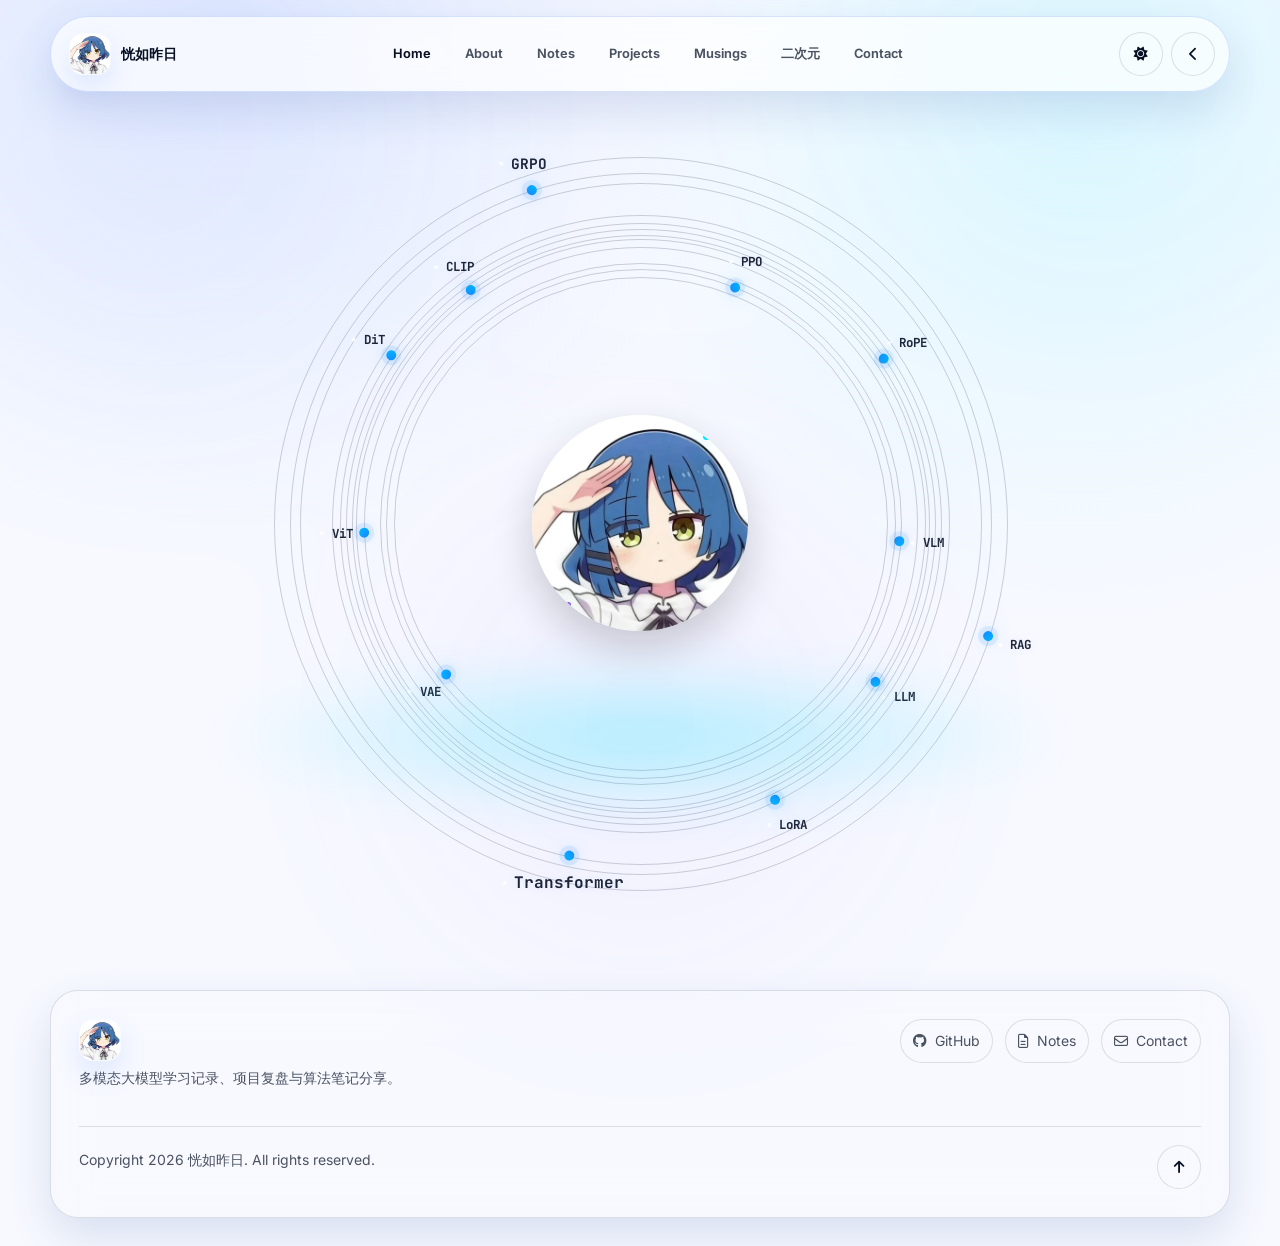
==== index.html @ 8335fc4f "index" ====
﻿<!DOCTYPE html>
<html lang="zh-CN">
<head>
  <meta charset="UTF-8" />
  <meta name="viewport" content="width=device-width, initial-scale=1.0" />
  <meta name="description" content="恍如昨日的多模态大模型学习记录主页，聚焦视觉语言模型、视频生成、扩散模型、强化学习与算法笔记分享。" />
  <meta name="keywords" content="恍如昨日, 多模态大模型, VLM, Diffusion, Qwen2-VL, GRPO, 深度学习, 学习笔记" />
  <meta name="author" content="恍如昨日" />
  <meta name="theme-color" content="#050816" />
  <meta property="og:title" content="恍如昨日 - 多模态算法学习记录" />
  <meta property="og:description" content="记录多模态大模型、图像/视频生成、模型压缩与深度学习工程实践。" />
  <meta property="og:type" content="website" />
  <meta property="og:image" content="./assets/images/og-cover.svg" />
  <meta property="og:url" content="https://chenjunwei.github.io/" />
  <meta name="twitter:card" content="summary_large_image" />
  <meta name="twitter:title" content="恍如昨日 - 多模态算法学习记录" />
  <meta name="twitter:description" content="多模态大模型学习路线、项目复盘与算法笔记。" />
  <meta name="twitter:image" content="./assets/images/og-cover.svg" />
  <title>恍如昨日 | 多模态算法学习记录</title>
  <link rel="icon" href="./assets/icons/favicon.svg" type="image/svg+xml" />
  <link rel="preconnect" href="https://fonts.googleapis.com" />
  <link rel="preconnect" href="https://fonts.gstatic.com" crossorigin />
  <link href="https://fonts.googleapis.com/css2?family=Inter:wght@400;500;600;700;800;900&family=JetBrains+Mono:wght@500;700&family=Poppins:wght@600;700;800&family=Space+Grotesk:wght@500;600;700&display=swap" rel="stylesheet" />
  <link rel="stylesheet" href="https://cdnjs.cloudflare.com/ajax/libs/font-awesome/6.5.0/css/all.min.css" />
  <link rel="stylesheet" href="./css/style.css" />
  <link rel="stylesheet" href="./css/animation.css" />
  <link rel="stylesheet" href="./css/responsive.css" />
</head>
<body>
  <div class="page-loader" aria-hidden="true">
    <div class="loader-orbit"></div>
    <p>Initializing interface</p>
  </div>

  <canvas id="particle-canvas" aria-hidden="true"></canvas>
  <div class="aurora-field" aria-hidden="true"></div>
  <div class="cursor-glow" aria-hidden="true"></div>
  <div class="scroll-progress" aria-hidden="true"></div>

  <header class="site-header is-expanded" data-page-shell>
    <a class="brand" href="./index.html" aria-label="Homepage">
      <img class="brand-avatar" src="./assets/my.jpg" alt="恍如昨日头像" loading="eager" />
      <span class="brand-text" data-profile="name">恍如昨日</span>
    </a>
    <nav class="site-nav" aria-label="Primary navigation">
      <a href="./index.html" class="active">Home</a>
      <a href="./about.html">About</a>
      <a href="./projects.html">Notes</a>
      <a href="./works.html">Projects</a>
      <a href="./blog.html">Musings</a>
      <a href="./anime.html">二次元</a>
      <a href="./contact.html">Contact</a>
    </nav>
    <div class="header-actions">
      <button class="icon-button theme-toggle" type="button" aria-label="Toggle color theme" data-theme-toggle>
        <i class="fa-solid fa-moon"></i>
      </button>
      <button class="icon-button menu-toggle" type="button" aria-label="Open navigation" data-menu-toggle>
        <i class="fa-solid fa-bars"></i>
      </button>
    </div>
  </header>

  <main class="page-transition">
    <section class="hero section-shell hero-minimal" id="home">
      <div class="hero-grid hero-grid-minimal">
        <div class="hero-visual reveal hero-visual-solar">
          <h1 class="sr-only">多模态关键词环绕头像展示</h1>
          <div class="profile-orb">
            <img src="./assets/my.jpg" alt="Abstract portrait card" loading="eager" />
          </div>
          <div class="orbit-ring" data-direction="1" style="--orbit-radius:228px;--orbit-speed:34s;--orbit-delay:0s;--orbit-direction:1;">
            <div class="orbit-satellite" style="--orbit-angle:4deg;">
              <span class="orbit-dot"></span>
            </div>
            <button class="orbit-node is-small" type="button" style="--orbit-angle:4deg;" aria-label="VLM" title="VLM"><span class="orbit-label">VLM</span></button>
          </div>
          <div class="orbit-ring" data-direction="-1" style="--orbit-radius:246px;--orbit-speed:38s;--orbit-delay:-5s;--orbit-direction:-1;">
            <div class="orbit-satellite" style="--orbit-angle:34deg;">
              <span class="orbit-dot"></span>
            </div>
            <button class="orbit-node is-small" type="button" style="--orbit-angle:34deg;" aria-label="LLM" title="LLM"><span class="orbit-label">LLM</span></button>
          </div>
          <div class="orbit-ring" data-direction="1" style="--orbit-radius:264px;--orbit-speed:42s;--orbit-delay:-8s;--orbit-direction:1;">
            <div class="orbit-satellite" style="--orbit-angle:64deg;">
              <span class="orbit-dot"></span>
            </div>
            <button class="orbit-node is-small" type="button" style="--orbit-angle:64deg;" aria-label="LoRA" title="LoRA"><span class="orbit-label">LoRA</span></button>
          </div>
          <div class="orbit-ring" data-direction="-1" style="--orbit-radius:286px;--orbit-speed:46s;--orbit-delay:-12s;--orbit-direction:-1;">
            <div class="orbit-satellite" style="--orbit-angle:102deg;">
              <span class="orbit-dot"></span>
            </div>
            <button class="orbit-node is-large" type="button" style="--orbit-angle:102deg;" aria-label="Transformer" title="Transformer"><span class="orbit-label">Transformer</span></button>
          </div>
          <div class="orbit-ring" data-direction="1" style="--orbit-radius:216px;--orbit-speed:36s;--orbit-delay:-16s;--orbit-direction:1;">
            <div class="orbit-satellite" style="--orbit-angle:142deg;">
              <span class="orbit-dot"></span>
            </div>
            <button class="orbit-node is-small" type="button" style="--orbit-angle:142deg;" aria-label="VAE" title="VAE"><span class="orbit-label">VAE</span></button>
          </div>
          <div class="orbit-ring" data-direction="-1" style="--orbit-radius:238px;--orbit-speed:40s;--orbit-delay:-4s;--orbit-direction:-1;">
            <div class="orbit-satellite" style="--orbit-angle:178deg;">
              <span class="orbit-dot"></span>
            </div>
            <button class="orbit-node is-small" type="button" style="--orbit-angle:178deg;" aria-label="ViT" title="ViT"><span class="orbit-label">ViT</span></button>
          </div>
          <div class="orbit-ring" data-direction="1" style="--orbit-radius:258px;--orbit-speed:44s;--orbit-delay:-10s;--orbit-direction:1;">
            <div class="orbit-satellite" style="--orbit-angle:214deg;">
              <span class="orbit-dot"></span>
            </div>
            <button class="orbit-node is-small" type="button" style="--orbit-angle:214deg;" aria-label="DiT" title="DiT"><span class="orbit-label">DiT</span></button>
          </div>
          <div class="orbit-ring" data-direction="-1" style="--orbit-radius:292px;--orbit-speed:50s;--orbit-delay:-14s;--orbit-direction:-1;">
            <div class="orbit-satellite" style="--orbit-angle:252deg;">
              <span class="orbit-dot"></span>
            </div>
            <button class="orbit-node is-medium" type="button" style="--orbit-angle:252deg;" aria-label="GRPO" title="GRPO"><span class="orbit-label">GRPO</span></button>
          </div>
          <div class="orbit-ring" data-direction="1" style="--orbit-radius:224px;--orbit-speed:35s;--orbit-delay:-6s;--orbit-direction:1;">
            <div class="orbit-satellite" style="--orbit-angle:292deg;">
              <span class="orbit-dot"></span>
            </div>
            <button class="orbit-node is-small" type="button" style="--orbit-angle:292deg;" aria-label="PPO" title="PPO"><span class="orbit-label">PPO</span></button>
          </div>
          <div class="orbit-ring" data-direction="-1" style="--orbit-radius:252px;--orbit-speed:41s;--orbit-delay:-2s;--orbit-direction:-1;">
            <div class="orbit-satellite" style="--orbit-angle:326deg;">
              <span class="orbit-dot"></span>
            </div>
            <button class="orbit-node is-small" type="button" style="--orbit-angle:326deg;" aria-label="RoPE" title="RoPE"><span class="orbit-label">RoPE</span></button>
          </div>
          <div class="orbit-ring" data-direction="1" style="--orbit-radius:304px;--orbit-speed:48s;--orbit-delay:-9s;--orbit-direction:1;">
            <div class="orbit-satellite" style="--orbit-angle:18deg;">
              <span class="orbit-dot"></span>
            </div>
            <button class="orbit-node is-small" type="button" style="--orbit-angle:18deg;" aria-label="RAG" title="RAG"><span class="orbit-label">RAG</span></button>
          </div>
          <div class="orbit-ring" data-direction="-1" style="--orbit-radius:244px;--orbit-speed:37s;--orbit-delay:-13s;--orbit-direction:-1;">
            <div class="orbit-satellite" style="--orbit-angle:234deg;">
              <span class="orbit-dot"></span>
            </div>
            <button class="orbit-node is-small" type="button" style="--orbit-angle:234deg;" aria-label="CLIP" title="CLIP"><span class="orbit-label">CLIP</span></button>
          </div>
        </div>
      </div>
    </section>
  </main>

  <footer class="site-footer">
    <div class="footer-grid">
      <div>
        <a class="brand" href="./index.html">
          <img class="brand-avatar" src="./assets/my.jpg" alt="恍如昨日头像" loading="eager" />
          <span class="brand-text" data-profile="name">恍如昨日</span>
        </a>
        <p data-profile="tagline">多模态大模型学习记录、项目复盘与算法笔记分享。</p>
      </div>
      <div class="footer-links">
        <a href="https://github.com/" data-href="github" target="_blank" rel="noopener"><i class="fa-brands fa-github"></i> GitHub</a>
        <a href="./projects.html"><i class="fa-regular fa-file-lines"></i> Notes</a>
        <a href="./contact.html"><i class="fa-regular fa-envelope"></i> Contact</a>
      </div>
    </div>
    <div class="footer-bottom">
      <p>Copyright <span data-current-year></span> <span data-profile="name">恍如昨日</span>. All rights reserved.</p>
      <button class="back-to-top" type="button" data-back-to-top aria-label="Back to top">
        <i class="fa-solid fa-arrow-up"></i>
      </button>
    </div>
  </footer>

  <script src="./js/particles.js"></script>
  <script src="./js/site-data.js"></script>
  <script src="./js/home-config.js"></script>
  <script src="./js/animation.js"></script>
  <script src="./js/main.js"></script>
</body>
</html>
---- css/style.css ----
:root {
  --bg: #050816;
  --bg-soft: #091024;
  --surface: rgba(255, 255, 255, 0.075);
  --surface-strong: rgba(255, 255, 255, 0.13);
  --surface-subtle: rgba(255, 255, 255, 0.045);
  --line: rgba(255, 255, 255, 0.14);
  --line-strong: rgba(255, 255, 255, 0.22);
  --text: #ffffff;
  --muted: rgba(255, 255, 255, 0.75);
  --faint: rgba(255, 255, 255, 0.54);
  --primary: #5b8cff;
  --secondary: #00e5ff;
  --accent: #8b5cf6;
  --success: #44f2a1;
  --warning: #ffd166;
  --danger: #ff5b7f;
  --shadow: 0 20px 60px rgba(0, 0, 0, 0.28);
  --shadow-soft: 0 14px 38px rgba(0, 0, 0, 0.18);
  --radius-xs: 10px;
  --radius-sm: 14px;
  --radius-md: 20px;
  --radius-lg: 28px;
  --radius-xl: 36px;
  --header-height: 76px;
  --max-width: 1180px;
  --font-body: "Inter", system-ui, -apple-system, BlinkMacSystemFont, "Segoe UI", sans-serif;
  --font-display: "Space Grotesk", "Poppins", var(--font-body);
  --font-mono: "JetBrains Mono", "SFMono-Regular", Consolas, monospace;
  color-scheme: dark;
}

[data-theme="light"] {
  --bg: #f7f9ff;
  --bg-soft: #eef3ff;
  --surface: rgba(255, 255, 255, 0.72);
  --surface-strong: rgba(255, 255, 255, 0.88);
  --surface-subtle: rgba(255, 255, 255, 0.54);
  --line: rgba(9, 16, 36, 0.12);
  --line-strong: rgba(9, 16, 36, 0.18);
  --text: #071024;
  --muted: rgba(7, 16, 36, 0.72);
  --faint: rgba(7, 16, 36, 0.52);
  --shadow: 0 24px 70px rgba(35, 70, 150, 0.18);
  --shadow-soft: 0 18px 44px rgba(35, 70, 150, 0.14);
  color-scheme: light;
}

* {
  box-sizing: border-box;
}

html {
  scroll-behavior: smooth;
}

body {
  min-height: 100vh;
  margin: 0;
  overflow-x: hidden;
  color: var(--text);
  background:
    radial-gradient(circle at 18% 0%, rgba(91, 140, 255, 0.12), transparent 34rem),
    radial-gradient(circle at 84% 12%, rgba(0, 229, 255, 0.08), transparent 30rem),
    var(--bg);
  font-family: var(--font-body);
  font-size: 14px;
  line-height: 1.6;
  text-rendering: optimizeLegibility;
}

body.menu-open,
body.is-loading {
  overflow: hidden;
}

a {
  color: inherit;
  text-decoration: none;
}

img {
  display: block;
  max-width: 100%;
}

button,
input,
textarea,
select {
  font: inherit;
}

button {
  cursor: pointer;
}

::selection {
  color: #fff;
  background: rgba(91, 140, 255, 0.55);
}

#particle-canvas {
  position: fixed;
  inset: 0;
  z-index: -3;
  width: 100%;
  height: 100%;
  pointer-events: none;
}

#particle-canvas,
.cursor-glow {
  display: none;
}

.aurora-field {
  position: fixed;
  inset: -18%;
  z-index: -2;
  pointer-events: none;
  opacity: 0.18;
  filter: blur(80px) saturate(105%);
  background:
    radial-gradient(circle at 22% 24%, rgba(91, 140, 255, 0.38), transparent 25%),
    radial-gradient(circle at 76% 18%, rgba(0, 229, 255, 0.28), transparent 24%),
    radial-gradient(circle at 50% 72%, rgba(139, 92, 246, 0.36), transparent 30%);
  animation: auroraDrift 18s ease-in-out infinite alternate;
}

.cursor-glow {
  position: fixed;
  top: 0;
  left: 0;
  z-index: 50;
  width: 240px;
  height: 240px;
  border-radius: 999px;
  pointer-events: none;
  opacity: 0;
  transform: translate3d(-50%, -50%, 0);
  background: radial-gradient(circle, rgba(91, 140, 255, 0.22), rgba(0, 229, 255, 0.08) 40%, transparent 68%);
  transition: opacity 180ms ease;
  mix-blend-mode: screen;
}

.scroll-progress {
  position: fixed;
  top: 0;
  left: 0;
  z-index: 101;
  width: 0%;
  height: 3px;
  background: linear-gradient(90deg, var(--primary), var(--secondary), var(--accent));
  box-shadow: 0 0 18px rgba(0, 229, 255, 0.7);
}

.page-loader {
  position: fixed;
  inset: 0;
  z-index: 200;
  display: grid;
  place-items: center;
  gap: 18px;
  align-content: center;
  background: rgba(5, 8, 22, 0.92);
  backdrop-filter: blur(20px);
  transition: opacity 520ms ease, visibility 520ms ease;
}

.page-loader {
  display: none;
}

.page-loader.is-hidden {
  opacity: 0;
  visibility: hidden;
}

.page-loader p {
  margin: 0;
  color: var(--muted);
  font-family: var(--font-mono);
  font-size: 0.82rem;
  letter-spacing: 0.04em;
}

.loader-orbit {
  width: 54px;
  height: 54px;
  border: 1px solid rgba(255, 255, 255, 0.16);
  border-top-color: var(--secondary);
  border-right-color: var(--primary);
  border-radius: 50%;
  animation: spin 900ms linear infinite;
  box-shadow: 0 0 36px rgba(91, 140, 255, 0.38);
}

.site-header {
  position: fixed;
  top: 16px;
  left: 16px;
  z-index: 100;
  display: flex;
  align-items: center;
  justify-content: center;
  width: 62px;
  height: var(--header-height);
  padding: 0 9px;
  border: 1px solid var(--line);
  border-radius: 999px;
  background: rgba(8, 13, 34, 0.58);
  box-shadow: var(--shadow-soft);
  backdrop-filter: blur(22px);
  transform: translateX(0);
  transition: left 240ms ease, width 240ms ease, padding 240ms ease, border-color 180ms ease, transform 240ms ease;
}

.site-header.is-expanded {
  left: 50%;
  justify-content: space-between;
  width: min(calc(100% - 32px), var(--max-width));
  padding: 0 14px 0 18px;
  border-color: rgba(91, 140, 255, 0.24);
  transform: translateX(-50%);
}

[data-theme="light"] .site-header {
  background: rgba(255, 255, 255, 0.68);
}

.brand {
  position: relative;
  display: inline-flex;
  align-items: center;
  gap: 10px;
  min-width: 0;
  border-radius: 999px;
  font-weight: 800;
  letter-spacing: 0.01em;
}

.site-header .brand {
  cursor: pointer;
}

.site-header:not(.is-expanded) .brand::after {
  position: absolute;
  top: 50%;
  left: calc(100% + 12px);
  z-index: 2;
  padding: 8px 10px;
  border: 1px solid var(--line);
  border-radius: 999px;
  color: var(--text);
  background: rgba(8, 13, 34, 0.86);
  box-shadow: var(--shadow-soft);
  content: "展开导航";
  font-size: 0.78rem;
  font-weight: 700;
  line-height: 1;
  opacity: 0;
  pointer-events: none;
  transform: translate3d(-4px, -50%, 0);
  transition: opacity 160ms ease, transform 160ms ease;
  white-space: nowrap;
}

[data-theme="light"] .site-header:not(.is-expanded) .brand::after {
  background: rgba(255, 255, 255, 0.92);
}

.site-header:not(.is-expanded) .brand:hover::after,
.site-header:not(.is-expanded) .brand:focus-visible::after {
  opacity: 1;
  transform: translate3d(0, -50%, 0);
}

.brand-mark {
  display: inline-grid;
  place-items: center;
  width: 42px;
  height: 42px;
  border-radius: 14px;
  color: #fff;
  background:
    linear-gradient(135deg, rgba(91, 140, 255, 0.95), rgba(139, 92, 246, 0.95)),
    rgba(255, 255, 255, 0.08);
  box-shadow: inset 0 1px 0 rgba(255,255,255,.35), 0 14px 30px rgba(91, 140, 255, 0.24);
  font-family: var(--font-display);
}

.brand-avatar {
  display: block;
  width: 42px;
  height: 42px;
  border: 1px solid rgba(255, 255, 255, 0.18);
  border-radius: 14px;
  object-fit: cover;
  box-shadow: 0 12px 26px rgba(91, 140, 255, 0.16);
}

.brand-text {
  max-width: 0;
  opacity: 0;
  overflow: hidden;
  white-space: nowrap;
  transition: max-width 220ms ease, opacity 180ms ease;
}

.site-header.is-expanded .brand-text {
  max-width: 160px;
  opacity: 1;
}

.site-nav {
  display: flex;
  align-items: center;
  justify-content: center;
  gap: 4px;
  padding: 6px;
  border: 1px solid rgba(255,255,255,.08);
  border-radius: 999px;
  background: rgba(255,255,255,.04);
  max-width: 0;
  opacity: 0;
  overflow: hidden;
  pointer-events: none;
  transform: translateX(-8px);
  visibility: hidden;
  transition: max-width 240ms ease, opacity 180ms ease, transform 180ms ease, visibility 180ms ease;
}

.site-header:not(.is-expanded) .site-nav {
  position: absolute;
  width: 0;
  padding: 0;
  border: 0;
}

.site-header.is-expanded .site-nav {
  position: static;
  max-width: 760px;
  opacity: 1;
  pointer-events: auto;
  transform: translateX(0);
  visibility: visible;
}

.site-nav a {
  position: relative;
  padding: 9px 15px;
  border-radius: 999px;
  color: var(--muted);
  font-size: 0.8rem;
  font-weight: 650;
  transition: color 180ms ease, background 180ms ease, transform 180ms ease;
}

.site-nav a:hover,
.site-nav a.active {
  color: var(--text);
  background: rgba(255, 255, 255, 0.1);
}

.header-actions {
  display: inline-flex;
  align-items: center;
  gap: 8px;
  max-width: 0;
  opacity: 0;
  overflow: hidden;
  pointer-events: none;
  transform: translateX(8px);
  visibility: hidden;
  transition: max-width 220ms ease, opacity 180ms ease, transform 180ms ease, visibility 180ms ease;
}

.site-header:not(.is-expanded) .header-actions {
  position: absolute;
  width: 0;
}

.site-header.is-expanded .header-actions {
  position: static;
  max-width: 104px;
  opacity: 1;
  pointer-events: auto;
  transform: translateX(0);
  visibility: visible;
}

.icon-button {
  display: inline-grid;
  place-items: center;
  width: 44px;
  height: 44px;
  border: 1px solid var(--line);
  border-radius: 999px;
  color: var(--text);
  background: rgba(255, 255, 255, 0.08);
  box-shadow: inset 0 1px 0 rgba(255,255,255,.08);
  transition: transform 180ms ease, border-color 180ms ease, background 180ms ease;
}

.icon-button:hover {
  transform: translateY(-2px);
  border-color: rgba(0, 229, 255, 0.42);
  background: rgba(255, 255, 255, 0.13);
}

.menu-toggle {
  display: inline-grid;
}

.section-shell {
  width: min(calc(100% - 40px), var(--max-width));
  margin: 0 auto;
  padding: 76px 0;
}

.hero {
  position: relative;
  display: grid;
  min-height: auto;
  align-items: center;
  padding-top: 128px;
  padding-bottom: 54px;
}

.hero-grid {
  display: grid;
  grid-template-columns: minmax(0, 1.06fr) minmax(280px, 0.72fr);
  gap: clamp(26px, 4.5vw, 56px);
  align-items: center;
}

.hero-copy {
  max-width: 760px;
}

.hero-visual {
  display: block;
}

.eyebrow {
  margin: 0 0 14px;
  color: var(--secondary);
  font-family: var(--font-mono);
  font-size: 0.68rem;
  font-weight: 700;
  letter-spacing: 0.08em;
  text-transform: uppercase;
}

h1,
h2,
h3,
p {
  margin-top: 0;
}

h1,
h2,
h3 {
  font-family: var(--font-display);
  line-height: 1.02;
  letter-spacing: 0;
}

.hero h1,
.page-hero h1 {
  max-width: 980px;
  margin-bottom: 18px;
  font-size: clamp(1.75rem, 3.4vw, 3rem);
  font-weight: 800;
}

.hero h1 {
  max-width: 760px;
  font-size: clamp(1.65rem, 2.8vw, 2.45rem);
}

.gradient-text {
  display: inline-block;
  color: transparent;
  background: linear-gradient(100deg, #fff 0%, var(--secondary) 32%, var(--primary) 62%, var(--accent) 100%);
  -webkit-background-clip: text;
  background-clip: text;
  filter: drop-shadow(0 0 22px rgba(91, 140, 255, 0.25));
}

.hero-lead,
.section-heading p,
.story-stack p,
.cta-card p {
  max-width: 720px;
  color: var(--muted);
  font-size: clamp(0.88rem, 0.95vw, 0.96rem);
}

.hero-actions,
.card-actions,
.centered-action {
  display: flex;
  flex-wrap: wrap;
  gap: 14px;
  align-items: center;
}

.button {
  position: relative;
  isolation: isolate;
  display: inline-flex;
  align-items: center;
  justify-content: center;
  gap: 10px;
  min-height: 42px;
  padding: 0 16px;
  overflow: hidden;
  border: 1px solid var(--line);
  border-radius: 999px;
  color: var(--text);
  font-weight: 750;
  background: rgba(255, 255, 255, 0.08);
  box-shadow: var(--shadow-soft);
  transform: translateZ(0);
  transition: transform 180ms ease, border-color 180ms ease, box-shadow 180ms ease;
}

.button::before {
  position: absolute;
  inset: 0;
  z-index: -1;
  content: "";
  background: radial-gradient(circle at var(--x, 50%) var(--y, 50%), rgba(255,255,255,.28), transparent 28%);
  opacity: 0;
  transition: opacity 180ms ease;
}

.button:hover {
  transform: translateY(-3px);
  border-color: rgba(0, 229, 255, 0.42);
  box-shadow: 0 22px 60px rgba(91, 140, 255, 0.24);
}

.button:hover::before {
  opacity: 1;
}

.button-primary {
  border-color: rgba(91, 140, 255, 0.5);
  background: linear-gradient(135deg, var(--primary), var(--accent));
}

.button-ghost {
  background: rgba(255, 255, 255, 0.07);
}

.hero-metrics {
  display: flex;
  flex-wrap: wrap;
  gap: 10px;
  max-width: none;
  margin-top: 22px;
}

.hero-metrics div {
  display: inline-flex;
  align-items: baseline;
  gap: 8px;
  min-height: 42px;
  padding: 8px 13px;
  border: 1px solid var(--line);
  border-radius: 999px;
  background: var(--surface);
  box-shadow: inset 0 1px 0 rgba(255,255,255,.08);
  backdrop-filter: blur(18px);
}

.hero-metrics strong {
  display: inline-block;
  font-family: var(--font-display);
  font-size: 0.9rem;
  line-height: 1;
}

.hero-metrics span {
  display: inline-block;
  margin-top: 0;
  color: var(--faint);
  font-size: 0.74rem;
}

.hero-visual {
  position: relative;
  min-height: 360px;
  border: 1px solid var(--line);
  border-radius: var(--radius-lg);
  background:
    linear-gradient(145deg, rgba(255,255,255,.14), rgba(255,255,255,.04)),
    radial-gradient(circle at 30% 20%, rgba(0,229,255,.18), transparent 40%),
    radial-gradient(circle at 70% 80%, rgba(139,92,246,.18), transparent 40%);
  box-shadow: var(--shadow);
  backdrop-filter: blur(24px);
  transform-style: preserve-3d;
}

.sr-only {
  position: absolute;
  width: 1px;
  height: 1px;
  padding: 0;
  margin: -1px;
  overflow: hidden;
  clip: rect(0, 0, 0, 0);
  white-space: nowrap;
  border: 0;
}

.hero-minimal {
  display: grid;
  min-height: calc(100vh - 164px);
  padding-top: 118px;
  padding-bottom: 42px;
  margin-top: 36px;
  margin-bottom: 56px;
  align-items: center;
}

.hero-minimal .hero-visual,
.hero-minimal .hero-visual.reveal,
.hero-minimal .hero-visual.hero-visual-solar {
  border: 0 !important;
  outline: 0 !important;
  background: none !important;
  box-shadow: none !important;
  backdrop-filter: none !important;
}

.hero-grid-minimal {
  display: block;
}

.hero-visual-solar {
  width: min(100%, 1120px);
  min-height: clamp(700px, 82vh, 980px);
  margin: 0 auto;
  border: 0 !important;
  border-radius: 0 !important;
  background: none !important;
  box-shadow: none !important;
  backdrop-filter: none !important;
}

.hero-visual-solar::before {
  position: absolute;
  inset: 7% 7%;
  border: 0;
  border-radius: 50%;
  content: "";
  pointer-events: none;
}

.hero-visual-solar .profile-orb {
  width: 216px;
  box-shadow:
    inset 0 1px 0 rgba(255,255,255,.16),
    0 18px 42px rgba(0, 0, 0, 0.18),
    0 0 0 18px rgba(255, 255, 255, 0.03);
}

.orbit-ring {
  position: absolute;
  top: 50%;
  left: 50%;
  width: 0;
  height: 0;
  transform: translate(-50%, -50%);
  pointer-events: none;
}

.orbit-ring::before {
  position: absolute;
  top: calc(var(--orbit-radius) * -1);
  left: calc(var(--orbit-radius) * -1);
  width: calc(var(--orbit-radius) * 2);
  height: calc(var(--orbit-radius) * 2);
  border: 1px solid rgba(255, 255, 255, 0.08);
  border-radius: 50%;
  content: "";
}

.orbit-ring {
  animation: none;
}

.orbit-satellite {
  position: absolute;
  top: 50%;
  left: 50%;
  width: 0;
  height: 0;
  animation: satelliteOrbit var(--orbit-speed, 40s) linear infinite;
  animation-delay: var(--orbit-delay, 0s);
  transform: translate(-50%, -50%) rotate(var(--orbit-angle));
}

.orbit-ring[data-direction="-1"] .orbit-satellite {
  animation-direction: reverse;
}

.orbit-dot {
  position: absolute;
  top: 0;
  left: 0;
  width: 10px;
  height: 10px;
  margin: -5px 0 0 -5px;
  border-radius: 50%;
  background: linear-gradient(135deg, var(--secondary), #8ff6ff);
  box-shadow:
    0 0 0 5px rgba(0, 229, 255, 0.08),
    0 0 18px rgba(0, 229, 255, 0.82);
  transform: translateX(var(--orbit-radius));
}

.orbit-node {
  appearance: none;
  position: absolute;
  top: 50%;
  left: 50%;
  display: inline-flex;
  align-items: center;
  gap: 8px;
  min-height: 28px;
  padding: 0 2px;
  border: 0;
  border-radius: 0;
  color: var(--text);
  background: transparent;
  box-shadow: none;
  backdrop-filter: none;
  font-family: var(--font-mono);
  font-size: 0.78rem;
  font-weight: 700;
  line-height: 1;
  white-space: nowrap;
  cursor: pointer;
  pointer-events: auto;
  text-shadow: 0 0 14px rgba(91, 140, 255, 0.24);
  transition: transform 180ms ease, color 180ms ease, text-shadow 180ms ease, opacity 180ms ease;
  transform:
    rotate(var(--orbit-angle))
    translateX(calc(var(--orbit-radius) + 28px))
    rotate(calc(var(--orbit-angle) * -1))
    translate(-50%, -50%);
}

.orbit-label {
  display: inline-block;
  max-width: none;
  text-align: center;
  line-height: 1;
  white-space: nowrap;
}

.orbit-node::before {
  width: 4px;
  height: 4px;
  border-radius: 50%;
  content: "";
  background: rgba(255, 255, 255, 0.78);
  box-shadow: 0 0 12px rgba(255, 255, 255, 0.42);
}

.orbit-node.is-medium {
  font-size: 0.9rem;
}

.orbit-node.is-large {
  font-size: 1rem;
}

.orbit-node:hover,
.orbit-node:focus-visible {
  color: #fff;
  text-shadow:
    0 0 16px rgba(0, 229, 255, 0.5),
    0 0 26px rgba(91, 140, 255, 0.26);
  transform: translateX(calc(var(--orbit-radius) + 56px)) translate(-50%, -50%) scale(1.08);
  outline: none;
}

.orbit-node:hover,
.orbit-node:focus-visible {
  transform:
    rotate(var(--orbit-angle))
    translateX(calc(var(--orbit-radius) + 28px))
    rotate(calc(var(--orbit-angle) * -1))
    translate(-50%, -50%)
    scale(1.08);
}

[data-theme="light"] .orbit-ring::before {
  border-color: rgba(7, 16, 36, 0.18);
}

[data-theme="light"] .orbit-dot {
  background: linear-gradient(135deg, #1688ff, #00b7ff);
  box-shadow:
    0 0 0 5px rgba(22, 136, 255, 0.1),
    0 0 16px rgba(22, 136, 255, 0.35);
}

[data-theme="light"] .orbit-node {
  color: rgba(7, 16, 36, 0.9);
  text-shadow: 0 0 12px rgba(22, 136, 255, 0.12);
}

[data-theme="light"] .orbit-node:hover,
[data-theme="light"] .orbit-node:focus-visible {
  color: #071024;
  text-shadow:
    0 0 14px rgba(22, 136, 255, 0.24),
    0 0 24px rgba(22, 136, 255, 0.12);
}

.profile-orb {
  position: absolute;
  top: 50%;
  left: 50%;
  display: grid;
  place-items: center;
  width: 172px;
  aspect-ratio: 1;
  border-radius: 50%;
  overflow: hidden;
  background:
    radial-gradient(circle at 34% 24%, rgba(255,255,255,.18), transparent 34%),
    rgba(255, 255, 255, 0.06);
  box-shadow:
    inset 0 1px 0 rgba(255,255,255,.16),
    0 18px 42px rgba(0, 0, 0, 0.18);
  transform: translate(-50%, -50%);
}

.profile-orb::before,
.profile-orb::after {
  position: absolute;
  z-index: 2;
  width: 7px;
  height: 7px;
  content: "";
  border-radius: 50%;
  background: var(--secondary);
  box-shadow: 0 0 18px rgba(0, 229, 255, 0.7);
}

.profile-orb::before {
  top: 18px;
  right: 38px;
}

.profile-orb::after {
  bottom: 24px;
  left: 34px;
  width: 5px;
  height: 5px;
  background: var(--accent);
}

.profile-orb img {
  width: 118%;
  max-width: none;
  filter: drop-shadow(0 18px 42px rgba(0, 229, 255, 0.12));
  animation: none;
}

.floating-panel {
  position: absolute;
  display: inline-flex;
  align-items: center;
  gap: 10px;
  padding: 9px 11px;
  border: 1px solid var(--line);
  border-radius: 999px;
  color: var(--text);
  background: rgba(5, 8, 22, 0.56);
  box-shadow: 0 10px 26px rgba(0, 0, 0, 0.18);
  backdrop-filter: blur(18px);
  font-size: 0.76rem;
}

.floating-panel::before,
.orbit-tag::before {
  width: 5px;
  height: 5px;
  content: "";
  border-radius: 50%;
  background: var(--secondary);
  box-shadow: 0 0 14px rgba(0, 229, 255, 0.65);
}

.panel-code {
  top: 54px;
  left: 34px;
}

.panel-status {
  right: 30px;
  bottom: 58px;
}

.orbit-tag {
  position: absolute;
  display: inline-flex;
  align-items: center;
  gap: 7px;
  min-height: 28px;
  padding: 0 10px;
  border: 1px solid var(--line);
  border-radius: 999px;
  color: var(--muted);
  background: rgba(5, 8, 22, 0.48);
  box-shadow: 0 10px 26px rgba(0, 0, 0, 0.16);
  backdrop-filter: blur(16px);
  font-family: var(--font-mono);
  font-size: 0.72rem;
  font-weight: 700;
}

.tag-diffusion {
  top: 32px;
  right: 42px;
}

.tag-lora {
  right: 58px;
  top: 128px;
}

.tag-rag {
  left: 46px;
  bottom: 64px;
}

.tag-clip {
  left: 82px;
  bottom: 26px;
}

.mono {
  font-family: var(--font-mono);
  font-size: 0.76rem;
}

.floating-panel small {
  color: var(--success);
  font-family: var(--font-mono);
}

.scroll-cue {
  position: absolute;
  bottom: 24px;
  left: 50%;
  display: grid;
  justify-items: center;
  gap: 8px;
  color: var(--faint);
  transform: translateX(-50%);
}

.scroll-cue span {
  width: 2px;
  height: 42px;
  border-radius: 999px;
  background: linear-gradient(var(--secondary), transparent);
}

@keyframes orbitSpin {
  from {
    transform: rotate(0deg) translateX(var(--orbit-radius));
  }
  to {
    transform: rotate(360deg) translateX(var(--orbit-radius));
  }
}

@keyframes satelliteOrbit {
  from {
    transform: translate(-50%, -50%) rotate(var(--orbit-angle));
  }
  to {
    transform: translate(-50%, -50%) rotate(calc(var(--orbit-angle) + 360deg));
  }
}


.section-heading {
  max-width: 820px;
  margin-bottom: 30px;
}

.section-heading h2,
.story-stack h2,
.cta-card h2 {
  margin-bottom: 14px;
  font-size: clamp(1.18rem, 1.75vw, 1.7rem);
}

.about-grid,
.skills-grid,
.blog-grid {
  display: grid;
  grid-template-columns: repeat(3, minmax(0, 1fr));
  gap: 18px;
}

.glass-card,
.skill-card,
.blog-card,
.timeline-card,
.cta-card,
.contact-form {
  position: relative;
  overflow: hidden;
  border: 1px solid var(--line);
  border-radius: var(--radius-lg);
  background:
    linear-gradient(145deg, rgba(255,255,255,.12), rgba(255,255,255,.045)),
    var(--surface);
  box-shadow: 0 14px 44px rgba(0, 0, 0, 0.18);
  backdrop-filter: blur(22px);
}

.glass-card,
.skill-card,
.blog-card {
  padding: 26px;
}

.glass-card::after,
.skill-card::after,
.project-card::after,
.blog-card::after {
  position: absolute;
  inset: 0;
  content: "";
  pointer-events: none;
  background: linear-gradient(120deg, transparent, rgba(255,255,255,.12), transparent);
  opacity: 0;
  transform: translateX(-80%);
  transition: opacity 220ms ease, transform 620ms ease;
}

.glass-card::after,
.skill-card::after,
.project-card::after,
.blog-card::after {
  display: none;
}

.glass-card:hover::after,
.skill-card:hover::after,
.project-card:hover::after,
.blog-card:hover::after {
  opacity: 1;
  transform: translateX(80%);
}

.card-icon,
.skill-card i {
  display: inline-grid;
  place-items: center;
  width: 48px;
  height: 48px;
  margin-bottom: 18px;
  border-radius: 16px;
  color: #fff;
  background: linear-gradient(135deg, rgba(91,140,255,.95), rgba(0,229,255,.7));
  box-shadow: 0 16px 44px rgba(91, 140, 255, 0.24);
}

.glass-card h3,
.skill-card h3,
.project-card h3,
.project-card h2,
.blog-card h3,
.blog-card h2 {
  margin-bottom: 10px;
  font-size: 0.98rem;
}

.glass-card p,
.skill-card p,
.project-card p,
.blog-card p,
.timeline-card p {
  color: var(--muted);
}

.skills-grid {
  grid-template-columns: repeat(4, minmax(0, 1fr));
}

.skill-card {
  min-height: 270px;
  transform-style: preserve-3d;
  transition: transform 220ms ease, border-color 220ms ease, background 220ms ease;
}

.skill-card:hover {
  border-color: rgba(0,229,255,.32);
}

.skill-tags,
.tech-stack {
  display: flex;
  flex-wrap: wrap;
  gap: 8px;
  margin-top: 18px;
}

.skill-tags span,
.tech-stack span,
.project-meta span {
  display: inline-flex;
  align-items: center;
  min-height: 28px;
  padding: 0 10px;
  border: 1px solid rgba(255,255,255,.12);
  border-radius: 999px;
  color: var(--muted);
  background: rgba(255,255,255,.06);
  font-size: 0.72rem;
  font-weight: 700;
}

.project-grid {
  display: grid;
  grid-template-columns: repeat(3, minmax(0, 1fr));
  gap: 20px;
}

.project-grid-wide {
  grid-template-columns: repeat(2, minmax(0, 1fr));
}

.notes-compact-grid {
  grid-template-columns: repeat(2, minmax(0, 1fr));
  gap: 14px;
}

.notes-compact-grid .project-card {
  display: grid;
  grid-template-columns: 112px minmax(0, 1fr);
  min-height: 0;
}

.notes-compact-grid .project-card img {
  width: 112px;
  height: 100%;
  min-height: 168px;
  aspect-ratio: auto;
  object-fit: cover;
}

.notes-compact-grid .project-content {
  padding: 16px;
}

.notes-compact-grid .project-meta {
  margin-bottom: 10px;
}

.notes-compact-grid .project-card h2 {
  margin-bottom: 8px;
  font-size: 0.98rem;
  line-height: 1.25;
}

.notes-compact-grid .project-card p {
  margin-bottom: 0;
  font-size: 0.84rem;
  line-height: 1.55;
}

.notes-compact-grid .tech-stack {
  margin-top: 12px;
}

.notes-compact-grid .card-actions {
  margin-top: 14px;
}

.project-card {
  position: relative;
  overflow: hidden;
  border: 1px solid var(--line);
  border-radius: var(--radius-lg);
  background: var(--surface);
  box-shadow: var(--shadow-soft);
  backdrop-filter: blur(22px);
  transform-style: preserve-3d;
  transition: opacity 240ms ease, transform 240ms ease, border-color 240ms ease;
}

.project-card.is-hidden {
  display: none;
}

.project-card:hover {
  border-color: rgba(91, 140, 255, 0.35);
}

.note-card-link {
  color: inherit;
  text-decoration: none;
  cursor: pointer;
}

.note-card-link:focus-visible {
  border-color: rgba(0, 229, 255, 0.72);
  outline: 2px solid rgba(0, 229, 255, 0.38);
  outline-offset: 4px;
}

.project-card img {
  width: 100%;
  aspect-ratio: 16 / 10;
  object-fit: cover;
  background: rgba(255,255,255,.04);
}

.project-content {
  padding: 24px;
}

.project-meta {
  display: flex;
  justify-content: space-between;
  gap: 10px;
  margin-bottom: 16px;
}

.card-actions {
  margin-top: 20px;
}

.card-actions a {
  display: inline-flex;
  align-items: center;
  gap: 8px;
  color: var(--text);
  font-weight: 750;
}

.centered-action {
  justify-content: center;
  margin-top: 34px;
}

.timeline {
  position: relative;
  display: grid;
  gap: 26px;
}

.timeline::before {
  position: absolute;
  top: 0;
  bottom: 0;
  left: 50%;
  width: 1px;
  content: "";
  background: linear-gradient(transparent, rgba(0,229,255,.52), transparent);
}

.timeline-item {
  position: relative;
  display: grid;
  grid-template-columns: 1fr 1fr;
  gap: 48px;
  align-items: center;
}

.timeline-item:nth-child(even) .timeline-card {
  grid-column: 2;
}

.timeline-dot {
  position: absolute;
  left: 50%;
  z-index: 2;
  width: 16px;
  height: 16px;
  border: 3px solid rgba(255,255,255,.8);
  border-radius: 50%;
  background: var(--secondary);
  box-shadow: 0 0 30px rgba(0,229,255,.8);
  transform: translateX(-50%);
}

.timeline-card {
  padding: 26px;
}

.timeline-card time,
.blog-card span {
  color: var(--secondary);
  font-family: var(--font-mono);
  font-size: 0.72rem;
  font-weight: 800;
  letter-spacing: 0.06em;
  text-transform: uppercase;
}

.blog-card {
  display: block;
  min-height: 230px;
  color: inherit;
  transition: transform 200ms ease, border-color 200ms ease;
}

.blog-card:hover {
  transform: translateY(-6px);
  border-color: rgba(0,229,255,.34);
}

.blog-grid-wide {
  grid-template-columns: repeat(2, minmax(0, 1fr));
}

.blog-card time {
  display: block;
  margin-top: 24px;
  color: var(--faint);
}

.sticky-notes-section {
  padding-top: 24px;
}

.sticky-notes-grid {
  display: grid;
  grid-template-columns: repeat(3, minmax(0, 1fr));
  gap: 16px;
}

.sticky-note-card {
  position: relative;
  overflow: hidden;
  border: 1px solid var(--line);
  border-radius: var(--radius-md);
  background:
    linear-gradient(145deg, rgba(255,255,255,.11), rgba(255,255,255,.045)),
    var(--surface);
  box-shadow: 0 14px 34px rgba(0, 0, 0, 0.16);
  backdrop-filter: blur(18px);
  transition: transform 180ms ease, border-color 180ms ease;
}

.sticky-note-card:hover {
  border-color: rgba(0, 229, 255, 0.28);
  transform: translateY(-4px);
}

.sticky-note-card.is-hidden {
  display: none;
}

.sticky-note-card img {
  width: 100%;
  aspect-ratio: 16 / 8;
  object-fit: cover;
  opacity: 0.88;
}

.sticky-note-body {
  padding: 16px;
}

.sticky-note-body time {
  color: var(--secondary);
  font-family: var(--font-mono);
  font-size: 0.68rem;
  font-weight: 800;
}

.sticky-note-body h2 {
  margin: 8px 0;
  font-size: 1rem;
  line-height: 1.28;
}

.sticky-note-body p {
  margin-bottom: 0;
  color: var(--muted);
  font-size: 0.84rem;
}

.acgn-section {
  padding-top: 24px;
}

.acgn-grid {
  display: grid;
  grid-template-columns: repeat(3, minmax(0, 1fr));
  gap: 16px;
}

.acgn-card {
  display: block;
  overflow: hidden;
  border: 1px solid var(--line);
  border-radius: var(--radius-md);
  color: inherit;
  background: var(--surface);
  box-shadow: 0 14px 34px rgba(0, 0, 0, 0.16);
  backdrop-filter: blur(18px);
  transition: transform 180ms ease, border-color 180ms ease;
}

.acgn-card:hover {
  border-color: rgba(255, 122, 182, 0.34);
  transform: translateY(-4px);
}

.acgn-card img {
  width: 100%;
  aspect-ratio: 16 / 10;
  object-fit: cover;
}

.acgn-card-body {
  padding: 16px;
}

.acgn-card-body > span {
  color: var(--secondary);
  font-family: var(--font-mono);
  font-size: 0.68rem;
  font-weight: 800;
  text-transform: uppercase;
}

.acgn-card-body h2 {
  margin: 8px 0;
  font-size: 1rem;
}

.acgn-card-body p {
  color: var(--muted);
  font-size: 0.84rem;
}

.acgn-card-body em {
  font-style: normal;
}

.acgn-detail-section {
  padding-top: 130px;
}

.acgn-detail-card {
  display: grid;
  grid-template-columns: minmax(260px, 0.8fr) minmax(0, 1.2fr);
  gap: 26px;
  padding: clamp(18px, 3vw, 30px);
}

.acgn-detail-card > img {
  width: 100%;
  border-radius: var(--radius-md);
  object-fit: cover;
}

.acgn-detail-card h1 {
  margin-bottom: 12px;
  font-size: clamp(1.45rem, 2.2vw, 2.1rem);
}

.acgn-detail-card p {
  color: var(--muted);
}

.acgn-detail-card hr {
  height: 1px;
  margin: 20px 0;
  border: 0;
  background: var(--line);
}

.acgn-share-section {
  margin-top: 24px;
}

.acgn-share-grid {
  display: grid;
  grid-template-columns: repeat(2, minmax(0, 1fr));
  gap: 14px;
}

.acgn-share-card {
  display: grid;
  grid-template-columns: 118px minmax(0, 1fr);
  gap: 14px;
  overflow: hidden;
  padding: 12px;
  border: 1px solid var(--line);
  border-radius: var(--radius-md);
  background: var(--surface);
  box-shadow: 0 12px 28px rgba(0, 0, 0, 0.14);
  backdrop-filter: blur(16px);
}

.acgn-share-card img {
  width: 118px;
  height: 96px;
  border-radius: var(--radius-sm);
  object-fit: cover;
}

.acgn-share-card h3 {
  margin-bottom: 6px;
  font-size: 0.96rem;
}

.acgn-share-card p {
  margin-bottom: 0;
  color: var(--muted);
  font-size: 0.84rem;
}

.contact-cta {
  padding-bottom: 130px;
}

.cta-card {
  padding: clamp(34px, 6vw, 72px);
  text-align: center;
}

.cta-card p {
  margin-right: auto;
  margin-left: auto;
}

.cta-card .button {
  margin-top: 18px;
}

.site-footer {
  width: min(calc(100% - 40px), var(--max-width));
  margin: 0 auto 28px;
  padding: 28px;
  border: 1px solid var(--line);
  border-radius: var(--radius-lg);
  background: rgba(255,255,255,.055);
  box-shadow: var(--shadow-soft);
  backdrop-filter: blur(22px);
}

.footer-grid {
  display: flex;
  justify-content: space-between;
  gap: 28px;
}

.footer-grid p,
.footer-bottom p {
  color: var(--muted);
}

.footer-links {
  display: flex;
  flex-wrap: wrap;
  gap: 12px;
  align-content: flex-start;
  justify-content: flex-end;
}

.footer-links a {
  display: inline-flex;
  align-items: center;
  gap: 8px;
  padding: 10px 12px;
  border: 1px solid var(--line);
  border-radius: 999px;
  color: var(--muted);
  background: rgba(255,255,255,.04);
}

.footer-bottom {
  display: flex;
  align-items: center;
  justify-content: space-between;
  gap: 18px;
  margin-top: 22px;
  padding-top: 18px;
  border-top: 1px solid var(--line);
}

.back-to-top {
  display: inline-grid;
  place-items: center;
  width: 44px;
  height: 44px;
  border: 1px solid var(--line);
  border-radius: 999px;
  color: var(--text);
  background: rgba(255,255,255,.08);
}

.inner-page {
  padding-top: 98px;
}

.page-hero {
  padding-bottom: 52px;
}

.split-section {
  display: grid;
  grid-template-columns: 0.8fr 1.2fr;
  gap: 36px;
  align-items: center;
}

.profile-card-large {
  text-align: center;
}

.profile-card-large img {
  width: min(330px, 82%);
  margin: 0 auto 24px;
}

.muted {
  color: var(--muted);
}

.resume-list {
  display: grid;
  gap: 8px;
  margin-bottom: 22px;
}

.resume-list p {
  margin: 0;
  color: var(--muted);
}

.resume-list strong {
  color: var(--text);
}

.resume-list a {
  color: var(--secondary);
}

.centered-tags {
  justify-content: center;
}

.filter-bar {
  display: flex;
  flex-wrap: wrap;
  gap: 10px;
}

.filter-button {
  min-height: 42px;
  padding: 0 16px;
  border: 1px solid var(--line);
  border-radius: 999px;
  color: var(--muted);
  background: rgba(255,255,255,.065);
  transition: color 180ms ease, background 180ms ease, border-color 180ms ease;
}

.filter-button:hover,
.filter-button.active {
  color: var(--text);
  border-color: rgba(0,229,255,.35);
  background: rgba(91,140,255,.18);
}

.contact-layout {
  display: grid;
  grid-template-columns: minmax(0, 1fr) 380px;
  gap: 24px;
}

.contact-form {
  display: grid;
  gap: 12px;
  padding: 28px;
}

.contact-form label {
  color: var(--muted);
  font-weight: 750;
}

.contact-form input,
.contact-form textarea,
.contact-form select {
  width: 100%;
  border: 1px solid var(--line);
  border-radius: var(--radius-sm);
  color: var(--text);
  background: rgba(255,255,255,.07);
  outline: none;
  transition: border-color 160ms ease, box-shadow 160ms ease, background 160ms ease;
}

.contact-form input,
.contact-form select {
  height: 50px;
  padding: 0 14px;
}

.contact-form textarea {
  resize: vertical;
  min-height: 150px;
  padding: 14px;
}

.contact-form input:focus,
.contact-form textarea:focus,
.contact-form select:focus {
  border-color: rgba(0,229,255,.45);
  box-shadow: 0 0 0 4px rgba(0,229,255,.12);
}

.contact-panel {
  display: grid;
  gap: 18px;
}

.contact-panel a {
  color: var(--secondary);
  overflow-wrap: anywhere;
}

.not-found {
  display: grid;
  min-height: 100vh;
  place-items: center;
  text-align: center;
}

.note-shell {
  padding-top: 30px;
}

.markdown-reader {
  max-width: 920px;
  margin: 0 auto;
  padding: clamp(26px, 5vw, 54px);
}

.markdown-reader h2,
.markdown-reader h3,
.markdown-reader h4,
.markdown-reader h5,
.markdown-reader h6 {
  margin-top: 1.8em;
  margin-bottom: 0.72em;
  line-height: 1.18;
}

.markdown-reader h2 {
  font-size: clamp(1.16rem, 1.8vw, 1.65rem);
}

.markdown-reader h3 {
  font-size: clamp(1rem, 1.35vw, 1.25rem);
}

.markdown-reader p,
.markdown-reader li,
.markdown-reader blockquote {
  color: var(--muted);
  font-size: 0.88rem;
}

.markdown-reader p {
  margin-bottom: 1em;
}

.markdown-reader ul,
.markdown-reader ol {
  display: grid;
  gap: 0.55em;
  padding-left: 1.35em;
  margin: 0 0 1.2em;
}

.markdown-reader .task-list-item {
  list-style: none;
}

.markdown-reader .task-list-item input {
  width: 1em;
  height: 1em;
  margin: 0 0.45em 0 -1.2em;
  accent-color: var(--secondary);
  vertical-align: -0.12em;
}

.markdown-reader blockquote {
  margin: 1.4em 0;
  padding: 16px 18px;
  border-left: 3px solid var(--secondary);
  border-radius: var(--radius-sm);
  background: rgba(0, 229, 255, 0.07);
}

.markdown-reader a {
  color: var(--secondary);
  border-bottom: 1px solid rgba(0, 229, 255, 0.34);
}

.markdown-reader img {
  display: block;
  max-width: 100%;
  height: auto;
  margin: 1.4em auto;
  border: 1px solid var(--line);
  border-radius: var(--radius-md);
  box-shadow: var(--shadow-soft);
}

.markdown-reader code {
  padding: 0.15em 0.42em;
  border: 1px solid rgba(255, 255, 255, 0.12);
  border-radius: 8px;
  color: #dff8ff;
  background: rgba(255, 255, 255, 0.08);
  font-family: var(--font-mono);
  font-size: 0.9em;
}

.markdown-reader pre {
  overflow-x: auto;
  margin: 1.4em 0;
  padding: 18px;
  border: 1px solid var(--line);
  border-radius: var(--radius-md);
  background: rgba(0, 0, 0, 0.28);
}

.markdown-reader pre code {
  display: block;
  padding: 0;
  border: 0;
  background: transparent;
  white-space: pre;
}

.markdown-reader hr {
  height: 1px;
  margin: 2em 0;
  border: 0;
  background: linear-gradient(90deg, transparent, var(--line-strong), transparent);
}

.markdown-table-wrap {
  overflow-x: auto;
  margin: 1.45em 0;
  border: 1px solid var(--line);
  border-radius: var(--radius-md);
}

.markdown-reader table {
  width: 100%;
  min-width: 640px;
  border-collapse: collapse;
  font-size: 0.84rem;
}

.markdown-reader th,
.markdown-reader td {
  padding: 12px 14px;
  border-bottom: 1px solid var(--line);
  color: var(--muted);
  vertical-align: top;
}

.markdown-reader th {
  color: var(--text);
  background: rgba(255, 255, 255, 0.07);
  font-weight: 800;
}

.markdown-reader tr:last-child td {
  border-bottom: 0;
}
---- css/animation.css ----
@keyframes auroraDrift {
  0% {
    transform: translate3d(-2%, -1%, 0) rotate(0deg) scale(1);
  }
  50% {
    transform: translate3d(2%, 1.5%, 0) rotate(3deg) scale(1.04);
  }
  100% {
    transform: translate3d(1%, -2%, 0) rotate(-2deg) scale(1.02);
  }
}

@keyframes spin {
  to {
    transform: rotate(360deg);
  }
}

@keyframes floatSoft {
  0%,
  100% {
    transform: translate3d(0, 0, 0) scale(1);
  }
  50% {
    transform: translate3d(0, -16px, 0) scale(1.015);
  }
}

@keyframes cuePulse {
  0%,
  100% {
    opacity: 0.35;
    transform: scaleY(0.72);
    transform-origin: top;
  }
  50% {
    opacity: 1;
    transform: scaleY(1);
    transform-origin: top;
  }
}

@keyframes pageIn {
  from {
    opacity: 0;
    transform: translate3d(0, 14px, 0);
  }
  to {
    opacity: 1;
    transform: translate3d(0, 0, 0);
  }
}

@keyframes shimmerMove {
  0% {
    background-position: 0% 50%;
  }
  50% {
    background-position: 100% 50%;
  }
  100% {
    background-position: 0% 50%;
  }
}

@keyframes tagBreathe {
  0%,
  100% {
    border-color: rgba(255, 255, 255, 0.12);
    box-shadow: none;
  }
  50% {
    border-color: rgba(0, 229, 255, 0.36);
    box-shadow: 0 0 18px rgba(0, 229, 255, 0.11);
  }
}

@keyframes typingCaret {
  0%,
  45% {
    border-color: rgba(255, 255, 255, 0.85);
  }
  46%,
  100% {
    border-color: transparent;
  }
}

.page-transition {
  animation: none;
}

.reveal {
  opacity: 0;
  transform: translate3d(0, 34px, 0) scale(0.985);
  transition:
    opacity 720ms cubic-bezier(.2, .75, .2, 1),
    transform 720ms cubic-bezier(.2, .75, .2, 1);
  will-change: opacity, transform;
}

.reveal.is-visible {
  opacity: 1;
  transform: translate3d(0, 0, 0) scale(1);
}

.reveal:nth-child(2) {
  transition-delay: 70ms;
}

.reveal:nth-child(3) {
  transition-delay: 130ms;
}

.reveal:nth-child(4) {
  transition-delay: 190ms;
}

.scroll-cue span {
  animation: cuePulse 1.7s ease-in-out infinite;
}

.gradient-text {
  background-size: 220% 220%;
  animation: shimmerMove 8s ease infinite;
}

.typing-text {
  padding-right: 0.08em;
  border-right: 0.06em solid rgba(255, 255, 255, 0.85);
  animation: shimmerMove 8s ease infinite, typingCaret 1s steps(1) infinite;
}

.skill-tags span,
.tech-stack span {
  animation: none;
}

.skill-tags span:nth-child(2),
.tech-stack span:nth-child(2) {
  animation-delay: 400ms;
}

.skill-tags span:nth-child(3),
.tech-stack span:nth-child(3) {
  animation-delay: 800ms;
}

.skill-card,
.project-card,
.glass-card,
.button,
.blog-card {
  will-change: transform;
}

.hero-copy {
  transform: translateZ(0);
}

.hero-visual::before {
  position: absolute;
  inset: 18px;
  content: "";
  border: 1px solid rgba(255, 255, 255, 0.08);
  border-radius: 26px;
  pointer-events: none;
  transform: translateZ(32px);
}

.hero-visual::after {
  position: absolute;
  inset: auto 12% 10% 12%;
  height: 22%;
  content: "";
  border-radius: 999px;
  background: radial-gradient(ellipse, rgba(0, 229, 255, 0.28), transparent 70%);
  filter: blur(24px);
  pointer-events: none;
}

.floating-panel {
  animation: floatSoft 6s ease-in-out infinite;
}

.panel-status {
  animation-delay: 1.5s;
}

.button .ripple {
  position: absolute;
  width: 18px;
  height: 18px;
  border-radius: 999px;
  background: rgba(255, 255, 255, 0.42);
  transform: translate(-50%, -50%) scale(0);
  animation: ripple 620ms ease-out forwards;
  pointer-events: none;
}

@keyframes ripple {
  to {
    opacity: 0;
    transform: translate(-50%, -50%) scale(18);
  }
}

@media (prefers-reduced-motion: reduce) {
  *,
  *::before,
  *::after {
    scroll-behavior: auto !important;
    animation-duration: 0.001ms !important;
    animation-iteration-count: 1 !important;
    transition-duration: 0.001ms !important;
  }

  .reveal {
    opacity: 1;
    transform: none;
  }

  .cursor-glow,
  .aurora-field,
  #particle-canvas {
    display: none;
  }
}
---- css/responsive.css ----
@media (min-width: 1440px) {
  :root {
    --max-width: 1260px;
  }

  .hero-grid {
    grid-template-columns: minmax(0, 1.08fr) minmax(300px, 0.72fr);
  }
}

@media (max-width: 1080px) {
  .hero-grid,
  .split-section,
  .contact-layout {
    grid-template-columns: 1fr;
  }

  .hero-visual {
    min-height: 340px;
  }

  .hero-visual-solar {
    min-height: 700px;
  }

  .skills-grid {
    grid-template-columns: repeat(2, minmax(0, 1fr));
  }

  .project-grid,
  .project-grid-wide,
  .notes-compact-grid,
  .blog-grid,
  .blog-grid-wide,
  .sticky-notes-grid,
  .acgn-grid {
    grid-template-columns: repeat(2, minmax(0, 1fr));
  }

  .contact-panel {
    grid-template-columns: repeat(3, minmax(0, 1fr));
  }
}

@media (max-width: 860px) {
  :root {
    --header-height: 66px;
  }

  .site-header {
    top: 10px;
    left: 11px;
    width: 62px;
    padding: 0 9px;
    transform: translateX(0);
  }

  .site-header.is-expanded {
    left: 50%;
    width: min(calc(100% - 22px), var(--max-width));
    padding: 0 12px;
    transform: translateX(-50%);
  }

  .brand-text {
    display: none;
  }

  .menu-toggle {
    display: inline-grid;
  }

  .site-nav {
    position: fixed;
    top: calc(var(--header-height) + 18px);
    right: 12px;
    left: 12px;
    display: grid;
    gap: 8px;
    padding: 14px;
    border-radius: 24px;
    background: rgba(8, 13, 34, 0.88);
    box-shadow: var(--shadow);
    max-width: none;
    overflow: visible;
    pointer-events: none;
    opacity: 0;
    visibility: hidden;
    transform: translate3d(0, -10px, 0);
    transition: opacity 180ms ease, visibility 180ms ease, transform 180ms ease;
  }

  [data-theme="light"] .site-nav {
    background: rgba(255, 255, 255, 0.9);
  }

  .site-header.is-expanded .site-nav,
  .site-nav.is-open {
    opacity: 1;
    pointer-events: auto;
    visibility: visible;
    transform: translate3d(0, 0, 0);
  }

  .site-nav a {
    width: 100%;
    padding: 12px 14px;
  }

  .section-shell {
    width: min(calc(100% - 28px), var(--max-width));
    padding: 64px 0;
  }

  .hero {
    padding-top: 120px;
  }

  .hero-minimal {
    min-height: calc(100vh - 148px);
    margin-top: 20px;
    margin-bottom: 36px;
  }

  .hero-visual-solar {
    min-height: 620px;
  }

  .orbit-ring {
    transform: translate(-50%, -50%) scale(0.78);
  }

  .hero h1,
  .page-hero h1 {
    font-size: clamp(1.55rem, 6.8vw, 2.25rem);
  }

  .hero-metrics {
    flex-wrap: wrap;
  }

  .about-grid,
  .skills-grid,
  .project-grid,
  .project-grid-wide,
  .notes-compact-grid,
  .blog-grid,
  .blog-grid-wide,
  .sticky-notes-grid,
  .acgn-grid,
  .contact-panel {
    grid-template-columns: 1fr;
  }

  .acgn-detail-card {
    grid-template-columns: 1fr;
  }

  .acgn-share-grid {
    grid-template-columns: 1fr;
  }

  .notes-compact-grid .project-card {
    grid-template-columns: 96px minmax(0, 1fr);
  }

  .notes-compact-grid .project-card img {
    width: 96px;
    min-height: 150px;
  }

  .timeline::before {
    left: 10px;
  }

  .timeline-item,
  .timeline-item:nth-child(even) .timeline-card {
    grid-template-columns: 1fr;
    grid-column: auto;
  }

  .timeline-item {
    padding-left: 34px;
  }

  .timeline-dot {
    left: 10px;
  }

  .footer-grid,
  .footer-bottom {
    display: grid;
  }

  .footer-links {
    justify-content: flex-start;
  }
}

@media (max-width: 560px) {
  .site-header {
    padding-left: 12px;
    padding-right: 10px;
  }

  .brand-mark {
    width: 40px;
    height: 40px;
    border-radius: 13px;
  }

  .brand-avatar {
    width: 40px;
    height: 40px;
    border-radius: 13px;
  }

  .icon-button {
    width: 42px;
    height: 42px;
  }

  .section-shell {
    width: min(calc(100% - 22px), var(--max-width));
  }

  .hero h1,
  .page-hero h1 {
    font-size: clamp(1.45rem, 7.5vw, 2rem);
  }

  .hero-actions,
  .card-actions,
  .filter-bar {
    align-items: stretch;
  }

  .button,
  .filter-button {
    width: 100%;
  }

  .hero-visual {
    min-height: 300px;
    border-radius: 24px;
  }

  .hero-visual-solar {
    min-height: 520px;
  }

  .hero-minimal {
    margin-top: 12px;
    margin-bottom: 24px;
  }

  .orbit-ring {
    transform: translate(-50%, -50%) scale(0.6);
  }

  .profile-orb {
    top: 50%;
    right: auto;
    bottom: auto;
    left: 50%;
    border-radius: 50%;
    transform: translate(-50%, -50%);
  }

  .floating-panel {
    position: absolute;
    margin: 0;
  }

  .profile-orb {
    width: 152px;
  }

  .orbit-node {
    gap: 6px;
    font-size: 0.64rem;
  }

  .orbit-node.is-medium {
    font-size: 0.72rem;
  }

  .orbit-node.is-large {
    font-size: 0.78rem;
  }

  .glass-card,
  .skill-card,
  .blog-card,
  .project-content,
  .timeline-card,
  .contact-form {
    padding: 20px;
  }

  .notes-compact-grid .project-card {
    grid-template-columns: 1fr;
  }

  .notes-compact-grid .project-card img {
    width: 100%;
    height: auto;
    min-height: 0;
    aspect-ratio: 16 / 7;
  }

  .notes-compact-grid .project-content {
    padding: 16px;
  }

  .acgn-share-card {
    grid-template-columns: 1fr;
  }

  .acgn-share-card img {
    width: 100%;
    height: auto;
    aspect-ratio: 16 / 7;
  }

  .cta-card {
    padding: 26px 20px;
  }
}
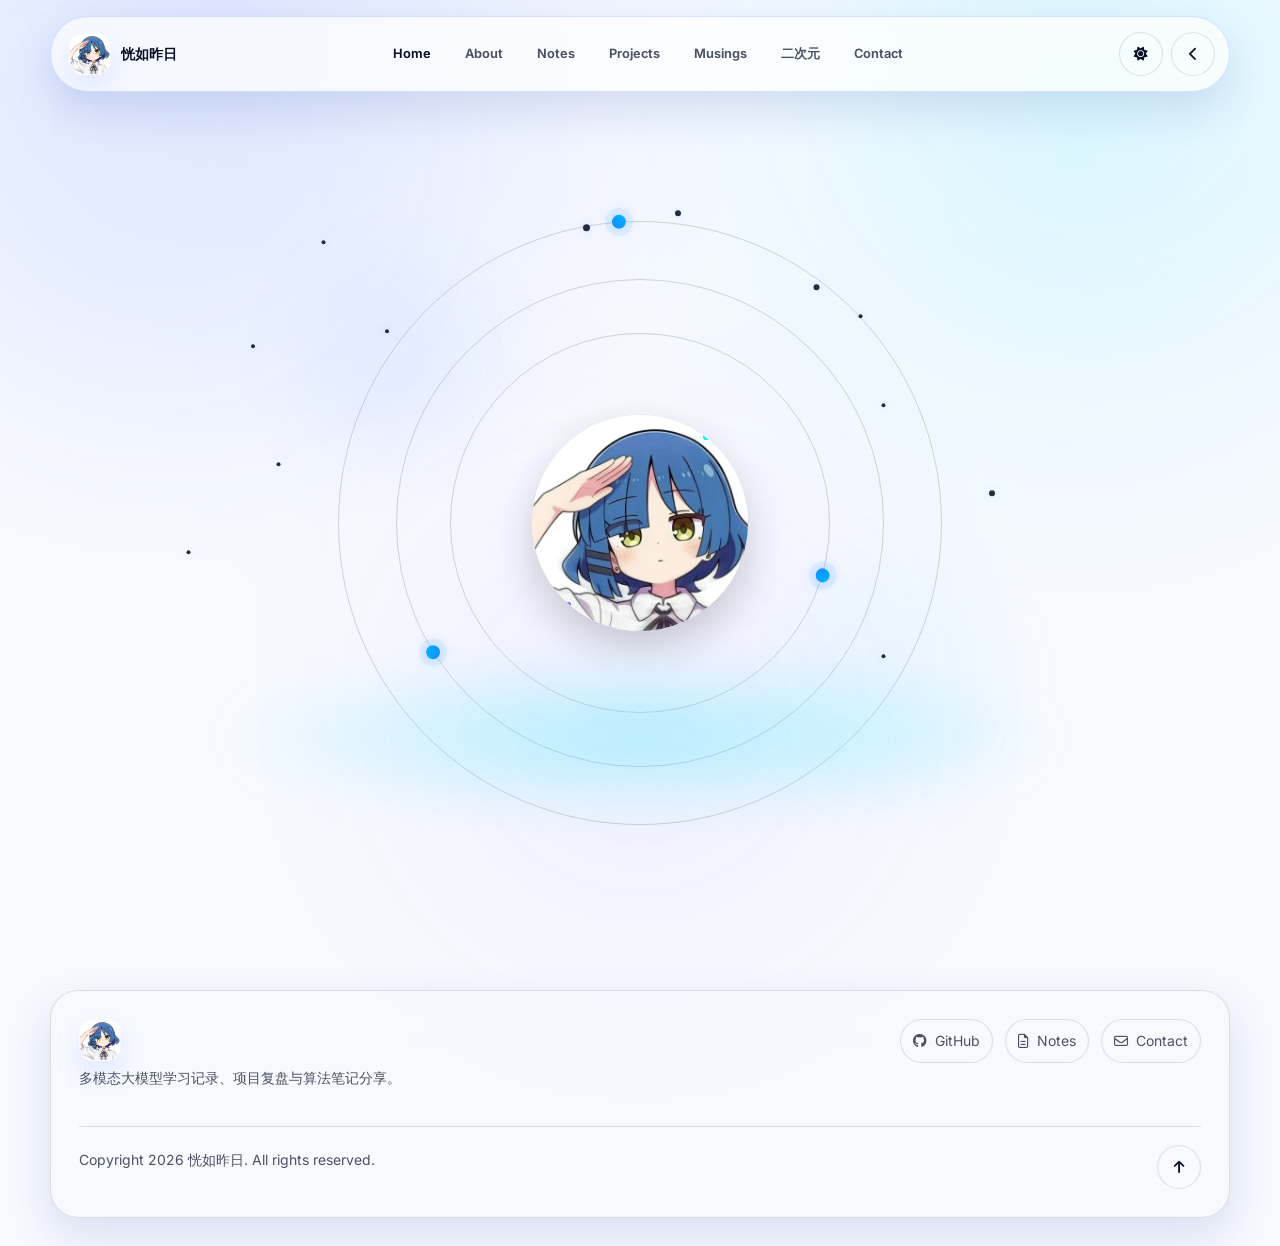
==== commit f64370bb: "index" ====
--- a/index.html
+++ b/index.html
@@ -64,84 +64,7 @@
   <main class="page-transition">
     <section class="hero section-shell hero-minimal" id="home">
       <div class="hero-grid hero-grid-minimal">
-        <div class="hero-visual reveal hero-visual-solar">
-          <h1 class="sr-only">多模态关键词环绕头像展示</h1>
-          <div class="profile-orb">
-            <img src="./assets/my.jpg" alt="Abstract portrait card" loading="eager" />
-          </div>
-          <div class="orbit-ring" data-direction="1" style="--orbit-radius:228px;--orbit-speed:34s;--orbit-delay:0s;--orbit-direction:1;">
-            <div class="orbit-satellite" style="--orbit-angle:4deg;">
-              <span class="orbit-dot"></span>
-            </div>
-            <button class="orbit-node is-small" type="button" style="--orbit-angle:4deg;" aria-label="VLM" title="VLM"><span class="orbit-label">VLM</span></button>
-          </div>
-          <div class="orbit-ring" data-direction="-1" style="--orbit-radius:246px;--orbit-speed:38s;--orbit-delay:-5s;--orbit-direction:-1;">
-            <div class="orbit-satellite" style="--orbit-angle:34deg;">
-              <span class="orbit-dot"></span>
-            </div>
-            <button class="orbit-node is-small" type="button" style="--orbit-angle:34deg;" aria-label="LLM" title="LLM"><span class="orbit-label">LLM</span></button>
-          </div>
-          <div class="orbit-ring" data-direction="1" style="--orbit-radius:264px;--orbit-speed:42s;--orbit-delay:-8s;--orbit-direction:1;">
-            <div class="orbit-satellite" style="--orbit-angle:64deg;">
-              <span class="orbit-dot"></span>
-            </div>
-            <button class="orbit-node is-small" type="button" style="--orbit-angle:64deg;" aria-label="LoRA" title="LoRA"><span class="orbit-label">LoRA</span></button>
-          </div>
-          <div class="orbit-ring" data-direction="-1" style="--orbit-radius:286px;--orbit-speed:46s;--orbit-delay:-12s;--orbit-direction:-1;">
-            <div class="orbit-satellite" style="--orbit-angle:102deg;">
-              <span class="orbit-dot"></span>
-            </div>
-            <button class="orbit-node is-large" type="button" style="--orbit-angle:102deg;" aria-label="Transformer" title="Transformer"><span class="orbit-label">Transformer</span></button>
-          </div>
-          <div class="orbit-ring" data-direction="1" style="--orbit-radius:216px;--orbit-speed:36s;--orbit-delay:-16s;--orbit-direction:1;">
-            <div class="orbit-satellite" style="--orbit-angle:142deg;">
-              <span class="orbit-dot"></span>
-            </div>
-            <button class="orbit-node is-small" type="button" style="--orbit-angle:142deg;" aria-label="VAE" title="VAE"><span class="orbit-label">VAE</span></button>
-          </div>
-          <div class="orbit-ring" data-direction="-1" style="--orbit-radius:238px;--orbit-speed:40s;--orbit-delay:-4s;--orbit-direction:-1;">
-            <div class="orbit-satellite" style="--orbit-angle:178deg;">
-              <span class="orbit-dot"></span>
-            </div>
-            <button class="orbit-node is-small" type="button" style="--orbit-angle:178deg;" aria-label="ViT" title="ViT"><span class="orbit-label">ViT</span></button>
-          </div>
-          <div class="orbit-ring" data-direction="1" style="--orbit-radius:258px;--orbit-speed:44s;--orbit-delay:-10s;--orbit-direction:1;">
-            <div class="orbit-satellite" style="--orbit-angle:214deg;">
-              <span class="orbit-dot"></span>
-            </div>
-            <button class="orbit-node is-small" type="button" style="--orbit-angle:214deg;" aria-label="DiT" title="DiT"><span class="orbit-label">DiT</span></button>
-          </div>
-          <div class="orbit-ring" data-direction="-1" style="--orbit-radius:292px;--orbit-speed:50s;--orbit-delay:-14s;--orbit-direction:-1;">
-            <div class="orbit-satellite" style="--orbit-angle:252deg;">
-              <span class="orbit-dot"></span>
-            </div>
-            <button class="orbit-node is-medium" type="button" style="--orbit-angle:252deg;" aria-label="GRPO" title="GRPO"><span class="orbit-label">GRPO</span></button>
-          </div>
-          <div class="orbit-ring" data-direction="1" style="--orbit-radius:224px;--orbit-speed:35s;--orbit-delay:-6s;--orbit-direction:1;">
-            <div class="orbit-satellite" style="--orbit-angle:292deg;">
-              <span class="orbit-dot"></span>
-            </div>
-            <button class="orbit-node is-small" type="button" style="--orbit-angle:292deg;" aria-label="PPO" title="PPO"><span class="orbit-label">PPO</span></button>
-          </div>
-          <div class="orbit-ring" data-direction="-1" style="--orbit-radius:252px;--orbit-speed:41s;--orbit-delay:-2s;--orbit-direction:-1;">
-            <div class="orbit-satellite" style="--orbit-angle:326deg;">
-              <span class="orbit-dot"></span>
-            </div>
-            <button class="orbit-node is-small" type="button" style="--orbit-angle:326deg;" aria-label="RoPE" title="RoPE"><span class="orbit-label">RoPE</span></button>
-          </div>
-          <div class="orbit-ring" data-direction="1" style="--orbit-radius:304px;--orbit-speed:48s;--orbit-delay:-9s;--orbit-direction:1;">
-            <div class="orbit-satellite" style="--orbit-angle:18deg;">
-              <span class="orbit-dot"></span>
-            </div>
-            <button class="orbit-node is-small" type="button" style="--orbit-angle:18deg;" aria-label="RAG" title="RAG"><span class="orbit-label">RAG</span></button>
-          </div>
-          <div class="orbit-ring" data-direction="-1" style="--orbit-radius:244px;--orbit-speed:37s;--orbit-delay:-13s;--orbit-direction:-1;">
-            <div class="orbit-satellite" style="--orbit-angle:234deg;">
-              <span class="orbit-dot"></span>
-            </div>
-            <button class="orbit-node is-small" type="button" style="--orbit-angle:234deg;" aria-label="CLIP" title="CLIP"><span class="orbit-label">CLIP</span></button>
-          </div>
-        </div>
+        <div class="hero-visual reveal hero-visual-solar"></div>
       </div>
     </section>
   </main>
--- a/css/style.css
+++ b/css/style.css
@@ -597,10 +597,10 @@
   min-height: 360px;
   border: 1px solid var(--line);
   border-radius: var(--radius-lg);
-  background:
+  /* background:
     linear-gradient(145deg, rgba(255,255,255,.14), rgba(255,255,255,.04)),
     radial-gradient(circle at 30% 20%, rgba(0,229,255,.18), transparent 40%),
-    radial-gradient(circle at 70% 80%, rgba(139,92,246,.18), transparent 40%);
+    radial-gradient(circle at 70% 80%, rgba(139,92,246,.18), transparent 40%); */
   box-shadow: var(--shadow);
   backdrop-filter: blur(24px);
   transform-style: preserve-3d;
@@ -660,17 +660,46 @@
   border-radius: 50%;
   content: "";
   pointer-events: none;
+  border:0;
+}
+
+.hero-cosmos {
+  position: absolute;
+  inset: 0;
+  pointer-events: none;
+}
+
+.cosmos-glow {
+  position: absolute;
+  border-radius: 50%;
+  filter: blur(46px);
+  opacity: 0.42;
+}
+
+.glow-one {
+  top: 16%;
+  left: 20%;
+  width: 180px;
+  height: 180px;
+  background: rgba(91, 140, 255, 0.18);
+}
+
+.glow-two {
+  right: 18%;
+  bottom: 14%;
+  width: 220px;
+  height: 220px;
+  background: rgba(0, 229, 255, 0.12);
 }
 
 .hero-visual-solar .profile-orb {
   width: 216px;
   box-shadow:
     inset 0 1px 0 rgba(255,255,255,.16),
-    0 18px 42px rgba(0, 0, 0, 0.18),
-    0 0 0 18px rgba(255, 255, 255, 0.03);
-}
-
-.orbit-ring {
+    0 18px 42px rgba(0, 0, 0, 0.18);
+}
+
+.orbiter-ring {
   position: absolute;
   top: 50%;
   left: 50%;
@@ -680,13 +709,177 @@
   pointer-events: none;
 }
 
-.orbit-ring::before {
+.orbiter-track {
   position: absolute;
   top: calc(var(--orbit-radius) * -1);
   left: calc(var(--orbit-radius) * -1);
   width: calc(var(--orbit-radius) * 2);
   height: calc(var(--orbit-radius) * 2);
   border: 1px solid rgba(255, 255, 255, 0.08);
+  border-radius: 50%;
+}
+
+.orbiter-satellite {
+  position: absolute;
+  top: 50%;
+  left: 50%;
+  width: 0;
+  height: 0;
+  transform: translate(-50%, -50%) rotate(var(--orbit-angle));
+  animation: orbiterSpin var(--orbit-speed, 30s) linear infinite;
+  animation-delay: var(--orbit-delay, 0s);
+}
+
+.orbiter-dot {
+  position: absolute;
+  top: 0;
+  left: 0;
+  width: 14px;
+  height: 14px;
+  margin: -7px 0 0 -7px;
+  border: 0;
+  border-radius: 50%;
+  background: linear-gradient(135deg, var(--secondary), #b0fbff);
+  box-shadow:
+    0 0 0 7px rgba(0, 229, 255, 0.08),
+    0 0 20px rgba(0, 229, 255, 0.78);
+  cursor: pointer;
+  pointer-events: auto;
+  transform: translateX(var(--orbit-radius));
+}
+
+.orbiter-dot::after {
+  position: absolute;
+  top: 50%;
+  left: calc(100% + 12px);
+  padding: 6px 10px;
+  border: 1px solid rgba(255,255,255,.12);
+  border-radius: 999px;
+  color: var(--text);
+  background: rgba(8, 13, 34, 0.9);
+  box-shadow: 0 12px 26px rgba(0, 0, 0, 0.18);
+  content: attr(aria-label);
+  font-family: var(--font-mono);
+  font-size: 0.72rem;
+  font-weight: 700;
+  line-height: 1;
+  opacity: 0;
+  pointer-events: none;
+  transform: translateY(-50%) translateX(-6px);
+  transition: opacity 160ms ease, transform 160ms ease;
+  white-space: nowrap;
+}
+
+.orbiter-dot:hover::after,
+.orbiter-dot:focus-visible::after {
+  opacity: 1;
+  transform: translateY(-50%) translateX(0);
+}
+
+.star-chip {
+  position: absolute;
+  display: inline-flex;
+  align-items: center;
+  gap: 8px;
+  padding: 0;
+  border: 0;
+  color: var(--text);
+  background: transparent;
+  cursor: pointer;
+  transform: translate(-50%, -50%);
+  animation: starFloat var(--drift-duration, 10s) ease-in-out infinite alternate;
+}
+
+.star-core {
+  display: inline-block;
+  width: 5px;
+  height: 5px;
+  border-radius: 50%;
+  background: rgba(255,255,255,.92);
+  box-shadow:
+    0 0 8px rgba(255,255,255,.45),
+    0 0 18px rgba(91, 140, 255, 0.28);
+}
+
+.star-label {
+  padding: 6px 10px;
+  border: 1px solid rgba(255,255,255,.12);
+  border-radius: 999px;
+  background: rgba(8, 13, 34, 0.88);
+  box-shadow: 0 12px 26px rgba(0, 0, 0, 0.18);
+  font-family: var(--font-mono);
+  font-size: 0.72rem;
+  font-weight: 700;
+  line-height: 1;
+  opacity: 0;
+  transform: translateX(-4px);
+  transition: opacity 160ms ease, transform 160ms ease;
+  white-space: nowrap;
+}
+
+.star-chip:hover .star-label,
+.star-chip:focus-visible .star-label {
+  opacity: 1;
+  transform: translateX(0);
+}
+
+.star-chip.size-sm .star-core {
+  width: 4px;
+  height: 4px;
+}
+
+.star-chip.size-md .star-core {
+  width: 6px;
+  height: 6px;
+}
+
+.star-chip.size-lg .star-core {
+  width: 7px;
+  height: 7px;
+}
+
+[data-theme="light"] .orbiter-track {
+  border-color: rgba(7, 16, 36, 0.16);
+}
+
+[data-theme="light"] .orbiter-dot {
+  background: linear-gradient(135deg, #1688ff, #00b7ff);
+  box-shadow:
+    0 0 0 7px rgba(22, 136, 255, 0.08),
+    0 0 16px rgba(22, 136, 255, 0.3);
+}
+
+[data-theme="light"] .orbiter-dot::after,
+[data-theme="light"] .star-label {
+  color: #071024;
+  border-color: rgba(7, 16, 36, 0.14);
+  background: rgba(255, 255, 255, 0.92);
+}
+
+[data-theme="light"] .star-core {
+  background: rgba(7,16,36,.88);
+  box-shadow:
+    0 0 8px rgba(22,136,255,.18),
+    0 0 14px rgba(22,136,255,.1);
+}
+
+.orbit-ring {
+  position: absolute;
+  top: 50%;
+  left: 50%;
+  width: 0;
+  height: 0;
+  transform: translate(-50%, -50%);
+  pointer-events: none;
+}
+
+.orbit-ring::before {
+  position: absolute;
+  top: calc(var(--orbit-radius) * -1);
+  left: calc(var(--orbit-radius) * -1);
+  width: calc(var(--orbit-radius) * 2);
+  height: calc(var(--orbit-radius) * 2);
+  border: 0;
   border-radius: 50%;
   content: "";
 }
@@ -987,6 +1180,24 @@
   }
 }
 
+@keyframes orbiterSpin {
+  from {
+    transform: translate(-50%, -50%) rotate(var(--orbit-angle));
+  }
+  to {
+    transform: translate(-50%, -50%) rotate(calc(var(--orbit-angle) + 360deg));
+  }
+}
+
+@keyframes starFloat {
+  from {
+    transform: translate(-50%, -50%) translate(0, 0);
+  }
+  to {
+    transform: translate(-50%, -50%) translate(var(--drift-x, 0), var(--drift-y, 0));
+  }
+}
+
 @keyframes satelliteOrbit {
   from {
     transform: translate(-50%, -50%) rotate(var(--orbit-angle));
--- a/css/responsive.css
+++ b/css/responsive.css
@@ -21,6 +21,10 @@
 
   .hero-visual-solar {
     min-height: 700px;
+  }
+
+  .orbiter-ring {
+    transform: translate(-50%, -50%) scale(0.9);
   }
 
   .skills-grid {
@@ -126,7 +130,7 @@
     min-height: 620px;
   }
 
-  .orbit-ring {
+  .orbiter-ring {
     transform: translate(-50%, -50%) scale(0.78);
   }
 
@@ -254,7 +258,7 @@
     margin-bottom: 24px;
   }
 
-  .orbit-ring {
+  .orbiter-ring {
     transform: translate(-50%, -50%) scale(0.6);
   }
 
@@ -276,17 +280,19 @@
     width: 152px;
   }
 
-  .orbit-node {
+  .star-chip {
     gap: 6px;
-    font-size: 0.64rem;
-  }
-
-  .orbit-node.is-medium {
-    font-size: 0.72rem;
-  }
-
-  .orbit-node.is-large {
-    font-size: 0.78rem;
+  }
+
+  .star-label {
+    padding: 5px 8px;
+    font-size: 0.66rem;
+  }
+
+  .orbiter-dot {
+    width: 12px;
+    height: 12px;
+    margin: -6px 0 0 -6px;
   }
 
   .glass-card,
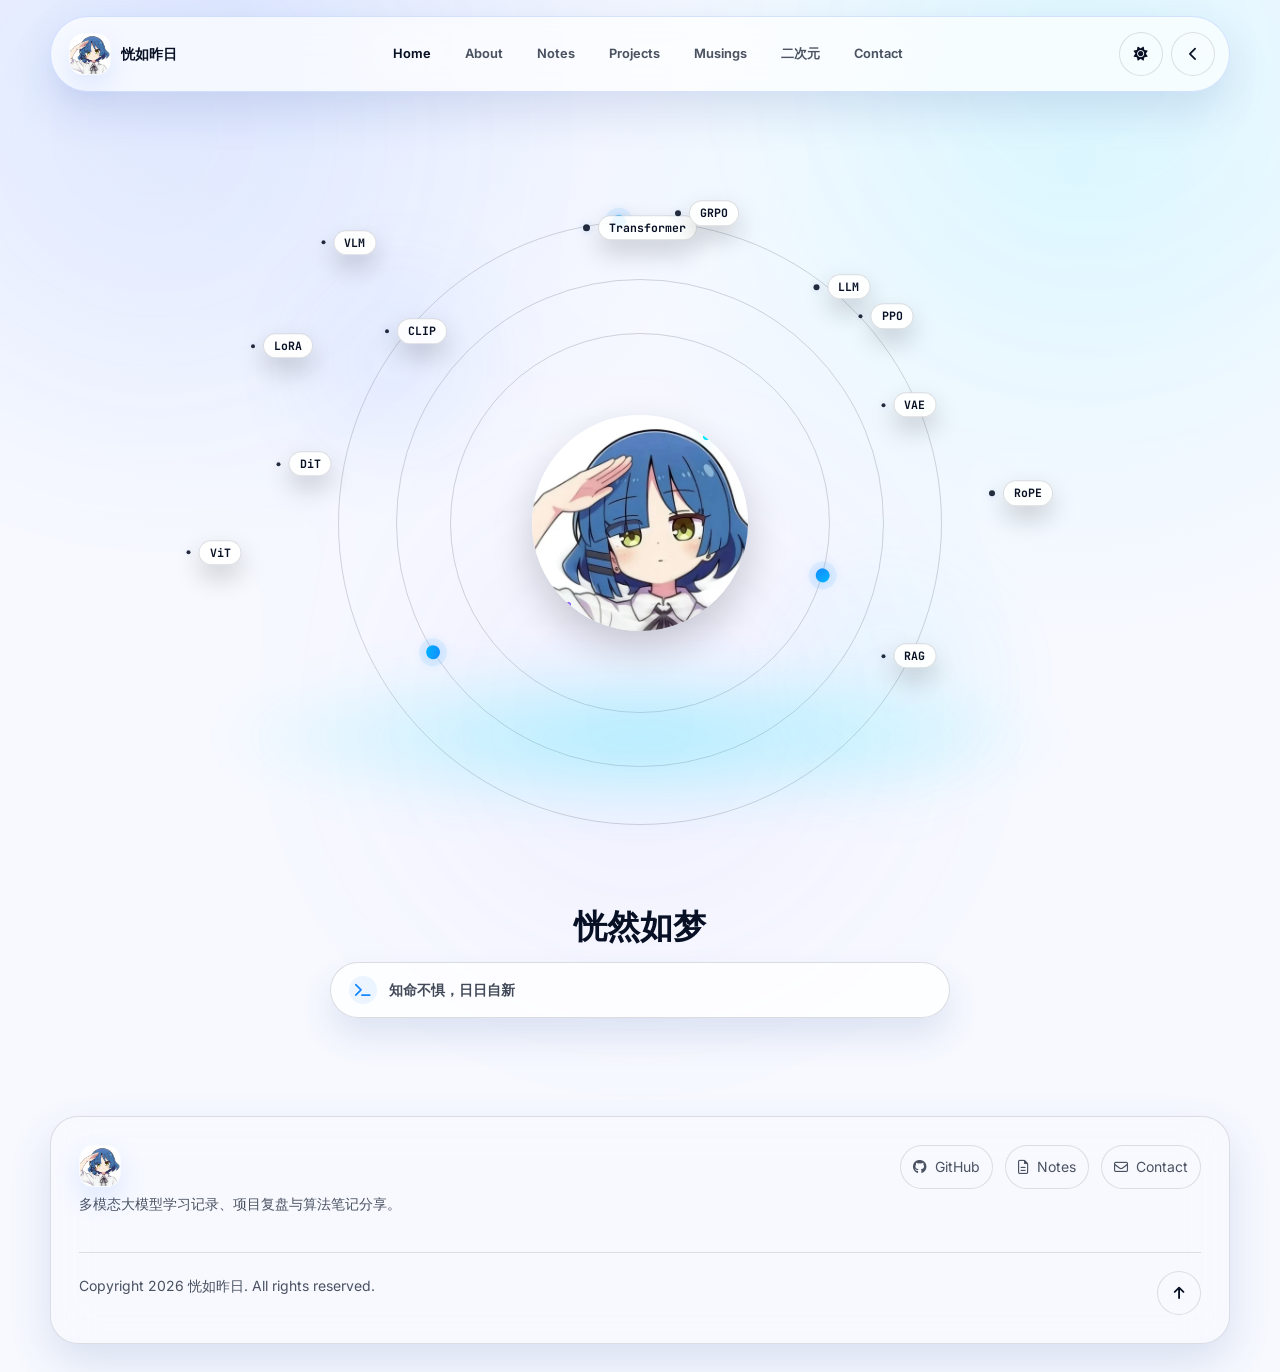
==== commit 7934da63: "index" ====
--- a/index.html
+++ b/index.html
@@ -66,6 +66,18 @@
       <div class="hero-grid hero-grid-minimal">
         <div class="hero-visual reveal hero-visual-solar"></div>
       </div>
+      <div class="hero-mantra reveal">
+        <h1>恍然如梦</h1>
+        <div class="mantra-input-shell" aria-label="格言展示">
+          <span class="mantra-prefix">
+            <i class="fa-solid fa-terminal" aria-hidden="true"></i>
+          </span>
+          <span
+            class="mantra-typing"
+            data-typing='["知命不惧，日日自新。","山高路远，看世界，也找自己。","心有所向，行则将至。"]'
+          >知命不惧，日日自新。</span>
+        </div>
+      </div>
     </section>
   </main>
 
--- a/css/style.css
+++ b/css/style.css
@@ -642,6 +642,70 @@
   display: block;
 }
 
+.hero-mantra {
+  display: grid;
+  justify-items: center;
+  gap: 18px;
+  margin-top: 18px;
+  text-align: center;
+}
+
+.hero-mantra h1 {
+  margin-bottom: 0;
+  font-size: clamp(1.65rem, 2.6vw, 2.5rem);
+  font-weight: 800;
+}
+
+.mantra-input-shell {
+  display: inline-flex;
+  align-items: center;
+  gap: 12px;
+  width: min(100%, 620px);
+  min-height: 56px;
+  padding: 0 18px;
+  border: 1px solid rgba(255,255,255,.12);
+  border-radius: 999px;
+  color: var(--text);
+  background: rgba(8, 13, 34, 0.6);
+  box-shadow: 0 18px 36px rgba(0, 0, 0, 0.18);
+  backdrop-filter: blur(18px);
+}
+
+.mantra-prefix {
+  display: inline-grid;
+  place-items: center;
+  width: 28px;
+  height: 28px;
+  border-radius: 50%;
+  color: var(--secondary);
+  background: rgba(0, 229, 255, 0.08);
+  flex: 0 0 auto;
+}
+
+.mantra-typing {
+  min-width: 0;
+  color: var(--muted);
+  font-family: var(--font-mono);
+  font-size: 0.88rem;
+  font-weight: 600;
+  text-align: left;
+}
+
+[data-theme="light"] .mantra-input-shell {
+  border-color: rgba(7, 16, 36, 0.14);
+  background: rgba(255, 255, 255, 0.78);
+  box-shadow: 0 18px 34px rgba(35, 70, 150, 0.12);
+}
+
+[data-theme="light"] .mantra-prefix {
+  color: #1688ff;
+  background: rgba(22, 136, 255, 0.08);
+}
+
+[data-theme="light"] .mantra-typing {
+  color: rgba(7, 16, 36, 0.76);
+}
+
 .hero-visual-solar {
   width: min(100%, 1120px);
   min-height: clamp(700px, 82vh, 980px);
@@ -748,32 +812,35 @@
   transform: translateX(var(--orbit-radius));
 }
 
-.orbiter-dot::after {
+.orbiter-label {
   position: absolute;
   top: 50%;
-  left: calc(100% + 12px);
+  left: calc(var(--orbit-radius) + 22px);
   padding: 6px 10px;
   border: 1px solid rgba(255,255,255,.12);
   border-radius: 999px;
   color: var(--text);
   background: rgba(8, 13, 34, 0.9);
   box-shadow: 0 12px 26px rgba(0, 0, 0, 0.18);
-  content: attr(aria-label);
   font-family: var(--font-mono);
   font-size: 0.72rem;
   font-weight: 700;
   line-height: 1;
   opacity: 0;
   pointer-events: none;
-  transform: translateY(-50%) translateX(-6px);
-  transition: opacity 160ms ease, transform 160ms ease;
+  transform: translateY(-50%) translateX(-6px) rotate(0deg);
+  transition: opacity 160ms ease, transform 160ms ease, box-shadow 180ms ease, border-color 180ms ease;
   white-space: nowrap;
-}
-
-.orbiter-dot:hover::after,
-.orbiter-dot:focus-visible::after {
+  animation: orbiterLabelCounterSpin var(--orbit-speed, 30s) linear infinite;
+  animation-delay: var(--orbit-delay, 0s);
+}
+
+.orbiter-dot:hover + .orbiter-label,
+.orbiter-dot:focus-visible + .orbiter-label {
   opacity: 1;
-  transform: translateY(-50%) translateX(0);
+  transform: translateY(-50%) translateX(0) rotate(0deg);
+  border-color: rgba(0, 229, 255, 0.34);
+  box-shadow: 0 12px 26px rgba(0, 0, 0, 0.18), 0 0 18px rgba(0, 229, 255, 0.14);
 }
 
 .star-chip {
@@ -811,16 +878,31 @@
   font-size: 0.72rem;
   font-weight: 700;
   line-height: 1;
-  opacity: 0;
-  transform: translateX(-4px);
-  transition: opacity 160ms ease, transform 160ms ease;
+  opacity: 1;
+  transform: translateX(0);
+  transition: transform 180ms ease, box-shadow 180ms ease, border-color 180ms ease, color 180ms ease, background 180ms ease;
   white-space: nowrap;
+}
+
+.star-chip:hover,
+.star-chip:focus-visible {
+  outline: none;
+}
+
+.star-chip:hover .star-core,
+.star-chip:focus-visible .star-core {
+  transform: scale(1.5);
+  box-shadow:
+    0 0 10px rgba(255,255,255,.58),
+    0 0 22px rgba(0, 229, 255, 0.26);
 }
 
 .star-chip:hover .star-label,
 .star-chip:focus-visible .star-label {
-  opacity: 1;
-  transform: translateX(0);
+  border-color: rgba(0, 229, 255, 0.3);
+  background: rgba(8, 13, 34, 0.96);
+  box-shadow: 0 14px 30px rgba(0, 0, 0, 0.22), 0 0 18px rgba(0, 229, 255, 0.1);
+  transform: translateY(-2px);
 }
 
 .star-chip.size-sm .star-core {
@@ -849,7 +931,7 @@
     0 0 16px rgba(22, 136, 255, 0.3);
 }
 
-[data-theme="light"] .orbiter-dot::after,
+[data-theme="light"] .orbiter-label,
 [data-theme="light"] .star-label {
   color: #071024;
   border-color: rgba(7, 16, 36, 0.14);
@@ -861,6 +943,15 @@
   box-shadow:
     0 0 8px rgba(22,136,255,.18),
     0 0 14px rgba(22,136,255,.1);
+}
+
+@keyframes orbiterLabelCounterSpin {
+  from {
+    transform: translateY(-50%) translateX(-6px) rotate(0deg);
+  }
+  to {
+    transform: translateY(-50%) translateX(-6px) rotate(-360deg);
+  }
 }
 
 .orbit-ring {
--- a/css/responsive.css
+++ b/css/responsive.css
@@ -258,6 +258,24 @@
     margin-bottom: 24px;
   }
 
+  .hero-mantra {
+    gap: 14px;
+    margin-top: 10px;
+  }
+
+  .hero-mantra h1 {
+    font-size: clamp(1.45rem, 7vw, 2rem);
+  }
+
+  .mantra-input-shell {
+    min-height: 50px;
+    padding: 0 14px;
+  }
+
+  .mantra-typing {
+    font-size: 0.78rem;
+  }
+
   .orbiter-ring {
     transform: translate(-50%, -50%) scale(0.6);
   }
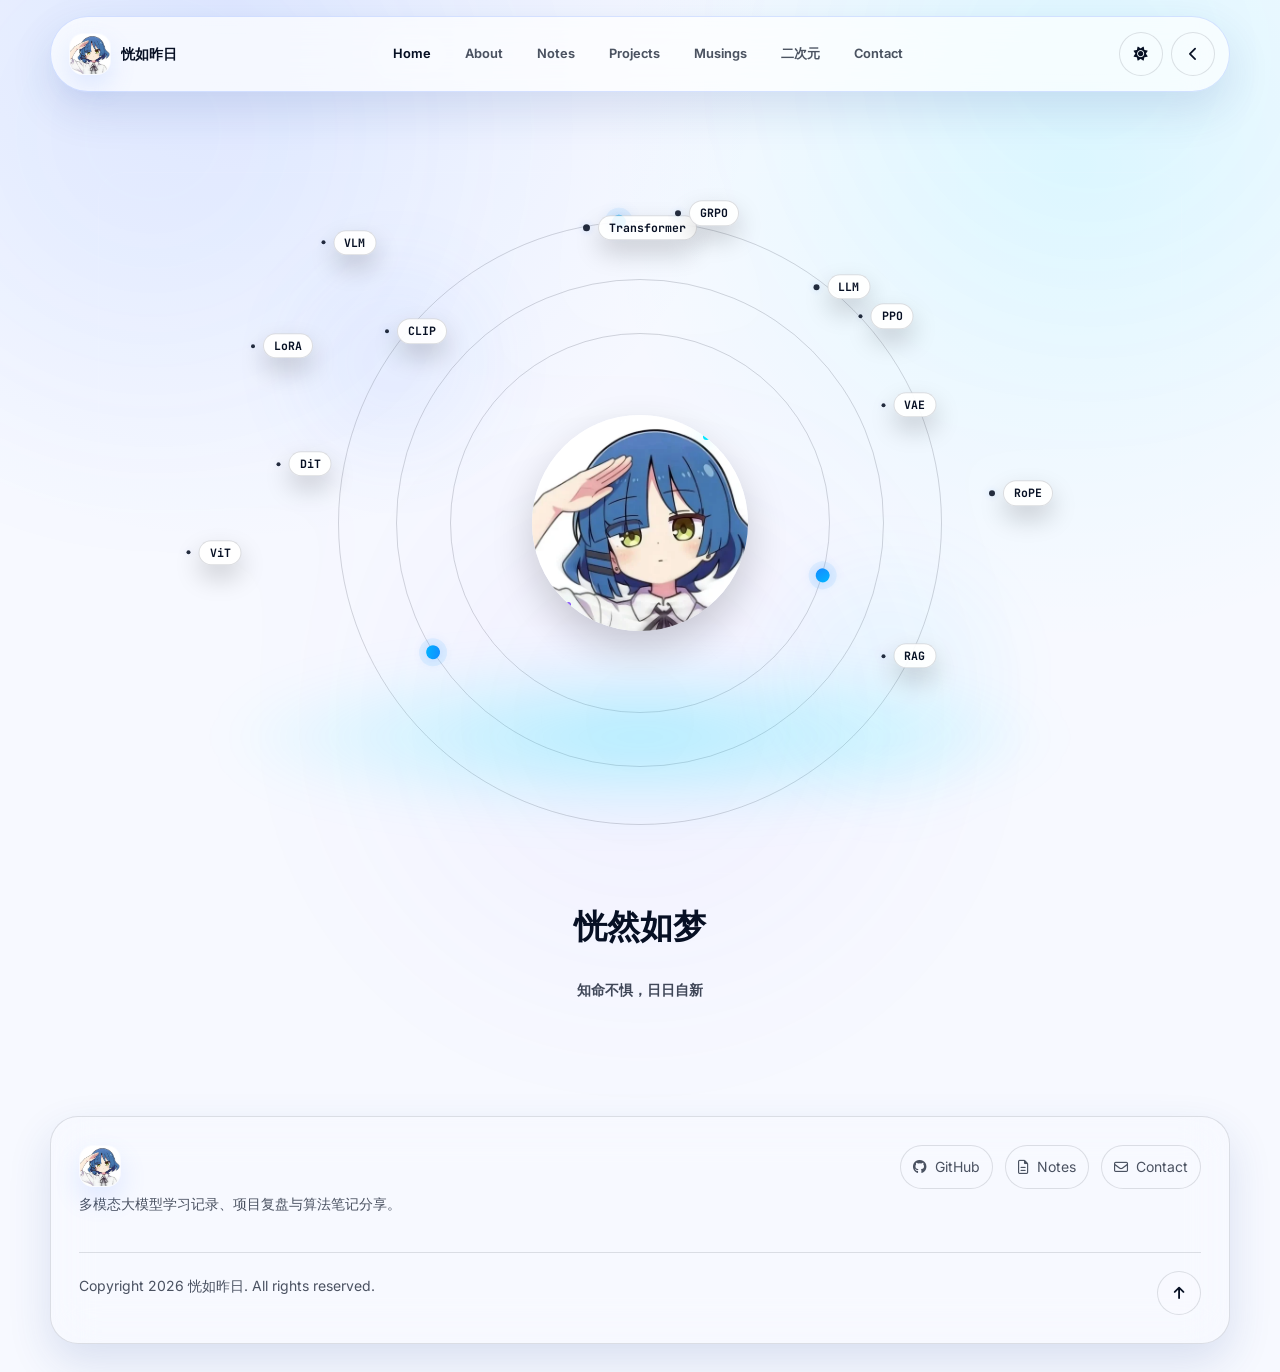
==== commit 1ede86c1: "index" ====
--- a/index.html
+++ b/index.html
@@ -69,9 +69,6 @@
       <div class="hero-mantra reveal">
         <h1>恍然如梦</h1>
         <div class="mantra-input-shell" aria-label="格言展示">
-          <span class="mantra-prefix">
-            <i class="fa-solid fa-terminal" aria-hidden="true"></i>
-          </span>
           <span
             class="mantra-typing"
             data-typing='["知命不惧，日日自新。","山高路远，看世界，也找自己。","心有所向，行则将至。"]'
--- a/css/style.css
+++ b/css/style.css
@@ -659,27 +659,16 @@
 .mantra-input-shell {
   display: inline-flex;
   align-items: center;
-  gap: 12px;
+  justify-content: center;
   width: min(100%, 620px);
   min-height: 56px;
-  padding: 0 18px;
-  border: 1px solid rgba(255,255,255,.12);
-  border-radius: 999px;
+  padding: 0;
+  border: 0;
+  border-radius: 0;
   color: var(--text);
-  background: rgba(8, 13, 34, 0.6);
-  box-shadow: 0 18px 36px rgba(0, 0, 0, 0.18);
-  backdrop-filter: blur(18px);
-}
-
-.mantra-prefix {
-  display: inline-grid;
-  place-items: center;
-  width: 28px;
-  height: 28px;
-  border-radius: 50%;
-  color: var(--secondary);
-  background: rgba(0, 229, 255, 0.08);
-  flex: 0 0 auto;
+  background: none;
+  box-shadow: none;
+  backdrop-filter: none;
 }
 
 .mantra-typing {
@@ -692,14 +681,8 @@
 }
 
 [data-theme="light"] .mantra-input-shell {
-  border-color: rgba(7, 16, 36, 0.14);
-  background: rgba(255, 255, 255, 0.78);
-  box-shadow: 0 18px 34px rgba(35, 70, 150, 0.12);
-}
-
-[data-theme="light"] .mantra-prefix {
-  color: #1688ff;
-  background: rgba(22, 136, 255, 0.08);
+  background: none;
+  box-shadow: none;
 }
 
 [data-theme="light"] .mantra-typing {
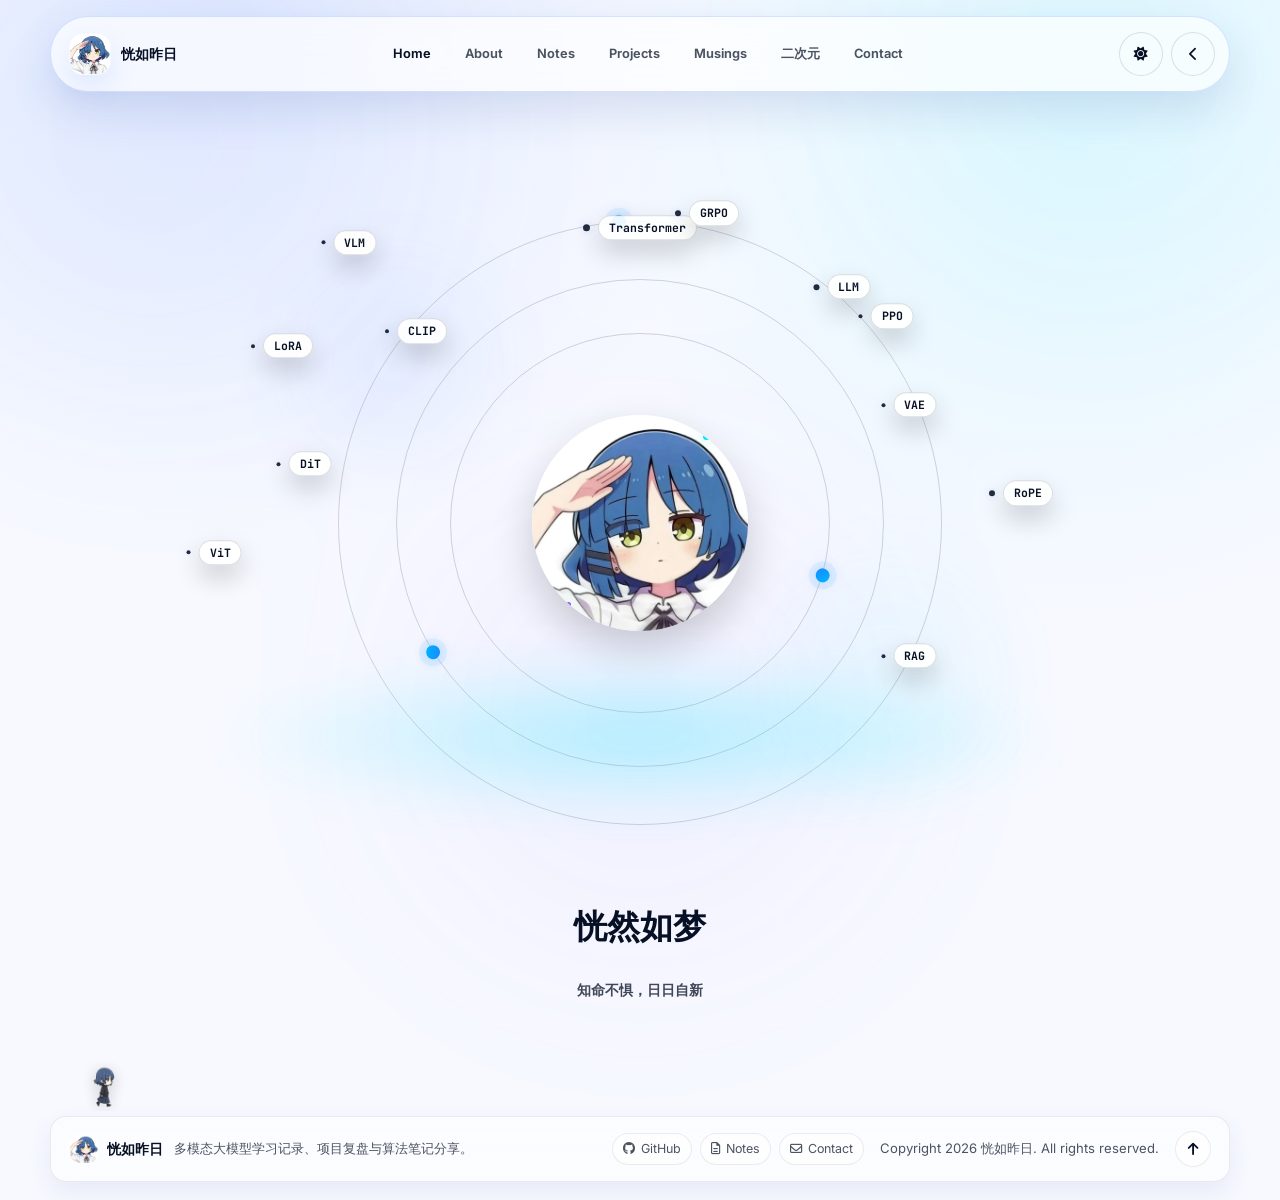
==== commit 8d4e623d: "change" ====
--- a/index.html
+++ b/index.html
@@ -11,7 +11,7 @@
   <meta property="og:description" content="记录多模态大模型、图像/视频生成、模型压缩与深度学习工程实践。" />
   <meta property="og:type" content="website" />
   <meta property="og:image" content="./assets/images/og-cover.svg" />
-  <meta property="og:url" content="https://chenjunwei.github.io/" />
+  <meta property="og:url" content="https://your-site-url.example/" />
   <meta name="twitter:card" content="summary_large_image" />
   <meta name="twitter:title" content="恍如昨日 - 多模态算法学习记录" />
   <meta name="twitter:description" content="多模态大模型学习路线、项目复盘与算法笔记。" />
--- a/css/style.css
+++ b/css/style.css
@@ -1,3 +1,4 @@
+/* Theme tokens */
 :root {
   --bg: #050816;
   --bg-soft: #091024;
@@ -46,6 +47,7 @@
   color-scheme: light;
 }
 
+/* Global reset and base surface */
 * {
   box-sizing: border-box;
 }
@@ -196,6 +198,7 @@
   box-shadow: 0 0 36px rgba(91, 140, 255, 0.38);
 }
 
+/* Header navigation */
 .site-header {
   position: fixed;
   top: 16px;
@@ -276,20 +279,6 @@
   transform: translate3d(0, -50%, 0);
 }
 
-.brand-mark {
-  display: inline-grid;
-  place-items: center;
-  width: 42px;
-  height: 42px;
-  border-radius: 14px;
-  color: #fff;
-  background:
-    linear-gradient(135deg, rgba(91, 140, 255, 0.95), rgba(139, 92, 246, 0.95)),
-    rgba(255, 255, 255, 0.08);
-  box-shadow: inset 0 1px 0 rgba(255,255,255,.35), 0 14px 30px rgba(91, 140, 255, 0.24);
-  font-family: var(--font-display);
-}
-
 .brand-avatar {
   display: block;
   width: 42px;
@@ -413,6 +402,7 @@
   display: inline-grid;
 }
 
+/* Shared layout and typography */
 .section-shell {
   width: min(calc(100% - 40px), var(--max-width));
   margin: 0 auto;
@@ -433,10 +423,6 @@
   grid-template-columns: minmax(0, 1.06fr) minmax(280px, 0.72fr);
   gap: clamp(26px, 4.5vw, 56px);
   align-items: center;
-}
-
-.hero-copy {
-  max-width: 760px;
 }
 
 .hero-visual {
@@ -481,25 +467,13 @@
   font-size: clamp(1.65rem, 2.8vw, 2.45rem);
 }
 
-.gradient-text {
-  display: inline-block;
-  color: transparent;
-  background: linear-gradient(100deg, #fff 0%, var(--secondary) 32%, var(--primary) 62%, var(--accent) 100%);
-  -webkit-background-clip: text;
-  background-clip: text;
-  filter: drop-shadow(0 0 22px rgba(91, 140, 255, 0.25));
-}
-
-.hero-lead,
 .section-heading p,
-.story-stack p,
 .cta-card p {
   max-width: 720px;
   color: var(--muted);
   font-size: clamp(0.88rem, 0.95vw, 0.96rem);
 }
 
-.hero-actions,
 .card-actions,
 .centered-action {
   display: flex;
@@ -557,41 +531,6 @@
   background: rgba(255, 255, 255, 0.07);
 }
 
-.hero-metrics {
-  display: flex;
-  flex-wrap: wrap;
-  gap: 10px;
-  max-width: none;
-  margin-top: 22px;
-}
-
-.hero-metrics div {
-  display: inline-flex;
-  align-items: baseline;
-  gap: 8px;
-  min-height: 42px;
-  padding: 8px 13px;
-  border: 1px solid var(--line);
-  border-radius: 999px;
-  background: var(--surface);
-  box-shadow: inset 0 1px 0 rgba(255,255,255,.08);
-  backdrop-filter: blur(18px);
-}
-
-.hero-metrics strong {
-  display: inline-block;
-  font-family: var(--font-display);
-  font-size: 0.9rem;
-  line-height: 1;
-}
-
-.hero-metrics span {
-  display: inline-block;
-  margin-top: 0;
-  color: var(--faint);
-  font-size: 0.74rem;
-}
-
 .hero-visual {
   position: relative;
   min-height: 360px;
@@ -606,18 +545,7 @@
   transform-style: preserve-3d;
 }
 
-.sr-only {
-  position: absolute;
-  width: 1px;
-  height: 1px;
-  padding: 0;
-  margin: -1px;
-  overflow: hidden;
-  clip: rect(0, 0, 0, 0);
-  white-space: nowrap;
-  border: 0;
-}
-
+/* Home hero */
 .hero-minimal {
   display: grid;
   min-height: calc(100vh - 164px);
@@ -648,6 +576,7 @@
   gap: 18px;
   margin-top: 18px;
   text-align: center;
+  background-color: transparent;
 }
 
 .hero-mantra h1 {
@@ -928,6 +857,7 @@
     0 0 14px rgba(22,136,255,.1);
 }
 
+/* Home orbit motion */
 @keyframes orbiterLabelCounterSpin {
   from {
     transform: translateY(-50%) translateX(-6px) rotate(0deg);
@@ -935,162 +865,6 @@
   to {
     transform: translateY(-50%) translateX(-6px) rotate(-360deg);
   }
-}
-
-.orbit-ring {
-  position: absolute;
-  top: 50%;
-  left: 50%;
-  width: 0;
-  height: 0;
-  transform: translate(-50%, -50%);
-  pointer-events: none;
-}
-
-.orbit-ring::before {
-  position: absolute;
-  top: calc(var(--orbit-radius) * -1);
-  left: calc(var(--orbit-radius) * -1);
-  width: calc(var(--orbit-radius) * 2);
-  height: calc(var(--orbit-radius) * 2);
-  border: 0;
-  border-radius: 50%;
-  content: "";
-}
-
-.orbit-ring {
-  animation: none;
-}
-
-.orbit-satellite {
-  position: absolute;
-  top: 50%;
-  left: 50%;
-  width: 0;
-  height: 0;
-  animation: satelliteOrbit var(--orbit-speed, 40s) linear infinite;
-  animation-delay: var(--orbit-delay, 0s);
-  transform: translate(-50%, -50%) rotate(var(--orbit-angle));
-}
-
-.orbit-ring[data-direction="-1"] .orbit-satellite {
-  animation-direction: reverse;
-}
-
-.orbit-dot {
-  position: absolute;
-  top: 0;
-  left: 0;
-  width: 10px;
-  height: 10px;
-  margin: -5px 0 0 -5px;
-  border-radius: 50%;
-  background: linear-gradient(135deg, var(--secondary), #8ff6ff);
-  box-shadow:
-    0 0 0 5px rgba(0, 229, 255, 0.08),
-    0 0 18px rgba(0, 229, 255, 0.82);
-  transform: translateX(var(--orbit-radius));
-}
-
-.orbit-node {
-  appearance: none;
-  position: absolute;
-  top: 50%;
-  left: 50%;
-  display: inline-flex;
-  align-items: center;
-  gap: 8px;
-  min-height: 28px;
-  padding: 0 2px;
-  border: 0;
-  border-radius: 0;
-  color: var(--text);
-  background: transparent;
-  box-shadow: none;
-  backdrop-filter: none;
-  font-family: var(--font-mono);
-  font-size: 0.78rem;
-  font-weight: 700;
-  line-height: 1;
-  white-space: nowrap;
-  cursor: pointer;
-  pointer-events: auto;
-  text-shadow: 0 0 14px rgba(91, 140, 255, 0.24);
-  transition: transform 180ms ease, color 180ms ease, text-shadow 180ms ease, opacity 180ms ease;
-  transform:
-    rotate(var(--orbit-angle))
-    translateX(calc(var(--orbit-radius) + 28px))
-    rotate(calc(var(--orbit-angle) * -1))
-    translate(-50%, -50%);
-}
-
-.orbit-label {
-  display: inline-block;
-  max-width: none;
-  text-align: center;
-  line-height: 1;
-  white-space: nowrap;
-}
-
-.orbit-node::before {
-  width: 4px;
-  height: 4px;
-  border-radius: 50%;
-  content: "";
-  background: rgba(255, 255, 255, 0.78);
-  box-shadow: 0 0 12px rgba(255, 255, 255, 0.42);
-}
-
-.orbit-node.is-medium {
-  font-size: 0.9rem;
-}
-
-.orbit-node.is-large {
-  font-size: 1rem;
-}
-
-.orbit-node:hover,
-.orbit-node:focus-visible {
-  color: #fff;
-  text-shadow:
-    0 0 16px rgba(0, 229, 255, 0.5),
-    0 0 26px rgba(91, 140, 255, 0.26);
-  transform: translateX(calc(var(--orbit-radius) + 56px)) translate(-50%, -50%) scale(1.08);
-  outline: none;
-}
-
-.orbit-node:hover,
-.orbit-node:focus-visible {
-  transform:
-    rotate(var(--orbit-angle))
-    translateX(calc(var(--orbit-radius) + 28px))
-    rotate(calc(var(--orbit-angle) * -1))
-    translate(-50%, -50%)
-    scale(1.08);
-}
-
-[data-theme="light"] .orbit-ring::before {
-  border-color: rgba(7, 16, 36, 0.18);
-}
-
-[data-theme="light"] .orbit-dot {
-  background: linear-gradient(135deg, #1688ff, #00b7ff);
-  box-shadow:
-    0 0 0 5px rgba(22, 136, 255, 0.1),
-    0 0 16px rgba(22, 136, 255, 0.35);
-}
-
-[data-theme="light"] .orbit-node {
-  color: rgba(7, 16, 36, 0.9);
-  text-shadow: 0 0 12px rgba(22, 136, 255, 0.12);
-}
-
-[data-theme="light"] .orbit-node:hover,
-[data-theme="light"] .orbit-node:focus-visible {
-  color: #071024;
-  text-shadow:
-    0 0 14px rgba(22, 136, 255, 0.24),
-    0 0 24px rgba(22, 136, 255, 0.12);
 }
 
 .profile-orb {
@@ -1144,116 +918,6 @@
   animation: none;
 }
 
-.floating-panel {
-  position: absolute;
-  display: inline-flex;
-  align-items: center;
-  gap: 10px;
-  padding: 9px 11px;
-  border: 1px solid var(--line);
-  border-radius: 999px;
-  color: var(--text);
-  background: rgba(5, 8, 22, 0.56);
-  box-shadow: 0 10px 26px rgba(0, 0, 0, 0.18);
-  backdrop-filter: blur(18px);
-  font-size: 0.76rem;
-}
-
-.floating-panel::before,
-.orbit-tag::before {
-  width: 5px;
-  height: 5px;
-  content: "";
-  border-radius: 50%;
-  background: var(--secondary);
-  box-shadow: 0 0 14px rgba(0, 229, 255, 0.65);
-}
-
-.panel-code {
-  top: 54px;
-  left: 34px;
-}
-
-.panel-status {
-  right: 30px;
-  bottom: 58px;
-}
-
-.orbit-tag {
-  position: absolute;
-  display: inline-flex;
-  align-items: center;
-  gap: 7px;
-  min-height: 28px;
-  padding: 0 10px;
-  border: 1px solid var(--line);
-  border-radius: 999px;
-  color: var(--muted);
-  background: rgba(5, 8, 22, 0.48);
-  box-shadow: 0 10px 26px rgba(0, 0, 0, 0.16);
-  backdrop-filter: blur(16px);
-  font-family: var(--font-mono);
-  font-size: 0.72rem;
-  font-weight: 700;
-}
-
-.tag-diffusion {
-  top: 32px;
-  right: 42px;
-}
-
-.tag-lora {
-  right: 58px;
-  top: 128px;
-}
-
-.tag-rag {
-  left: 46px;
-  bottom: 64px;
-}
-
-.tag-clip {
-  left: 82px;
-  bottom: 26px;
-}
-
-.mono {
-  font-family: var(--font-mono);
-  font-size: 0.76rem;
-}
-
-.floating-panel small {
-  color: var(--success);
-  font-family: var(--font-mono);
-}
-
-.scroll-cue {
-  position: absolute;
-  bottom: 24px;
-  left: 50%;
-  display: grid;
-  justify-items: center;
-  gap: 8px;
-  color: var(--faint);
-  transform: translateX(-50%);
-}
-
-.scroll-cue span {
-  width: 2px;
-  height: 42px;
-  border-radius: 999px;
-  background: linear-gradient(var(--secondary), transparent);
-}
-
-@keyframes orbitSpin {
-  from {
-    transform: rotate(0deg) translateX(var(--orbit-radius));
-  }
-  to {
-    transform: rotate(360deg) translateX(var(--orbit-radius));
-  }
-}
-
 @keyframes orbiterSpin {
   from {
     transform: translate(-50%, -50%) rotate(var(--orbit-angle));
@@ -1272,42 +936,21 @@
   }
 }
 
-@keyframes satelliteOrbit {
-  from {
-    transform: translate(-50%, -50%) rotate(var(--orbit-angle));
-  }
-  to {
-    transform: translate(-50%, -50%) rotate(calc(var(--orbit-angle) + 360deg));
-  }
-}
-
-
+/* Shared cards and collection layouts */
 .section-heading {
   max-width: 820px;
   margin-bottom: 30px;
 }
 
 .section-heading h2,
-.story-stack h2,
 .cta-card h2 {
   margin-bottom: 14px;
   font-size: clamp(1.18rem, 1.75vw, 1.7rem);
 }
 
-.about-grid,
-.skills-grid,
-.blog-grid {
-  display: grid;
-  grid-template-columns: repeat(3, minmax(0, 1fr));
-  gap: 18px;
-}
-
 .glass-card,
-.skill-card,
-.blog-card,
 .timeline-card,
-.cta-card,
-.contact-form {
+.cta-card {
   position: relative;
   overflow: hidden;
   border: 1px solid var(--line);
@@ -1319,16 +962,12 @@
   backdrop-filter: blur(22px);
 }
 
-.glass-card,
-.skill-card,
-.blog-card {
+.glass-card {
   padding: 26px;
 }
 
 .glass-card::after,
-.skill-card::after,
-.project-card::after,
-.blog-card::after {
+.project-card::after {
   position: absolute;
   inset: 0;
   content: "";
@@ -1340,63 +979,27 @@
 }
 
 .glass-card::after,
-.skill-card::after,
-.project-card::after,
-.blog-card::after {
+.project-card::after {
   display: none;
 }
 
 .glass-card:hover::after,
-.skill-card:hover::after,
-.project-card:hover::after,
-.blog-card:hover::after {
+.project-card:hover::after {
   opacity: 1;
   transform: translateX(80%);
 }
 
-.card-icon,
-.skill-card i {
-  display: inline-grid;
-  place-items: center;
-  width: 48px;
-  height: 48px;
-  margin-bottom: 18px;
-  border-radius: 16px;
-  color: #fff;
-  background: linear-gradient(135deg, rgba(91,140,255,.95), rgba(0,229,255,.7));
-  box-shadow: 0 16px 44px rgba(91, 140, 255, 0.24);
-}
-
 .glass-card h3,
-.skill-card h3,
 .project-card h3,
-.project-card h2,
-.blog-card h3,
-.blog-card h2 {
+.project-card h2 {
   margin-bottom: 10px;
   font-size: 0.98rem;
 }
 
 .glass-card p,
-.skill-card p,
 .project-card p,
-.blog-card p,
 .timeline-card p {
   color: var(--muted);
-}
-
-.skills-grid {
-  grid-template-columns: repeat(4, minmax(0, 1fr));
-}
-
-.skill-card {
-  min-height: 270px;
-  transform-style: preserve-3d;
-  transition: transform 220ms ease, border-color 220ms ease, background 220ms ease;
-}
-
-.skill-card:hover {
-  border-color: rgba(0,229,255,.32);
 }
 
 .skill-tags,
@@ -1433,46 +1036,37 @@
 }
 
 .notes-compact-grid {
-  grid-template-columns: repeat(2, minmax(0, 1fr));
-  gap: 14px;
+  grid-template-columns: repeat(4, minmax(0, 1fr));
+  gap: 16px;
 }
 
 .notes-compact-grid .project-card {
-  display: grid;
-  grid-template-columns: 112px minmax(0, 1fr);
+  display: block;
   min-height: 0;
 }
 
-.notes-compact-grid .project-card img {
-  width: 112px;
-  height: 100%;
-  min-height: 168px;
-  aspect-ratio: auto;
-  object-fit: cover;
-}
-
 .notes-compact-grid .project-content {
-  padding: 16px;
+  padding: 16px 14px 14px;
 }
 
 .notes-compact-grid .project-meta {
-  margin-bottom: 10px;
+  margin-bottom: 14px;
 }
 
 .notes-compact-grid .project-card h2 {
-  margin-bottom: 8px;
-  font-size: 0.98rem;
-  line-height: 1.25;
+  margin-bottom: 12px;
+  font-size: 1rem;
+  line-height: 1.2;
 }
 
 .notes-compact-grid .project-card p {
   margin-bottom: 0;
-  font-size: 0.84rem;
-  line-height: 1.55;
+  font-size: 0.78rem;
+  line-height: 1.6;
 }
 
 .notes-compact-grid .tech-stack {
-  margin-top: 12px;
+  margin-top: auto;
 }
 
 .notes-compact-grid .card-actions {
@@ -1511,11 +1105,562 @@
   outline-offset: 4px;
 }
 
+.note-book-card {
+  position: relative;
+  aspect-ratio: 0.78;
+  border-radius: 18px;
+  background:
+    radial-gradient(circle at 50% 22%, rgba(214, 179, 91, 0.18), transparent 26%),
+    radial-gradient(circle at 16% 18%, rgba(255,255,255,.08), transparent 18%),
+    radial-gradient(circle at 82% 14%, rgba(255,255,255,.06), transparent 14%),
+    linear-gradient(180deg, rgba(255,255,255,.1), rgba(255,255,255,.02)),
+    linear-gradient(135deg, #231321, #12162b 48%, #0d1222 100%);
+  box-shadow:
+    0 18px 34px rgba(0, 0, 0, 0.2),
+    inset 0 1px 0 rgba(255,255,255,.08);
+}
+
+.note-book-card::before {
+  position: absolute;
+  inset: 10px;
+  border: 1px solid rgba(212, 179, 92, 0.34);
+  border-radius: 12px;
+  content: "";
+  box-shadow:
+    inset 0 0 0 1px rgba(255, 240, 190, 0.08),
+    0 0 0 1px rgba(255,255,255,.02);
+}
+
+.note-book-card::after {
+  position: absolute;
+  inset: 0;
+  content: "";
+  border-radius: inherit;
+  background:
+    radial-gradient(circle at 20% 24%, rgba(255,255,255,.12) 0 1px, transparent 1.6px),
+    radial-gradient(circle at 78% 18%, rgba(255,255,255,.08) 0 1px, transparent 1.8px),
+    radial-gradient(circle at 66% 30%, rgba(255,255,255,.07) 0 1px, transparent 1.7px),
+    linear-gradient(180deg, transparent 86%, rgba(212, 179, 92, 0.08) 100%);
+  background-size: auto, auto, auto, auto;
+  pointer-events: none;
+}
+
+.note-corner {
+  position: absolute;
+  z-index: 2;
+  width: 26px;
+  height: 26px;
+  pointer-events: none;
+}
+
+.note-corner::before,
+.note-corner::after {
+  position: absolute;
+  content: "";
+  background: linear-gradient(180deg, rgba(231, 204, 138, 0.82), rgba(167, 120, 37, 0.92));
+  box-shadow: 0 0 10px rgba(212, 179, 92, 0.14);
+}
+
+.note-corner::before {
+  top: 0;
+  left: 0;
+  width: 100%;
+  height: 1.5px;
+}
+
+.note-corner::after {
+  top: 0;
+  left: 0;
+  width: 1.5px;
+  height: 100%;
+}
+
+.note-corner-top-left {
+  top: 18px;
+  left: 18px;
+}
+
+.note-corner-top-right {
+  top: 18px;
+  right: 18px;
+  transform: scaleX(-1);
+}
+
+.note-corner-bottom-left {
+  bottom: 18px;
+  left: 18px;
+  transform: scaleY(-1);
+}
+
+.note-corner-bottom-right {
+  right: 18px;
+  bottom: 18px;
+  transform: scale(-1);
+}
+
+.note-volume-badge {
+  position: absolute;
+  top: 18px;
+  right: 50%;
+  z-index: 2;
+  min-height: 24px;
+  padding: 0;
+  border: 0;
+  color: rgba(243, 228, 186, 0.9);
+  background: transparent;
+  font-family: "MedievalSharp", "Cinzel Decorative", "Papyrus", fantasy;
+  font-size: 0.66rem;
+  font-weight: 700;
+  line-height: 24px;
+  letter-spacing: 0.12em;
+  text-transform: uppercase;
+  text-shadow: 0 0 14px rgba(212, 179, 92, 0.18);
+  transform: translateX(50%);
+}
+
+.note-book-card .project-content {
+  position: relative;
+  z-index: 1;
+  display: flex;
+  flex-direction: column;
+  gap: 0;
+  height: 100%;
+  padding: 52px 16px 16px;
+}
+
+.note-book-card .project-meta {
+  justify-content: center;
+}
+
+.note-book-card .project-meta span {
+  min-height: 26px;
+  padding: 0;
+  font-size: 0.68rem;
+  color: #f0dfab;
+  border: 0;
+  border-radius: 0;
+  background: transparent;
+  font-family: "MedievalSharp", "Cinzel Decorative", "Papyrus", fantasy;
+  letter-spacing: 0.08em;
+  text-transform: uppercase;
+  text-shadow: 0 0 14px rgba(212, 179, 92, 0.14);
+}
+
+.note-cover-crest {
+  position: relative;
+  display: grid;
+  place-items: center;
+  flex: 0 0 124px;
+  min-width: 124px;
+  max-width: 124px;
+  width: 124px;
+  min-height: 72px;
+  max-height: 72px;
+  height: 72px;
+  margin: 6px auto 16px;
+}
+
+.note-cover-crest::after {
+  position: absolute;
+  inset: -5px -8px;
+  z-index: 0;
+  content: "";
+  clip-path: polygon(
+    0% 50%,
+    4% 42%,
+    10% 32%,
+    18% 23%,
+    28% 15%,
+    39% 10%,
+    50% 8%,
+    61% 10%,
+    72% 15%,
+    82% 23%,
+    90% 32%,
+    96% 42%,
+    100% 50%,
+    96% 58%,
+    90% 68%,
+    82% 77%,
+    72% 85%,
+    61% 90%,
+    50% 92%,
+    39% 90%,
+    28% 85%,
+    18% 77%,
+    10% 68%,
+    4% 58%
+  );
+  background: linear-gradient(180deg, rgba(104, 76, 31, 0.95), rgba(47, 31, 20, 0.96));
+  box-shadow:
+    inset 0 0 0 1px rgba(234, 204, 134, 0.18),
+    0 0 18px rgba(0, 0, 0, 0.16);
+  pointer-events: none;
+}
+
+.note-cover-crest::before {
+  position: absolute;
+  top: 50%;
+  left: 50%;
+  z-index: 1;
+  width: 48px;
+  height: 48px;
+  content: "";
+  border-radius: 50%;
+  border: 3px solid rgba(212, 179, 92, 0.42);
+  background:
+    radial-gradient(circle, rgba(110, 43, 74, 0.74) 0 26%, rgba(43, 70, 115, 0.96) 42%, rgba(17, 21, 38, 0.98) 72%);
+  box-shadow:
+    inset 0 0 0 3px rgba(255,255,255,.05),
+    0 0 12px rgba(212, 179, 92, 0.1);
+  transform: translate(-50%, -50%);
+}
+
+.note-cover-crest-ring,
+.note-cover-crest-core {
+  position: absolute;
+  box-sizing: border-box;
+}
+
+.note-cover-crest-ring {
+  top: 4px;
+  left: 0;
+  z-index: 2;
+  width: 124px;
+  height: 64px;
+  border: 4px solid rgba(212, 179, 92, 0.72);
+  border-radius: 50%;
+  clip-path: polygon(
+    0% 50%,
+    4% 42%,
+    10% 32%,
+    18% 23%,
+    28% 15%,
+    39% 10%,
+    50% 8%,
+    61% 10%,
+    72% 15%,
+    82% 23%,
+    90% 32%,
+    96% 42%,
+    100% 50%,
+    96% 58%,
+    90% 68%,
+    82% 77%,
+    72% 85%,
+    61% 90%,
+    50% 92%,
+    39% 90%,
+    28% 85%,
+    18% 77%,
+    10% 68%,
+    4% 58%
+  );
+  box-shadow:
+    inset 0 0 0 2px rgba(35, 20, 14, 0.48),
+    inset 0 0 0 6px rgba(255,255,255,.04),
+    0 0 18px rgba(212, 179, 92, 0.08);
+  background:
+    linear-gradient(180deg, rgba(255,255,255,.04), rgba(212, 179, 92, 0.06));
+}
+
+.note-cover-crest-ring::before,
+.note-cover-crest-ring::after {
+  position: absolute;
+  top: 50%;
+  left: 50%;
+  content: "";
+  transform: translate(-50%, -50%);
+}
+
+.note-cover-crest-ring::before {
+  width: 88px;
+  height: 2px;
+  background: linear-gradient(90deg, rgba(212, 179, 92, 0.44), rgba(212, 179, 92, 0.12), rgba(212, 179, 92, 0.44));
+  box-shadow: 0 0 8px rgba(212, 179, 92, 0.08);
+}
+
+.note-cover-crest-ring::after {
+  width: 10px;
+  height: 10px;
+  border-radius: 50%;
+  background: radial-gradient(circle, rgba(245, 232, 190, 0.98), rgba(212, 179, 92, 0.45));
+  box-shadow: 0 0 10px rgba(255, 238, 194, 0.16);
+}
+
+.note-cover-crest-core {
+  top: 50%;
+  left: 50%;
+  z-index: 3;
+  display: grid;
+  place-items: center;
+  width: 34px;
+  height: 34px;
+  overflow: hidden;
+  white-space: nowrap;
+  color: #f4ead1;
+  border-radius: 50%;
+  border: 3px solid rgba(18, 15, 18, 0.72);
+  background:
+    radial-gradient(circle, rgba(16, 12, 18, 0.98) 0 68%, rgba(48, 30, 28, 0.9) 100%);
+  font-family: "MedievalSharp", "Cinzel Decorative", "Papyrus", fantasy;
+  font-size: 0.8rem;
+  font-weight: 700;
+  letter-spacing: 0;
+  line-height: 1;
+  text-shadow: 0 0 10px rgba(212, 179, 92, 0.18);
+  box-shadow:
+    0 0 0 2px rgba(212, 179, 92, 0.12),
+    0 0 14px rgba(0, 0, 0, 0.16);
+  transform: translate(-50%, -50%);
+}
+
+.note-cover-title {
+  display: flex;
+  flex-direction: column;
+  align-items: center;
+  justify-content: center;
+  gap: 6px;
+  min-height: 8.4rem;
+  text-align: center;
+}
+
+.note-cover-en {
+  display: block;
+  color: #f4ead1;
+  font-family: "MedievalSharp", "Cinzel Decorative", "Papyrus", fantasy;
+  font-size: clamp(1rem, 1.45vw, 1.28rem);
+  font-weight: 700;
+  letter-spacing: 0.06em;
+  line-height: 1.12;
+  text-shadow: 0 0 18px rgba(212, 179, 92, 0.18);
+}
+
+.note-cover-zh {
+  display: block;
+  color: #f4ead1;
+  font-family: "Songti SC", "STSong", "SimSun", "Noto Serif SC", serif;
+  font-size: clamp(1rem, 1.4vw, 1.2rem);
+  font-weight: 600;
+  letter-spacing: 0.04em;
+  line-height: 1.34;
+  text-shadow: 0 0 18px rgba(212, 179, 92, 0.14);
+}
+
+.note-book-card .tech-stack span {
+  color: rgba(239, 230, 201, 0.76);
+  min-height: 0;
+  padding: 0;
+  border: 0;
+  border-radius: 0;
+  background: transparent;
+  font-family: "MedievalSharp", "Cinzel Decorative", "Papyrus", fantasy;
+  letter-spacing: 0.05em;
+  text-transform: uppercase;
+  text-shadow: 0 0 12px rgba(212, 179, 92, 0.12);
+}
+
+.note-book-card .tech-stack {
+  justify-content: center;
+  gap: 10px;
+  margin-top: 6px;
+}
+
+[data-theme="light"] .note-book-card {
+  background:
+    radial-gradient(circle at 50% 22%, rgba(196, 149, 58, 0.14), transparent 26%),
+    linear-gradient(180deg, rgba(255,255,255,.96), rgba(249, 245, 235, .9)),
+    linear-gradient(135deg, rgba(250, 245, 231, 0.98), rgba(240, 233, 217, 0.96));
+  box-shadow: 0 16px 30px rgba(35, 70, 150, 0.1);
+}
+
+[data-theme="light"] .note-book-card::before {
+  border-color: rgba(171, 125, 36, 0.28);
+}
+
+[data-theme="light"] .note-corner::before,
+[data-theme="light"] .note-corner::after {
+  background: linear-gradient(180deg, rgba(171, 125, 36, 0.86), rgba(125, 84, 19, 0.92));
+}
+
+[data-theme="light"] .note-book-card .project-meta span {
+  color: #7d5413;
+}
+
+[data-theme="light"] .note-volume-badge {
+  color: #7d5413;
+}
+
+[data-theme="light"] .note-book-card .tech-stack span {
+  color: rgba(125, 84, 19, 0.82);
+}
+
+[data-theme="light"] .note-cover-crest-ring {
+  border-color: rgba(171, 125, 36, 0.72);
+}
+
+[data-theme="light"] .note-cover-crest::before {
+  border-color: rgba(171, 125, 36, 0.34);
+}
+
+[data-theme="light"] .note-cover-crest::after {
+  background: linear-gradient(180deg, rgba(161, 123, 54, 0.82), rgba(103, 73, 28, 0.9));
+  box-shadow:
+    inset 0 0 0 1px rgba(255, 241, 205, 0.16),
+    0 0 16px rgba(122, 90, 36, 0.12);
+}
+
+[data-theme="light"] .note-cover-crest-ring::before {
+  background: linear-gradient(90deg, rgba(171, 125, 36, 0.42), rgba(171, 125, 36, 0.12), rgba(171, 125, 36, 0.42));
+}
+
+[data-theme="light"] .note-cover-crest-core {
+  color: #6e4915;
+  border-color: rgba(94, 65, 18, 0.68);
+  background:
+    radial-gradient(circle, rgba(78, 53, 20, 0.95) 0 68%, rgba(120, 88, 28, 0.88) 100%);
+}
+
+[data-theme="light"] .note-cover-en,
+[data-theme="light"] .note-cover-zh {
+  color: #3f2a0f;
+}
+
+[data-theme="light"] .note-book-card p {
+  color: rgba(63, 42, 15, 0.7);
+}
+
 .project-card img {
   width: 100%;
   aspect-ratio: 16 / 10;
   object-fit: cover;
   background: rgba(255,255,255,.04);
+}
+
+/* Notes cards theme palettes: dark = black magic, light = white magic */
+.note-book-card {
+  --note-magic-title: #f4ead1;
+  --note-magic-body: rgba(239, 230, 201, 0.76);
+  --note-magic-tag: rgba(239, 230, 201, 0.76);
+  --note-magic-card-bg:
+    radial-gradient(circle at 50% 22%, rgba(146, 92, 255, 0.18), transparent 28%),
+    radial-gradient(circle at 16% 18%, rgba(123, 86, 255, 0.12), transparent 18%),
+    radial-gradient(circle at 82% 14%, rgba(0, 194, 255, 0.08), transparent 14%),
+    linear-gradient(180deg, rgba(255,255,255,.08), rgba(255,255,255,.015)),
+    linear-gradient(135deg, #160f1f, #101528 48%, #09111f 100%);
+  --note-magic-card-shadow:
+    0 18px 34px rgba(0, 0, 0, 0.24),
+    inset 0 1px 0 rgba(189, 159, 255, 0.08);
+  --note-magic-frame: rgba(167, 130, 255, 0.32);
+  --note-magic-frame-inner: rgba(228, 214, 255, 0.08);
+  --note-magic-corner-a: rgba(180, 144, 255, 0.82);
+  --note-magic-corner-b: rgba(84, 52, 146, 0.92);
+  --note-magic-eye-shell: linear-gradient(180deg, rgba(74, 45, 110, 0.96), rgba(26, 18, 39, 0.98));
+  --note-magic-eye-shell-line: rgba(225, 209, 255, 0.14);
+  --note-magic-eye-ring: rgba(169, 134, 255, 0.78);
+  --note-magic-eye-iris-border: rgba(188, 165, 255, 0.46);
+  --note-magic-iris:
+    radial-gradient(circle, rgba(178, 76, 255, 0.72) 0 22%, rgba(66, 124, 255, 0.94) 44%, rgba(13, 22, 46, 0.98) 72%);
+  --note-magic-eye-line: linear-gradient(90deg, rgba(169, 134, 255, 0.46), rgba(169, 134, 255, 0.12), rgba(169, 134, 255, 0.46));
+  --note-magic-eye-pupil-glow: radial-gradient(circle, rgba(244, 238, 255, 0.98), rgba(169, 134, 255, 0.42));
+  --note-magic-eye-core-border: rgba(16, 13, 30, 0.72);
+  --note-magic-eye-core-fill:
+    radial-gradient(circle, rgba(10, 8, 16, 0.98) 0 68%, rgba(41, 22, 58, 0.88) 100%);
+}
+
+.note-book-card {
+  background: var(--note-magic-card-bg);
+  box-shadow: var(--note-magic-card-shadow);
+}
+
+.note-book-card::before {
+  border-color: var(--note-magic-frame);
+  box-shadow:
+    inset 0 0 0 1px var(--note-magic-frame-inner),
+    0 0 0 1px rgba(255,255,255,.02);
+}
+
+.note-corner::before,
+.note-corner::after {
+  background: linear-gradient(180deg, var(--note-magic-corner-a), var(--note-magic-corner-b));
+}
+
+.note-volume-badge,
+.note-book-card .project-meta span,
+.note-cover-en,
+.note-cover-zh,
+.note-cover-crest-core {
+  color: var(--note-magic-title);
+}
+
+.note-book-card .tech-stack span {
+  color: var(--note-magic-tag);
+}
+
+.note-cover-crest::after {
+  background: var(--note-magic-eye-shell);
+  box-shadow:
+    inset 0 0 0 1px var(--note-magic-eye-shell-line),
+    0 0 18px rgba(0, 0, 0, 0.16);
+}
+
+.note-cover-crest::before {
+  border-color: var(--note-magic-eye-iris-border);
+  background: var(--note-magic-iris);
+}
+
+.note-cover-crest-ring {
+  border-color: var(--note-magic-eye-ring);
+}
+
+.note-cover-crest-ring::before {
+  background: var(--note-magic-eye-line);
+}
+
+.note-cover-crest-ring::after {
+  background: var(--note-magic-eye-pupil-glow);
+}
+
+.note-cover-crest-core {
+  border-color: var(--note-magic-eye-core-border);
+  background: var(--note-magic-eye-core-fill);
+}
+
+[data-theme="light"] .note-book-card {
+  --note-magic-title: #7656da;
+  --note-magic-body: rgba(90, 72, 143, 0.76);
+  --note-magic-tag: rgba(108, 86, 162, 0.82);
+  --note-magic-card-bg:
+    radial-gradient(circle at 50% 22%, rgba(198, 221, 255, 0.42), transparent 28%),
+    radial-gradient(circle at 16% 18%, rgba(231, 217, 255, 0.34), transparent 18%),
+    radial-gradient(circle at 82% 14%, rgba(255, 247, 216, 0.3), transparent 14%),
+    linear-gradient(180deg, rgba(255,255,255,.92), rgba(255,255,255,.58)),
+    linear-gradient(135deg, #fbf8ff, #eef5ff 48%, #f6f1e4 100%);
+  --note-magic-card-shadow:
+    0 16px 30px rgba(173, 183, 228, 0.14),
+    inset 0 1px 0 rgba(255,255,255,.9);
+  --note-magic-frame: rgba(196, 170, 255, 0.42);
+  --note-magic-frame-inner: rgba(255, 255, 255, 0.58);
+  --note-magic-corner-a: rgba(245, 228, 255, 0.96);
+  --note-magic-corner-b: rgba(205, 182, 255, 0.94);
+  --note-magic-eye-shell: linear-gradient(180deg, rgba(236, 228, 255, 0.96), rgba(206, 196, 255, 0.98));
+  --note-magic-eye-shell-line: rgba(255, 255, 255, 0.46);
+  --note-magic-eye-ring: rgba(193, 168, 255, 0.88);
+  --note-magic-eye-iris-border: rgba(188, 184, 255, 0.52);
+  --note-magic-iris:
+    radial-gradient(circle, rgba(255, 248, 255, 0.96) 0 18%, rgba(170, 208, 255, 0.92) 42%, rgba(143, 173, 255, 0.98) 70%);
+  --note-magic-eye-line: linear-gradient(90deg, rgba(193, 168, 255, 0.54), rgba(193, 168, 255, 0.16), rgba(193, 168, 255, 0.54));
+  --note-magic-eye-pupil-glow: radial-gradient(circle, rgba(255, 255, 255, 0.98), rgba(214, 194, 255, 0.44));
+  --note-magic-eye-core-border: rgba(126, 102, 196, 0.62);
+  --note-magic-eye-core-fill:
+    radial-gradient(circle, rgba(255, 255, 255, 0.98) 0 62%, rgba(219, 228, 255, 0.94) 100%);
+}
+
+[data-theme="light"] .note-cover-crest-core {
+  color: #f5f5f0;
+  text-shadow:
+    0 0 10px rgba(255, 255, 255, 0.68),
+    0 0 4px rgba(75, 47, 154, 0.14);
 }
 
 .project-content {
@@ -1591,8 +1736,7 @@
   padding: 26px;
 }
 
-.timeline-card time,
-.blog-card span {
+.timeline-card time {
   color: var(--secondary);
   font-family: var(--font-mono);
   font-size: 0.72rem;
@@ -1601,90 +1745,156 @@
   text-transform: uppercase;
 }
 
-.blog-card {
+/* Musings page */
+.sticky-notes-section {
+  padding-top: 6px;
+}
+
+.sticky-notes-grid {
+  position: relative;
+  display: grid;
+  gap: 34px;
+  max-width: 920px;
+  min-height: 420px;
+  padding: 8px 0 12px;
+}
+
+.sticky-notes-grid::before {
+  position: absolute;
+  inset: 0;
+  content: "";
+  background: transparent;
+  opacity: 0;
+  filter: none;
+  border-radius: 0;
+  pointer-events: none;
+}
+
+.sticky-notes-grid::after {
+  position: absolute;
+  top: 0;
+  bottom: 0;
+  left: 20px;
+  width: 2px;
+  content: "";
+  background: linear-gradient(180deg, rgba(180, 180, 180, 0.42), rgba(180, 180, 180, 0.1));
+  pointer-events: none;
+}
+
+.musing-year-group {
+  position: relative;
+  z-index: 1;
+  display: grid;
+  gap: 10px;
+}
+
+.musing-year-heading {
+  margin: 0 0 2px 44px;
+  color: var(--text);
+  font-family: "STSong", "SimSun", "Noto Serif SC", serif;
+  font-size: clamp(2rem, 3vw, 2.4rem);
+  font-weight: 800;
+  line-height: 1;
+}
+
+.musing-timeline-list {
+  display: grid;
+}
+
+.musing-timeline-entry {
+  position: relative;
+  z-index: 1;
+  display: grid;
+  gap: 6px;
+  align-content: center;
+  min-height: 82px;
+  margin-left: 40px;
+  padding: 10px 4px 10px 0;
+  color: inherit;
+  transition: transform 180ms ease, color 180ms ease, text-shadow 180ms ease;
+}
+
+.musing-timeline-entry::before {
+  position: absolute;
+  top: 50%;
+  left: -28px;
+  z-index: 2;
+  width: 10px;
+  height: 10px;
+  content: "";
+  border-radius: 50%;
+  background: rgba(180, 180, 180, 0.88);
+  transform: translateY(-50%);
+  box-shadow: 0 0 0 6px rgba(255,255,255,.04);
+}
+
+.musing-timeline-entry::after {
+  position: absolute;
+  right: 0;
+  bottom: 0;
+  left: 0;
+  content: "";
+  border-bottom: 1px dashed rgba(180, 180, 180, 0.28);
+}
+
+.musing-timeline-entry:hover {
+  transform: translateX(6px);
+  color: var(--text);
+  text-shadow: 0 0 16px rgba(91, 140, 255, 0.12);
+}
+
+.musing-timeline-entry:hover::before {
+  background: var(--secondary);
+  box-shadow:
+    0 0 0 6px rgba(0, 229, 255, 0.08),
+    0 0 18px rgba(0, 229, 255, 0.2);
+}
+
+.musing-entry-date {
   display: block;
-  min-height: 230px;
-  color: inherit;
-  transition: transform 200ms ease, border-color 200ms ease;
-}
-
-.blog-card:hover {
-  transform: translateY(-6px);
-  border-color: rgba(0,229,255,.34);
-}
-
-.blog-grid-wide {
-  grid-template-columns: repeat(2, minmax(0, 1fr));
-}
-
-.blog-card time {
+  color: var(--muted);
+  font-family: "STSong", "SimSun", "Noto Serif SC", serif;
+  font-size: 0.78rem;
+  font-weight: 800;
+  letter-spacing: 0.04em;
+}
+
+.musing-entry-title {
   display: block;
-  margin-top: 24px;
-  color: var(--faint);
-}
-
-.sticky-notes-section {
-  padding-top: 24px;
-}
-
-.sticky-notes-grid {
-  display: grid;
-  grid-template-columns: repeat(3, minmax(0, 1fr));
-  gap: 16px;
-}
-
-.sticky-note-card {
-  position: relative;
-  overflow: hidden;
-  border: 1px solid var(--line);
-  border-radius: var(--radius-md);
-  background:
-    linear-gradient(145deg, rgba(255,255,255,.11), rgba(255,255,255,.045)),
-    var(--surface);
-  box-shadow: 0 14px 34px rgba(0, 0, 0, 0.16);
-  backdrop-filter: blur(18px);
-  transition: transform 180ms ease, border-color 180ms ease;
-}
-
-.sticky-note-card:hover {
-  border-color: rgba(0, 229, 255, 0.28);
-  transform: translateY(-4px);
-}
-
-.sticky-note-card.is-hidden {
-  display: none;
-}
-
-.sticky-note-card img {
-  width: 100%;
-  aspect-ratio: 16 / 8;
-  object-fit: cover;
-  opacity: 0.88;
-}
-
-.sticky-note-body {
-  padding: 16px;
-}
-
-.sticky-note-body time {
-  color: var(--secondary);
-  font-family: var(--font-mono);
-  font-size: 0.68rem;
-  font-weight: 800;
-}
-
-.sticky-note-body h2 {
-  margin: 8px 0;
-  font-size: 1rem;
-  line-height: 1.28;
-}
-
-.sticky-note-body p {
-  margin-bottom: 0;
+  margin: 0;
+  color: var(--text);
+  font-family: "STSong", "SimSun", "Noto Serif SC", serif;
+  font-size: clamp(1.02rem, 1.5vw, 1.42rem);
+  font-weight: 500;
+  line-height: 1.35;
+}
+
+.musing-empty {
+  margin: 0 0 0 44px;
   color: var(--muted);
-  font-size: 0.84rem;
-}
-
+}
+
+[data-theme="light"] .sticky-notes-grid::after {
+  background: linear-gradient(180deg, rgba(120, 120, 120, 0.34), rgba(120, 120, 120, 0.14));
+}
+
+[data-theme="light"] .musing-timeline-entry::before {
+  background: rgba(140, 140, 140, 0.82);
+}
+
+[data-theme="light"] .musing-timeline-entry::after {
+  border-bottom-color: rgba(120, 120, 120, 0.22);
+}
+
+[data-theme="light"] .musing-entry-title {
+  color: rgba(7, 16, 36, 0.76);
+}
+
+[data-theme="light"] .musing-timeline-entry:hover {
+  color: #071024;
+}
+
+/* ACGN pages */
 .acgn-section {
   padding-top: 24px;
 }
@@ -1818,76 +2028,178 @@
   font-size: 0.84rem;
 }
 
-.contact-cta {
-  padding-bottom: 130px;
-}
-
-.cta-card {
-  padding: clamp(34px, 6vw, 72px);
-  text-align: center;
-}
-
-.cta-card p {
-  margin-right: auto;
-  margin-left: auto;
-}
-
-.cta-card .button {
-  margin-top: 18px;
-}
-
-.site-footer {
-  width: min(calc(100% - 40px), var(--max-width));
-  margin: 0 auto 28px;
-  padding: 28px;
-  border: 1px solid var(--line);
-  border-radius: var(--radius-lg);
-  background: rgba(255,255,255,.055);
-  box-shadow: var(--shadow-soft);
-  backdrop-filter: blur(22px);
-}
-
-.footer-grid {
+/* Travel page */
+.travel-page {
+  padding-bottom: 20px;
+}
+
+.travel-hero {
+  padding-bottom: 34px;
+}
+
+.travel-hero-shell {
+  max-width: 760px;
+}
+
+.travel-hero-shell h1 {
+  margin-bottom: 14px;
+  font-size: clamp(1.6rem, 2.8vw, 2.5rem);
+}
+
+.travel-hero-shell p:not(.eyebrow) {
+  color: var(--muted);
+  font-size: 0.95rem;
+}
+
+.travel-gallery-section {
+  display: grid;
+  gap: 24px;
+  padding-top: 8px;
+  border:0;
+  background: transparent;
+}
+
+.travel-gallery-card {
+  position: relative;
+  overflow: hidden;
+  padding: 24px;
+  border: 0;
+  background: transparent;
+  box-shadow: 0;
+  backdrop-filter: none;
+}
+
+.travel-gallery-head {
   display: flex;
+  align-items: flex-end;
   justify-content: space-between;
-  gap: 28px;
-}
-
-.footer-grid p,
-.footer-bottom p {
-  color: var(--muted);
-}
-
-.footer-links {
-  display: flex;
-  flex-wrap: wrap;
-  gap: 12px;
-  align-content: flex-start;
-  justify-content: flex-end;
-}
-
-.footer-links a {
+  gap: 16px;
+  margin-bottom: 24px;
+}
+
+.travel-gallery-head h2 {
+  margin-bottom: 0;
+  font-size: clamp(1.2rem, 1.8vw, 1.6rem);
+}
+
+.travel-gallery-status {
+  flex: 0 0 auto;
+}
+
+.travel-gallery-status span {
   display: inline-flex;
   align-items: center;
-  gap: 8px;
-  padding: 10px 12px;
-  border: 1px solid var(--line);
+  min-height: 36px;
+  padding: 0 14px;
+  border: 1px solid rgba(255,255,255,.14);
   border-radius: 999px;
-  color: var(--muted);
+  color: var(--secondary);
+  background: rgba(255,255,255,.06);
+  font-family: var(--font-mono);
+  font-size: 0.74rem;
+  font-weight: 800;
+}
+
+.travel-coverflow-shell {
+  position: relative;
+  min-height: clamp(240px, 32vw, 360px);
+  padding: 0 56px;
+}
+
+.travel-coverflow-stage {
+  position: relative;
+  height: clamp(240px, 32vw, 360px);
+  perspective: 1400px;
+  transform-style: preserve-3d;
+}
+
+.travel-slide-card {
+  position: absolute;
+  top: 50%;
+  left: 50%;
+  width: min(100%, 520px);
+  aspect-ratio: 16 / 10;
+  margin: 0;
+  overflow: hidden;
+  border: 1px solid rgba(255,255,255,.1);
+  border-radius: 28px;
   background: rgba(255,255,255,.04);
-}
-
-.footer-bottom {
-  display: flex;
-  align-items: center;
-  justify-content: space-between;
-  gap: 18px;
-  margin-top: 22px;
-  padding-top: 18px;
-  border-top: 1px solid var(--line);
-}
-
-.back-to-top {
+  box-shadow: 0 20px 46px rgba(0, 0, 0, 0.22);
+  opacity: 0;
+  pointer-events: none;
+  transform: translate(-50%, -50%) scale(0.75);
+  transition:
+    transform 520ms cubic-bezier(.22, 1, .36, 1),
+    opacity 320ms ease,
+    box-shadow 320ms ease,
+    border-color 320ms ease,
+    filter 320ms ease;
+}
+
+.travel-slide-card img {
+  display: block;
+  width: 100%;
+  height: 100%;
+  object-fit: cover;
+}
+
+.travel-slide-glow {
+  position: absolute;
+  inset: auto 10% 0;
+  height: 32%;
+  border-radius: 50%;
+  background: radial-gradient(circle, rgba(91, 140, 255, 0.28), transparent 70%);
+  filter: blur(24px);
+  opacity: 0;
+  pointer-events: none;
+  transition: opacity 320ms ease;
+}
+
+.travel-slide-card.is-active {
+  z-index: 4;
+  opacity: 1;
+  pointer-events: auto;
+  transform: translate(-50%, -50%) translateZ(0) scale(1);
+  border-color: rgba(0, 229, 255, 0.26);
+  box-shadow:
+    0 26px 64px rgba(0, 0, 0, 0.28),
+    0 0 28px rgba(91, 140, 255, 0.12);
+}
+
+.travel-slide-card.is-active .travel-slide-glow {
+  opacity: 1;
+}
+
+.travel-slide-card.is-prev {
+  z-index: 3;
+  opacity: 0.82;
+  transform: translate(-50%, -50%) translateX(-34%) rotateY(28deg) scale(0.84);
+  filter: saturate(0.9) brightness(0.92);
+}
+
+.travel-slide-card.is-next {
+  z-index: 3;
+  opacity: 0.82;
+  transform: translate(-50%, -50%) translateX(34%) rotateY(-28deg) scale(0.84);
+  filter: saturate(0.9) brightness(0.92);
+}
+
+.travel-slide-card.is-hidden-left {
+  z-index: 1;
+  opacity: 0;
+  transform: translate(-50%, -50%) translateX(-52%) scale(0.68);
+}
+
+.travel-slide-card.is-hidden-right {
+  z-index: 1;
+  opacity: 0;
+  transform: translate(-50%, -50%) translateX(52%) scale(0.68);
+}
+
+.travel-slider-button {
+  position: absolute;
+  top: 50%;
+  z-index: 5;
   display: inline-grid;
   place-items: center;
   width: 44px;
@@ -1895,7 +2207,261 @@
   border: 1px solid var(--line);
   border-radius: 999px;
   color: var(--text);
-  background: rgba(255,255,255,.08);
+  background: rgba(8, 13, 34, 0.6);
+  transform: translateY(-50%);
+  transition: transform 180ms ease, border-color 180ms ease, background 180ms ease, box-shadow 180ms ease;
+  backdrop-filter: blur(12px);
+}
+
+.travel-slider-button.is-prev {
+  left: 0;
+}
+
+.travel-slider-button.is-next {
+  right: 0;
+}
+
+.travel-slider-button:hover {
+  transform: translateY(calc(-50% - 2px));
+  border-color: rgba(0, 229, 255, 0.3);
+  background: rgba(8, 13, 34, 0.82);
+  box-shadow: 0 0 18px rgba(0, 229, 255, 0.12);
+}
+
+.travel-slider-dots {
+  display: flex;
+  justify-content: center;
+  gap: 8px;
+  margin-top: 16px;
+}
+
+.travel-dot {
+  width: 28px;
+  height: 6px;
+  padding: 0;
+  border: 0;
+  border-radius: 999px;
+  background: rgba(255,255,255,.2);
+  transition: width 180ms ease, background 180ms ease;
+}
+
+.travel-dot.is-active {
+  width: 40px;
+  background: var(--secondary);
+}
+
+[data-theme="light"] .travel-gallery-card {
+  background: transparent;
+  box-shadow: 0;
+}
+
+[data-theme="light"] .travel-gallery-status span {
+  border-color: rgba(9, 16, 36, 0.1);
+  background: rgba(255,255,255,.72);
+}
+
+[data-theme="light"] .travel-slide-card {
+  border-color: rgba(9, 16, 36, 0.08);
+  background: rgba(255,255,255,.72);
+  box-shadow: 0 18px 44px rgba(35, 70, 150, 0.14);
+}
+
+[data-theme="light"] .travel-slide-card.is-active {
+  border-color: rgba(22, 136, 255, 0.24);
+  box-shadow:
+    0 22px 52px rgba(35, 70, 150, 0.18),
+    0 0 22px rgba(22, 136, 255, 0.08);
+}
+
+[data-theme="light"] .travel-slider-button {
+  border-color: rgba(9, 16, 36, 0.08);
+  background: rgba(255,255,255,.72);
+}
+
+[data-theme="light"] .travel-dot {
+  background: rgba(9, 16, 36, 0.16);
+}
+
+.cta-card {
+  padding: clamp(34px, 6vw, 72px);
+  text-align: center;
+}
+
+.cta-card p {
+  margin-right: auto;
+  margin-left: auto;
+}
+
+.cta-card .button {
+  margin-top: 18px;
+}
+
+.site-footer {
+  width: min(calc(100% - 40px), var(--max-width));
+  margin: 0 auto 18px;
+  position: relative;
+  display: flex;
+  flex-wrap: wrap;
+  align-items: center;
+  gap: 10px 16px;
+  padding: 14px 18px;
+  border: 1px solid rgba(255, 255, 255, 0.08);
+  border-radius: 16px;
+  background: rgba(255,255,255,.028);
+  box-shadow: 0 8px 22px rgba(0, 0, 0, 0.1);
+  backdrop-filter: blur(14px);
+}
+
+.footer-grid,
+.footer-bottom {
+  display: contents;
+}
+
+.footer-grid p,
+.footer-bottom p {
+  color: var(--muted);
+  font-size: 0.82rem;
+  margin-bottom: 0;
+}
+
+.site-footer .brand {
+  gap: 8px;
+  flex: 0 0 auto;
+}
+
+.site-footer .brand-avatar {
+  width: 30px;
+  height: 30px;
+  border-radius: 10px;
+  box-shadow: none;
+}
+
+.site-footer .brand-text {
+  max-width: none;
+  opacity: 1;
+  font-size: 0.88rem;
+}
+
+.footer-grid > div:first-child {
+  display: inline-flex;
+  align-items: center;
+  gap: 10px;
+  min-width: 0;
+  flex: 1 1 auto;
+}
+
+.footer-grid > div:first-child p {
+  min-width: 0;
+  max-width: 460px;
+  overflow: hidden;
+  text-overflow: ellipsis;
+  white-space: nowrap;
+}
+
+.footer-links {
+  display: flex;
+  flex-wrap: wrap;
+  gap: 8px;
+  align-content: center;
+  justify-content: flex-start;
+  flex: 0 1 auto;
+}
+
+.footer-links a {
+  display: inline-flex;
+  align-items: center;
+  gap: 6px;
+  min-height: 32px;
+  padding: 0 10px;
+  border: 1px solid rgba(255, 255, 255, 0.08);
+  border-radius: 999px;
+  color: var(--muted);
+  background: rgba(255,255,255,.025);
+  font-size: 0.78rem;
+  transition: color 180ms ease, border-color 180ms ease, background 180ms ease;
+}
+
+.footer-bottom p {
+  flex: 0 1 auto;
+  white-space: nowrap;
+}
+
+.footer-links a:hover {
+  color: var(--text);
+  border-color: rgba(91, 140, 255, 0.24);
+  background: rgba(255,255,255,.05);
+}
+
+.back-to-top {
+  display: inline-grid;
+  place-items: center;
+  width: 36px;
+  height: 36px;
+  border: 1px solid rgba(255, 255, 255, 0.08);
+  border-radius: 999px;
+  color: var(--text);
+  background: rgba(255,255,255,.03);
+  transition: transform 180ms ease, border-color 180ms ease, background 180ms ease;
+}
+
+.back-to-top:hover {
+  transform: translateY(-1px);
+  border-color: rgba(91, 140, 255, 0.24);
+  background: rgba(255,255,255,.06);
+}
+
+.footer-pet-runner {
+  position: absolute;
+  left: 18px;
+  right: 18px;
+  bottom: calc(100% + 6px);
+  height: 50px;
+  overflow: hidden;
+  pointer-events: none;
+  opacity: 0.96;
+  background: transparent;
+}
+
+.footer-pet-track {
+  position: absolute;
+  bottom: 0;
+  left: 0;
+  width: 80px;
+  animation: footerPetTraverse 32s linear infinite alternate;
+  will-change: left;
+}
+
+.footer-pet-frame {
+  width: 72px;
+  height: auto;
+  object-fit: contain;
+  transform-origin: center bottom;
+  filter: drop-shadow(0 3px 8px rgba(0, 0, 0, 0.2));
+}
+
+.footer-pet-frame.is-returning {
+  transform: scaleX(-1);
+}
+
+@keyframes footerPetTraverse {
+  from {
+    left: 0;
+  }
+  to {
+    left: calc(100% - 80px);
+  }
+}
+
+[data-theme="light"] .site-footer {
+  border-color: rgba(9, 16, 36, 0.08);
+  background: rgba(255,255,255,.55);
+  box-shadow: 0 10px 24px rgba(35, 70, 150, 0.08);
+}
+
+[data-theme="light"] .footer-links a,
+[data-theme="light"] .back-to-top {
+  border-color: rgba(9, 16, 36, 0.08);
+  background: rgba(255,255,255,.52);
 }
 
 .inner-page {
@@ -1906,49 +2472,507 @@
   padding-bottom: 52px;
 }
 
-.split-section {
+.about-puzzle-section {
+  padding-top: 24px;
+  padding-bottom: 40px;
+}
+
+.about-puzzle-layout {
   display: grid;
-  grid-template-columns: 0.8fr 1.2fr;
-  gap: 36px;
+  grid-template-columns: 1fr;
+  gap: clamp(24px, 4vw, 48px);
   align-items: center;
-}
-
-.profile-card-large {
-  text-align: center;
-}
-
-.profile-card-large img {
-  width: min(330px, 82%);
-  margin: 0 auto 24px;
+  justify-items: center;
+}
+
+.about-puzzle-copy {
+  display: grid;
+  gap: 18px;
+  align-content: center;
+  justify-items: center;
+  width: 100%;
+}
+
+.about-pet-shell {
+  display: grid;
+  gap: 18px;
+  align-content: center;
+  justify-items: center;
+  background: transparent;
+  width: 100%;
+}
+
+.about-pet-stage {
+  position: relative;
+  display: grid;
+  place-items: center;
+  min-height: 420px;
+  overflow: hidden;
+  padding: 8px 0 12px;
+  border: 0;
+  background: transparent;
+  width: min(100%, 420px);
+}
+
+.about-pet {
+  position: absolute;
+  left: 50%;
+  bottom: 8px;
+  z-index: 2;
+  display: block;
+  width: 230px;
+  height: 300px;
+  padding: 0;
+  border: 0;
+  overflow: visible;
+  background: transparent;
+  transform: translateX(-50%);
+  transition: filter 220ms ease, transform 220ms ease;
+}
+
+.pet-speech {
+  position: absolute;
+  top: 0;
+  left: 50%;
+  min-height: 42px;
+  padding: 10px 14px;
+  border: 1px solid var(--line);
+  border-radius: 18px;
+  color: var(--text);
+  background: rgba(255,255,255,.08);
+  box-shadow: var(--shadow-soft);
+  font-size: 0.8rem;
+  font-weight: 700;
+  white-space: nowrap;
+  transform: translateX(-50%);
+}
+
+.pet-speech::after {
+  position: absolute;
+  top: 100%;
+  left: 50%;
+  width: 14px;
+  height: 14px;
+  margin-left: -7px;
+  border-right: 1px solid var(--line);
+  border-bottom: 1px solid var(--line);
+  background: rgba(255,255,255,.08);
+  content: "";
+  transform: translateY(-8px) rotate(45deg);
+}
+
+[data-theme="light"] .pet-speech,
+[data-theme="light"] .pet-speech::after {
+  background: rgba(255,255,255,.84);
+}
+
+@keyframes petDeskJump {
+  0% {
+    transform: translateY(0);
+  }
+  100% {
+    transform: translateY(-14px);
+  }
+}
+
+@keyframes petHoverBob {
+  0% {
+    transform: translateY(0) rotate(-2deg);
+  }
+  100% {
+    transform: translateY(-6px) rotate(2deg);
+  }
+}
+
+@keyframes petWavePose {
+  0% {
+    transform: translateY(0) rotate(-3deg) scale(1);
+  }
+  100% {
+    transform: translateY(-4px) rotate(3deg) scale(1.03);
+  }
+}
+
+@keyframes petNapFloat {
+  0%, 100% {
+    transform: translateY(0) scale(1);
+  }
+  50% {
+    transform: translateY(-4px) scale(0.985);
+  }
+}
+
+@keyframes petProudTilt {
+  0% {
+    transform: rotate(-2deg) translateY(0);
+  }
+  100% {
+    transform: rotate(2deg) translateY(-5px);
+  }
+}
+
+@keyframes petSurpriseShake {
+  0% {
+    transform: rotate(-3deg) translateY(0);
+  }
+  100% {
+    transform: rotate(3deg) translateY(-3px);
+  }
+}
+
+@keyframes petCheerBounce {
+  0% {
+    transform: translateY(0) scale(1);
+  }
+  100% {
+    transform: translateY(-8px) scale(1.04);
+  }
+}
+
+/* About page: pet, puzzle and timeline */
+.pet-floor {
+  position: absolute;
+  bottom: 12px;
+  left: 50%;
+  width: 160px;
+  height: 30px;
+  border-radius: 50%;
+  background: radial-gradient(circle, rgba(0,0,0,.3), rgba(0,0,0,.12) 48%, rgba(0,0,0,0) 74%);
+  transform: translateX(-50%);
+  transition: transform 220ms ease, opacity 220ms ease;
+  filter: blur(1px);
+}
+
+.about-pet.is-hovering .pet-floor {
+  transform: translateX(-50%) scaleX(0.94);
+  opacity: 0.8;
+}
+
+.about-pet.is-jump .pet-actor {
+  animation: petDeskJump 920ms ease-in-out infinite alternate;
+}
+
+[data-theme="light"] .about-pet-stage {
+  background: transparent;
+}
+
+.pet-actor {
+  position: absolute;
+  inset: 10px 0 22px;
+  z-index: 2;
+  display: grid;
+  place-items: end center;
+  transition: transform 260ms ease;
+}
+
+.pet-frame {
+  display: block;
+  width: 208px;
+  height: auto;
+  max-height: 258px;
+  object-fit: contain;
+  opacity: 1;
+  visibility: visible;
+  filter: drop-shadow(0 18px 24px rgba(0, 0, 0, 0.16));
+  transform-origin: center bottom;
+  user-select: none;
+  pointer-events: none;
+}
+
+.about-pet.is-hovering .pet-frame {
+  animation: petHoverBob 920ms ease-in-out infinite alternate;
+}
+
+.about-pet.is-wave .pet-frame {
+  animation: petWavePose 860ms ease-in-out infinite alternate;
+}
+
+.about-pet.is-jump .pet-frame {
+  animation: petDeskJump 920ms ease-in-out infinite alternate;
+}
+
+.about-pet.is-nap .pet-frame {
+  animation: petNapFloat 1800ms ease-in-out infinite;
+  opacity: 0.94;
+}
+
+.about-pet.is-proud .pet-frame {
+  animation: petProudTilt 1200ms ease-in-out infinite alternate;
+}
+
+.about-pet.is-surprise .pet-frame {
+  animation: petSurpriseShake 520ms ease-in-out infinite alternate;
+}
+
+.about-pet.is-cheer .pet-frame {
+  animation: petCheerBounce 780ms ease-in-out infinite alternate;
+}
+
+.about-puzzle-meta {
+  display: flex;
+  flex-wrap: wrap;
+  gap: 10px;
+}
+
+.about-puzzle-meta span {
+  display: inline-flex;
+  align-items: center;
+  min-height: 36px;
+  padding: 0 14px;
+  border: 1px solid var(--line);
+  border-radius: 999px;
+  color: var(--muted);
+  background: rgba(255, 255, 255, 0.04);
+  font-family: var(--font-mono);
+  font-size: 0.72rem;
+  font-weight: 700;
+}
+
+.about-puzzle-board {
+  position: relative;
+  display: grid;
+  grid-template-columns: repeat(3, minmax(0, 1fr));
+  gap: 1px;
+  justify-self: center;
+  width: min(100%, 640px);
+  margin-right: auto;
+  margin-left: auto;
+  padding: 28px;
+  border: 1px solid var(--line);
+  border-radius: 28px;
+  background:transparent;
+  box-shadow: 0 26px 70px rgba(0, 0, 0, 0.22);
+  backdrop-filter: blur(18px);
+  isolation: isolate;
+}
+
+.about-puzzle-board::before {
+  position: absolute;
+  inset: 18px;
+  border: 1px solid rgba(255, 255, 255, 0.06);
+  border-radius: 22px;
+  content: "";
+  pointer-events: none;
+}
+
+.about-puzzle-board::after {
+  position: absolute;
+  inset: 28px;
+  content: "";
+  border-radius: 18px;
+  background-image:
+    linear-gradient(145deg, rgba(255,255,255,.08), rgba(255,255,255,.02)),
+    var(--about-image);
+  background-size: cover;
+  background-position: center;
+  opacity: 0.16;
+  filter: saturate(0.92) contrast(0.95) blur(0.1px);
+  pointer-events: none;
+}
+
+.puzzle-tile {
+  position: relative;
+  perspective: 1200px;
+  aspect-ratio: 1;
+  z-index: 0;
+  transform: translate(var(--piece-shift-x, 0), var(--piece-shift-y, 0)) rotate(var(--piece-tilt, 0deg));
+  transition: transform 220ms ease, z-index 220ms ease;
+}
+
+.puzzle-tile:hover,
+.puzzle-tile:focus-visible {
+  z-index: 2;
+  transform:
+    translate(calc(var(--piece-shift-x, 0) * 1.1), calc(var(--piece-shift-y, 0) * 1.1 - 4px))
+    rotate(var(--piece-tilt, 0deg));
+}
+
+.puzzle-tile::before,
+.puzzle-tile::after,
+.puzzle-tile-inner::before,
+.puzzle-tile-inner::after {
+  display: none;
+}
+
+.puzzle-tile:focus-visible {
+  outline: none;
+}
+
+.puzzle-tile:focus-visible .puzzle-face {
+  filter: drop-shadow(0 0 10px rgba(0, 229, 255, 0.22));
+}
+
+.puzzle-tile-inner {
+  position: relative;
+  width: 100%;
+  height: 100%;
+  transform-style: preserve-3d;
+  transition: filter 220ms ease;
+}
+
+.puzzle-tile:hover .puzzle-tile-inner,
+.puzzle-tile:focus-visible .puzzle-tile-inner {
+  filter: drop-shadow(0 16px 28px rgba(0, 0, 0, 0.2));
+}
+
+.puzzle-face {
+  position: absolute;
+  inset: -12px;
+  overflow: visible;
+  border: 0;
+  border-radius: 0;
+  backface-visibility: hidden;
+  -webkit-backface-visibility: hidden;
+  transform-style: preserve-3d;
+}
+
+.puzzle-face-front {
+  background: none;
+  box-shadow: none;
+  transform: rotateY(0deg);
+  z-index: 2;
+  opacity: 1;
+  visibility: visible;
+  background-color: transparent;
+  transition: transform 620ms cubic-bezier(.2, .75, .2, 1), opacity 220ms ease, visibility 220ms ease;
+}
+
+.puzzle-svg {
+  display: block;
+  width: 100%;
+  height: 100%;
+  overflow: visible;
+  filter: none;
+  backface-visibility: hidden;
+  -webkit-backface-visibility: hidden;
+}
+
+.puzzle-svg image {
+  filter: saturate(1.04) contrast(1.03);
+}
+
+.puzzle-outline {
+  fill: none;
+  stroke: rgba(255, 255, 255, 0.34);
+  stroke-width: 1.25;
+  stroke-linejoin: round;
+  vector-effect: non-scaling-stroke;
+}
+
+.puzzle-face-front::after {
+  position: absolute;
+  inset: 0;
+  z-index: 1;
+  content: "";
+  background:transparent;
+  opacity: 0.58;
+  pointer-events: none;
+  backface-visibility: hidden;
+  -webkit-backface-visibility: hidden;
+}
+
+.puzzle-face-back {
+  display: grid;
+  align-content: center;
+  gap: 10px;
+  padding: 22px;
+  color: var(--text);
+  background: #0d152b;
+  transform: rotateY(-180deg);
+  box-shadow:
+    inset 0 1px 0 rgba(255,255,255,.08),
+    0 16px 34px rgba(0, 0, 0, 0.2);
+  isolation: isolate;
+  backface-visibility: hidden;
+  -webkit-backface-visibility: hidden;
+  z-index: 1;
+  opacity: 0;
+  visibility: hidden;
+  transition: transform 620ms cubic-bezier(.2, .75, .2, 1), opacity 220ms ease, visibility 220ms ease;
+}
+
+.puzzle-tile:hover .puzzle-face-front,
+.puzzle-tile:focus-visible .puzzle-face-front {
+  transform: rotateY(180deg);
+  opacity: 0;
+  visibility: hidden;
+}
+
+.puzzle-tile:hover .puzzle-face-back,
+.puzzle-tile:focus-visible .puzzle-face-back {
+  transform: rotateY(0deg);
+  z-index: 3;
+  opacity: 1;
+  visibility: visible;
+}
+
+.puzzle-face-back::after {
+  position: absolute;
+  inset: 0;
+  content: "";
+  background: linear-gradient(120deg, transparent 22%, rgba(255,255,255,.08) 48%, transparent 72%);
+  opacity: 0.5;
+  transform: translateX(-62%);
+  transition: transform 520ms ease, opacity 220ms ease;
+  pointer-events: none;
+}
+
+.puzzle-tile:hover .puzzle-face-back::after,
+.puzzle-tile:focus-visible .puzzle-face-back::after {
+  transform: translateX(48%);
+}
+
+.puzzle-face-back span {
+  color: var(--secondary);
+  font-family: var(--font-mono);
+  font-size: 0.68rem;
+  font-weight: 800;
+  letter-spacing: 0.06em;
+  text-transform: uppercase;
+}
+
+.puzzle-face-back h2 {
+  margin-bottom: 0;
+  font-size: 1rem;
+  line-height: 1.28;
+}
+
+.puzzle-face-back p {
+  margin-bottom: 0;
+  color: var(--muted);
+  font-size: 0.78rem;
+  line-height: 1.7;
+}
+
+[data-theme="light"] .about-puzzle-board {
+  background:transparent;
+}
+
+[data-theme="light"] .about-puzzle-board::before {
+  border:0;
+}
+
+[data-theme="light"] .about-puzzle-board::after {
+  opacity: 0.18;
+}
+
+[data-theme="light"] .puzzle-face {
+  border-color: transparent;
+}
+
+[data-theme="light"] .puzzle-face-back {
+  background: #f4f7ff;
+}
+
+[data-theme="light"] .puzzle-outline {
+  stroke: rgba(9, 16, 36, 0.22);
 }
 
 .muted {
   color: var(--muted);
 }
 
-.resume-list {
-  display: grid;
-  gap: 8px;
-  margin-bottom: 22px;
-}
-
-.resume-list p {
-  margin: 0;
-  color: var(--muted);
-}
-
-.resume-list strong {
-  color: var(--text);
-}
-
-.resume-list a {
-  color: var(--secondary);
-}
-
-.centered-tags {
-  justify-content: center;
-}
-
+/* Shared filter bar */
 .filter-bar {
   display: flex;
   flex-wrap: wrap;
@@ -1972,64 +2996,195 @@
   background: rgba(91,140,255,.18);
 }
 
-.contact-layout {
+/* Contact page */
+.contact-account-grid {
   display: grid;
-  grid-template-columns: minmax(0, 1fr) 380px;
-  gap: 24px;
-}
-
-.contact-form {
+  grid-template-columns: repeat(3, minmax(0, 1fr));
+  gap: 20px;
+}
+
+.contact-account-card {
+  position: relative;
   display: grid;
-  gap: 12px;
-  padding: 28px;
-}
-
-.contact-form label {
-  color: var(--muted);
-  font-weight: 750;
-}
-
-.contact-form input,
-.contact-form textarea,
-.contact-form select {
-  width: 100%;
+  grid-template-columns: 88px minmax(0, 1fr);
+  align-items: center;
+  gap: 16px;
+  min-height: 132px;
+  padding: 20px;
+  overflow: hidden;
   border: 1px solid var(--line);
-  border-radius: var(--radius-sm);
-  color: var(--text);
-  background: rgba(255,255,255,.07);
+  border-radius: 20px;
+  color: inherit;
+  background:
+    linear-gradient(145deg, rgba(255,255,255,.1), rgba(255,255,255,.02)),
+    radial-gradient(circle at top right, rgba(91, 140, 255, 0.14), transparent 38%),
+    rgba(255,255,255,.035);
+  box-shadow: 0 16px 40px rgba(0, 0, 0, 0.18);
+  backdrop-filter: blur(18px);
+  transition: transform 220ms ease, border-color 220ms ease, box-shadow 220ms ease;
+}
+
+.contact-account-card::after {
+  position: absolute;
+  inset: 0;
+  content: "";
+  pointer-events: none;
+  background: linear-gradient(140deg, transparent, rgba(255,255,255,.12), transparent);
+  opacity: 0;
+  transform: translateX(-70%);
+  transition: opacity 220ms ease, transform 520ms ease;
+}
+
+.contact-account-card::before {
+  position: absolute;
+  inset: 18px 18px auto auto;
+  width: 90px;
+  height: 90px;
+  content: "";
+  border-radius: 50%;
+  background: radial-gradient(circle, rgba(255,255,255,.1), transparent 64%);
+  filter: blur(12px);
+  opacity: 0.8;
+}
+
+.contact-account-card:hover,
+.contact-account-card:focus-visible {
+  transform: translateY(-6px);
+  border-color: rgba(0, 229, 255, 0.34);
+  box-shadow: 0 20px 44px rgba(0, 0, 0, 0.22);
   outline: none;
-  transition: border-color 160ms ease, box-shadow 160ms ease, background 160ms ease;
-}
-
-.contact-form input,
-.contact-form select {
-  height: 50px;
-  padding: 0 14px;
-}
-
-.contact-form textarea {
-  resize: vertical;
-  min-height: 150px;
-  padding: 14px;
-}
-
-.contact-form input:focus,
-.contact-form textarea:focus,
-.contact-form select:focus {
-  border-color: rgba(0,229,255,.45);
-  box-shadow: 0 0 0 4px rgba(0,229,255,.12);
-}
-
-.contact-panel {
-  display: grid;
-  gap: 18px;
-}
-
-.contact-panel a {
+}
+
+.contact-account-card:hover::after,
+.contact-account-card:focus-visible::after {
+  opacity: 1;
+  transform: translateX(70%);
+}
+
+.contact-account-card img {
+  position: relative;
+  z-index: 1;
+  width: 88px;
+  height: 88px;
+  aspect-ratio: 1;
+  object-fit: contain;
+  padding: 18px;
+  border: 1px solid rgba(255,255,255,.14);
+  border-radius: 50%;
+  background:
+    radial-gradient(circle at 30% 30%, rgba(255,255,255,.2), transparent 35%),
+    linear-gradient(145deg, rgba(255,255,255,.08), rgba(255,255,255,.02)),
+    rgba(8, 13, 34, 0.78);
+  box-shadow:
+    inset 0 1px 0 rgba(255,255,255,.2),
+    0 12px 28px rgba(0, 0, 0, 0.2);
+}
+
+.contact-account-body {
+  position: relative;
+  z-index: 1;
+  min-width: 0;
+  padding: 0;
+}
+
+.contact-account-body span {
   color: var(--secondary);
+  font-family: var(--font-mono);
+  font-size: 0.72rem;
+  font-weight: 800;
+  letter-spacing: 0.06em;
+  text-transform: uppercase;
+}
+
+.contact-account-body h2 {
+  margin: 8px 0 0;
+  font-size: 1rem;
+  line-height: 1.35;
   overflow-wrap: anywhere;
 }
 
+.contact-account-body::after {
+  display: block;
+  width: 56px;
+  height: 1px;
+  margin-top: 14px;
+  content: "";
+  background: linear-gradient(90deg, rgba(255,255,255,.38), transparent);
+}
+
+.contact-account-card.accent-blue:hover,
+.contact-account-card.accent-blue:focus-visible {
+  border-color: rgba(91, 140, 255, 0.42);
+  box-shadow: 0 20px 40px rgba(91, 140, 255, 0.16);
+}
+
+.contact-account-card.accent-rose:hover,
+.contact-account-card.accent-rose:focus-visible {
+  border-color: rgba(255, 122, 182, 0.4);
+  box-shadow: 0 20px 40px rgba(255, 122, 182, 0.14);
+}
+
+.contact-account-card.accent-cyan:hover,
+.contact-account-card.accent-cyan:focus-visible {
+  border-color: rgba(0, 229, 255, 0.4);
+  box-shadow: 0 20px 40px rgba(0, 229, 255, 0.14);
+}
+
+.contact-account-card.accent-blue .contact-account-body span {
+  color: #7fb0ff;
+}
+
+.contact-account-card.accent-rose .contact-account-body span {
+  color: #ff9abf;
+}
+
+.contact-account-card.accent-cyan .contact-account-body span {
+  color: #7ef4ff;
+}
+
+.contact-account-card.accent-blue img {
+  border-color: rgba(91, 140, 255, 0.24);
+  box-shadow:
+    inset 0 1px 0 rgba(255,255,255,.2),
+    0 12px 28px rgba(91, 140, 255, 0.16),
+    0 0 0 8px rgba(91, 140, 255, 0.05);
+}
+
+.contact-account-card.accent-rose img {
+  border-color: rgba(255, 122, 182, 0.22);
+  box-shadow:
+    inset 0 1px 0 rgba(255,255,255,.2),
+    0 12px 28px rgba(255, 122, 182, 0.14),
+    0 0 0 8px rgba(255, 122, 182, 0.05);
+}
+
+.contact-account-card.accent-cyan img {
+  border-color: rgba(0, 229, 255, 0.22);
+  box-shadow:
+    inset 0 1px 0 rgba(255,255,255,.2),
+    0 12px 28px rgba(0, 229, 255, 0.14),
+    0 0 0 8px rgba(0, 229, 255, 0.05);
+}
+
+[data-theme="light"] .contact-account-card {
+  background:
+    linear-gradient(145deg, rgba(255,255,255,.88), rgba(255,255,255,.68)),
+    radial-gradient(circle at top right, rgba(91, 140, 255, 0.1), transparent 40%);
+  box-shadow: 0 18px 38px rgba(35, 70, 150, 0.12);
+}
+
+[data-theme="light"] .contact-account-card::before {
+  background: radial-gradient(circle, rgba(91, 140, 255, 0.12), transparent 64%);
+}
+
+[data-theme="light"] .contact-account-card img {
+  background:
+    radial-gradient(circle at 30% 30%, rgba(255,255,255,.9), transparent 35%),
+    linear-gradient(145deg, rgba(255,255,255,.94), rgba(255,255,255,.74)),
+    rgba(255,255,255,.88);
+}
+
+/* Empty state */
 .not-found {
   display: grid;
   min-height: 100vh;
@@ -2037,6 +3192,7 @@
   text-align: center;
 }
 
+/* Markdown note reader */
 .note-shell {
   padding-top: 30px;
 }
--- a/css/responsive.css
+++ b/css/responsive.css
@@ -10,6 +10,8 @@
 
 @media (max-width: 1080px) {
   .hero-grid,
+  .about-profile-card,
+  .about-puzzle-layout,
   .split-section,
   .contact-layout {
     grid-template-columns: 1fr;
@@ -21,6 +23,16 @@
 
   .hero-visual-solar {
     min-height: 700px;
+  }
+
+  .about-info-grid {
+    grid-template-columns: 1fr;
+  }
+
+  .about-puzzle-board {
+    justify-self: center;
+    margin-right: auto;
+    margin-left: auto;
   }
 
   .orbiter-ring {
@@ -130,6 +142,14 @@
     min-height: 620px;
   }
 
+  .about-profile-card {
+    gap: 18px;
+  }
+
+  .about-puzzle-copy h1 {
+    font-size: clamp(1.85rem, 6vw, 3rem);
+  }
+
   .orbiter-ring {
     transform: translate(-50%, -50%) scale(0.78);
   }
@@ -152,10 +172,30 @@
   .blog-grid-wide,
   .sticky-notes-grid,
   .acgn-grid,
+  .contact-account-grid,
   .contact-panel {
     grid-template-columns: 1fr;
   }
 
+  .about-puzzle-board {
+    width: min(100%, 560px);
+    padding: 20px;
+    gap: 14px;
+  }
+
+  .contact-account-card {
+    grid-template-columns: 72px minmax(0, 1fr);
+    min-height: 112px;
+    padding: 16px;
+  }
+
+  .contact-account-card img {
+    width: 72px;
+    height: 72px;
+    border-radius: 20px;
+    padding: 14px;
+  }
+
   .acgn-detail-card {
     grid-template-columns: 1fr;
   }
@@ -164,13 +204,31 @@
     grid-template-columns: 1fr;
   }
 
-  .notes-compact-grid .project-card {
-    grid-template-columns: 96px minmax(0, 1fr);
-  }
-
-  .notes-compact-grid .project-card img {
-    width: 96px;
-    min-height: 150px;
+  .travel-coverflow-shell {
+    min-height: 300px;
+    padding: 0 46px;
+  }
+
+  .travel-coverflow-stage {
+    height: 300px;
+  }
+
+  .travel-slider-button {
+    width: 38px;
+    height: 38px;
+  }
+
+  .musing-year-heading {
+    margin-left: 42px;
+  }
+
+  .musing-timeline-entry {
+    margin-left: 38px;
+    min-height: 76px;
+  }
+
+  .notes-compact-grid {
+    grid-template-columns: repeat(3, minmax(0, 1fr));
   }
 
   .timeline::before {
@@ -191,13 +249,22 @@
     left: 10px;
   }
 
-  .footer-grid,
-  .footer-bottom {
-    display: grid;
-  }
-
+  .site-footer {
+    gap: 10px 12px;
+    padding-bottom: 14px;
+  }
+
+  .footer-grid > div:first-child {
+    flex-basis: 100%;
+  }
+
+  .footer-grid > div:first-child p,
   .footer-links {
     justify-content: flex-start;
+  }
+
+  .footer-grid > div:first-child p {
+    max-width: none;
   }
 }
 
@@ -251,6 +318,57 @@
 
   .hero-visual-solar {
     min-height: 520px;
+  }
+
+  .about-profile-card {
+    padding: 20px;
+  }
+
+  .about-puzzle-section {
+    padding-top: 8px;
+  }
+
+  .about-puzzle-layout {
+    gap: 20px;
+  }
+
+  .about-puzzle-meta span {
+    min-height: 34px;
+    padding: 0 12px;
+  }
+
+  .about-puzzle-board {
+    width: 100%;
+    padding: 16px;
+    border-radius: 22px;
+  }
+
+  .about-puzzle-board::after {
+    inset: 16px;
+  }
+
+  .puzzle-face-back {
+    padding: 16px;
+    gap: 8px;
+  }
+
+  .puzzle-face-back h2 {
+    font-size: 0.88rem;
+  }
+
+  .puzzle-face-back p {
+    font-size: 0.72rem;
+    line-height: 1.55;
+  }
+
+  .about-profile-card img {
+    width: min(180px, 100%);
+    height: auto;
+    aspect-ratio: 1;
+  }
+
+  .about-profile-meta h1 {
+    font-size: clamp(1.7rem, 8vw, 2.4rem);
   }
 
   .hero-minimal {
@@ -313,6 +431,25 @@
     margin: -6px 0 0 -6px;
   }
 
+  .contact-account-card {
+    grid-template-columns: 62px minmax(0, 1fr);
+    gap: 12px;
+    min-height: 98px;
+    padding: 14px;
+    border-radius: 16px;
+  }
+
+  .contact-account-card img {
+    width: 62px;
+    height: 62px;
+    border-radius: 16px;
+    padding: 12px;
+  }
+
+  .contact-account-body h2 {
+    font-size: 0.92rem;
+  }
+
   .glass-card,
   .skill-card,
   .blog-card,
@@ -323,18 +460,69 @@
   }
 
   .notes-compact-grid .project-card {
-    grid-template-columns: 1fr;
-  }
-
-  .notes-compact-grid .project-card img {
-    width: 100%;
-    height: auto;
-    min-height: 0;
-    aspect-ratio: 16 / 7;
+    aspect-ratio: 0.82;
   }
 
   .notes-compact-grid .project-content {
     padding: 16px;
+  }
+
+  .travel-gallery-card {
+    padding: 18px;
+  }
+
+  .travel-gallery-head {
+    align-items: flex-start;
+    flex-direction: column;
+  }
+
+  .travel-coverflow-shell {
+    min-height: 240px;
+    padding: 0 38px;
+  }
+
+  .travel-coverflow-stage {
+    height: 240px;
+  }
+
+  .travel-slide-card {
+    width: min(100%, 320px);
+    border-radius: 22px;
+  }
+
+  .travel-slide-card.is-prev {
+    transform: translate(-50%, -50%) translateX(-24%) rotateY(18deg) scale(0.82);
+  }
+
+  .travel-slide-card.is-next {
+    transform: translate(-50%, -50%) translateX(24%) rotateY(-18deg) scale(0.82);
+  }
+
+  .sticky-notes-grid {
+    gap: 26px;
+  }
+
+  .sticky-notes-grid::after {
+    left: 16px;
+  }
+
+  .musing-year-heading {
+    margin-left: 34px;
+    font-size: 1.8rem;
+  }
+
+  .musing-timeline-entry {
+    gap: 6px;
+    min-height: 62px;
+    margin-left: 30px;
+  }
+
+  .musing-timeline-entry::before {
+    left: -23px;
+  }
+
+  .musing-entry-title {
+    font-size: 1rem;
   }
 
   .acgn-share-card {
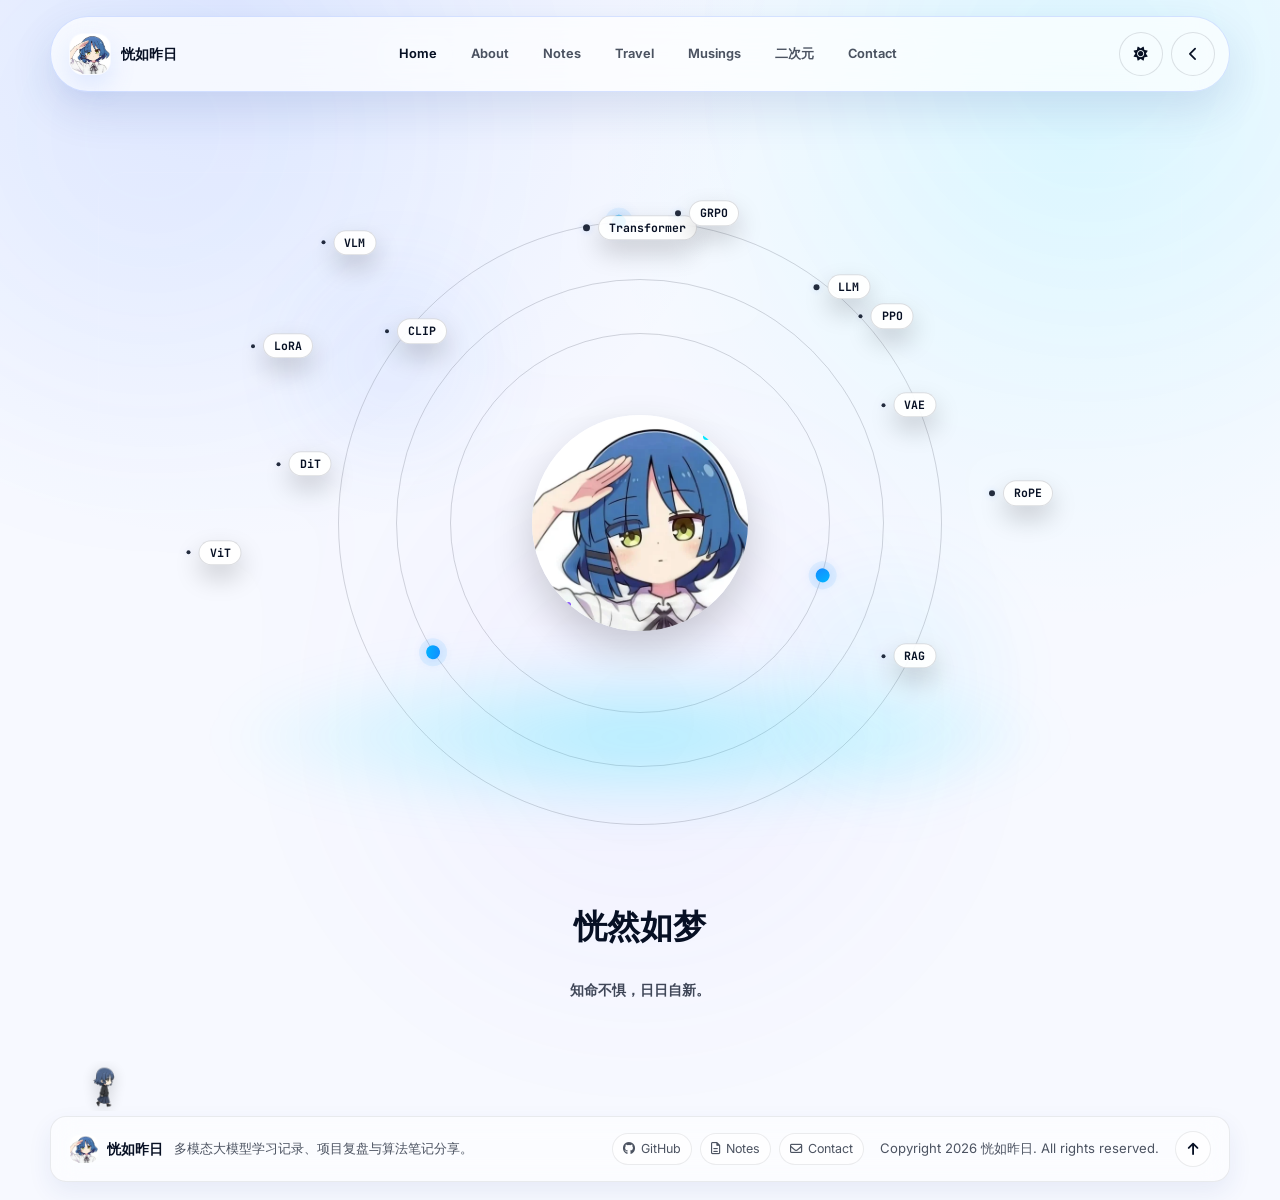
==== commit 480b09f1: "Travel" ====
--- a/index.html
+++ b/index.html
@@ -46,7 +46,7 @@
       <a href="./index.html" class="active">Home</a>
       <a href="./about.html">About</a>
       <a href="./projects.html">Notes</a>
-      <a href="./works.html">Projects</a>
+      <a href="./works.html">Travel</a>
       <a href="./blog.html">Musings</a>
       <a href="./anime.html">二次元</a>
       <a href="./contact.html">Contact</a>
--- a/css/style.css
+++ b/css/style.css
@@ -2033,253 +2033,240 @@
   padding-bottom: 20px;
 }
 
-.travel-hero {
-  padding-bottom: 34px;
-}
-
-.travel-hero-shell {
-  max-width: 760px;
-}
-
-.travel-hero-shell h1 {
-  margin-bottom: 14px;
-  font-size: clamp(1.6rem, 2.8vw, 2.5rem);
-}
-
-.travel-hero-shell p:not(.eyebrow) {
+.travel-map-section {
+  padding-top: 22px;
+  padding-bottom: 20px;
+}
+
+.travel-map-shell {
+  display: grid;
+  gap: 12px;
+  justify-items: center;
+  text-align: center;
+}
+
+.travel-map-shell p:not(.eyebrow) {
+  max-width: 720px;
+  color: var(--muted);
+  font-size: 0.92rem;
+}
+
+.travel-map-lead {
+  margin-bottom: 0;
+}
+
+.travel-map-board {
+  width: min(100%, 940px);
+  margin-top: 12px;
+}
+
+.travel-map-hint {
+  margin-top: 4px;
+  color: var(--muted);
+  font-size: 0.82rem;
+  letter-spacing: 0.08em;
+  text-transform: uppercase;
+}
+
+.travel-map-visual {
+  position: relative;
+  width: 100%;
+  min-height: 560px;
+  padding: clamp(14px, 2.4vw, 22px);
+  border: 1px solid rgba(255,255,255,.08);
+  border-radius: 28px;
+  background: transparent;
+  box-shadow: 0 16px 36px rgba(0, 0, 0, 0.12);
+}
+
+.travel-map-chart {
+  min-height: calc(560px - 2 * clamp(14px, 2.4vw, 22px));
+  width: 100%;
+  height: 100%;
+}
+
+.travel-map-fallback {
+  display: grid;
+  place-items: center;
+  width: 100%;
+  min-height: inherit;
+  height: 100%;
   color: var(--muted);
   font-size: 0.95rem;
 }
 
 .travel-gallery-section {
   display: grid;
-  gap: 24px;
-  padding-top: 8px;
-  border:0;
+  grid-template-columns: repeat(3, minmax(0, 1fr));
+  gap: 22px;
+  padding-top: 22px;
+  border: 0;
   background: transparent;
 }
 
-.travel-gallery-card {
+.travel-postcard {
+  position: relative;
+  display: grid;
+  gap: 8px;
+  padding: 0 0 10px;
+  border-radius: 0;
+  background: transparent;
+  box-shadow: none;
+  transition: transform 180ms ease;
+}
+
+.travel-postcard:hover {
+  transform: translateY(-3px);
+}
+
+.travel-postcard-visual {
+  position: relative;
+}
+
+.travel-postcard-frame {
   position: relative;
   overflow: hidden;
-  padding: 24px;
   border: 0;
+  border-radius: 10px;
   background: transparent;
-  box-shadow: 0;
-  backdrop-filter: none;
-}
-
-.travel-gallery-head {
-  display: flex;
-  align-items: flex-end;
-  justify-content: space-between;
-  gap: 16px;
-  margin-bottom: 24px;
-}
-
-.travel-gallery-head h2 {
-  margin-bottom: 0;
-  font-size: clamp(1.2rem, 1.8vw, 1.6rem);
-}
-
-.travel-gallery-status {
-  flex: 0 0 auto;
-}
-
-.travel-gallery-status span {
-  display: inline-flex;
-  align-items: center;
-  min-height: 36px;
-  padding: 0 14px;
-  border: 1px solid rgba(255,255,255,.14);
-  border-radius: 999px;
-  color: var(--secondary);
-  background: rgba(255,255,255,.06);
-  font-family: var(--font-mono);
-  font-size: 0.74rem;
-  font-weight: 800;
-}
-
-.travel-coverflow-shell {
-  position: relative;
-  min-height: clamp(240px, 32vw, 360px);
-  padding: 0 56px;
-}
-
-.travel-coverflow-stage {
-  position: relative;
-  height: clamp(240px, 32vw, 360px);
-  perspective: 1400px;
-  transform-style: preserve-3d;
-}
-
-.travel-slide-card {
-  position: absolute;
-  top: 50%;
-  left: 50%;
-  width: min(100%, 520px);
-  aspect-ratio: 16 / 10;
-  margin: 0;
-  overflow: hidden;
-  border: 1px solid rgba(255,255,255,.1);
-  border-radius: 28px;
-  background: rgba(255,255,255,.04);
-  box-shadow: 0 20px 46px rgba(0, 0, 0, 0.22);
-  opacity: 0;
-  pointer-events: none;
-  transform: translate(-50%, -50%) scale(0.75);
-  transition:
-    transform 520ms cubic-bezier(.22, 1, .36, 1),
-    opacity 320ms ease,
-    box-shadow 320ms ease,
-    border-color 320ms ease,
-    filter 320ms ease;
-}
-
-.travel-slide-card img {
-  display: block;
+  box-shadow: 0 16px 28px rgba(22, 14, 10, 0.14);
+  aspect-ratio: 16 / 9;
+}
+
+.travel-postcard-image {
+  position: absolute;
+  inset: 0;
   width: 100%;
   height: 100%;
   object-fit: cover;
-}
-
-.travel-slide-glow {
-  position: absolute;
-  inset: auto 10% 0;
-  height: 32%;
-  border-radius: 50%;
-  background: radial-gradient(circle, rgba(91, 140, 255, 0.28), transparent 70%);
-  filter: blur(24px);
   opacity: 0;
+  transform: scale(1.03);
+  transition: opacity 220ms ease, transform 220ms ease;
+}
+
+.travel-postcard-image.is-active {
+  opacity: 1;
+  transform: scale(1);
+}
+
+.travel-postcard-button {
+  position: absolute;
+  top: 50%;
+  z-index: 2;
+  width: 34px;
+  height: 34px;
+  border: 0;
+  border-radius: 999px;
+  color: #fff8ef;
+  background: rgba(70, 49, 38, 0.52);
+  box-shadow: 0 8px 16px rgba(41, 24, 16, 0.2);
+  transform: translateY(-50%);
+  transition: background 180ms ease, transform 180ms ease;
+}
+
+.travel-postcard-button:hover {
+  background: rgba(70, 49, 38, 0.72);
+  transform: translateY(-50%) scale(1.04);
+}
+
+.travel-postcard-button.is-prev {
+  left: 14px;
+}
+
+.travel-postcard-button.is-next {
+  right: 14px;
+}
+
+.travel-postcard-button span {
+  display: block;
+  font-size: 1.28rem;
+  line-height: 1;
+}
+
+.travel-postcard-seal {
+  position: absolute;
+  right: 16px;
+  bottom: 14px;
+  z-index: 3;
+  display: grid;
+  justify-items: end;
+  gap: 1px;
+  max-width: min(58%, 220px);
+  min-width: 0;
+  padding: 0;
+  background: transparent;
+  box-shadow: none;
+  text-align: right;
   pointer-events: none;
-  transition: opacity 320ms ease;
-}
-
-.travel-slide-card.is-active {
-  z-index: 4;
-  opacity: 1;
-  pointer-events: auto;
-  transform: translate(-50%, -50%) translateZ(0) scale(1);
-  border-color: rgba(0, 229, 255, 0.26);
-  box-shadow:
-    0 26px 64px rgba(0, 0, 0, 0.28),
-    0 0 28px rgba(91, 140, 255, 0.12);
-}
-
-.travel-slide-card.is-active .travel-slide-glow {
-  opacity: 1;
-}
-
-.travel-slide-card.is-prev {
-  z-index: 3;
-  opacity: 0.82;
-  transform: translate(-50%, -50%) translateX(-34%) rotateY(28deg) scale(0.84);
-  filter: saturate(0.9) brightness(0.92);
-}
-
-.travel-slide-card.is-next {
-  z-index: 3;
-  opacity: 0.82;
-  transform: translate(-50%, -50%) translateX(34%) rotateY(-28deg) scale(0.84);
-  filter: saturate(0.9) brightness(0.92);
-}
-
-.travel-slide-card.is-hidden-left {
-  z-index: 1;
-  opacity: 0;
-  transform: translate(-50%, -50%) translateX(-52%) scale(0.68);
-}
-
-.travel-slide-card.is-hidden-right {
-  z-index: 1;
-  opacity: 0;
-  transform: translate(-50%, -50%) translateX(52%) scale(0.68);
-}
-
-.travel-slider-button {
-  position: absolute;
-  top: 50%;
-  z-index: 5;
-  display: inline-grid;
-  place-items: center;
-  width: 44px;
-  height: 44px;
-  border: 1px solid var(--line);
-  border-radius: 999px;
-  color: var(--text);
-  background: rgba(8, 13, 34, 0.6);
-  transform: translateY(-50%);
-  transition: transform 180ms ease, border-color 180ms ease, background 180ms ease, box-shadow 180ms ease;
-  backdrop-filter: blur(12px);
-}
-
-.travel-slider-button.is-prev {
-  left: 0;
-}
-
-.travel-slider-button.is-next {
-  right: 0;
-}
-
-.travel-slider-button:hover {
-  transform: translateY(calc(-50% - 2px));
-  border-color: rgba(0, 229, 255, 0.3);
-  background: rgba(8, 13, 34, 0.82);
-  box-shadow: 0 0 18px rgba(0, 229, 255, 0.12);
-}
-
-.travel-slider-dots {
+}
+
+.travel-postcard-place,
+.travel-postcard-date {
+  margin: 0;
+  font-family: "MedievalSharp", "Cinzel Decorative", "Papyrus", fantasy;
+  text-shadow: 0 2px 14px rgba(18, 12, 9, 0.24);
+}
+
+.travel-postcard-place {
+  max-width: 100%;
+  font-size: 0.86rem;
+  font-weight: 700;
+  letter-spacing: 0.1em;
+  line-height: 1.15;
+}
+
+.travel-postcard-date {
+  font-size: 0.7rem;
+  opacity: 0.92;
+  letter-spacing: 0.18em;
+  text-transform: uppercase;
+}
+
+.travel-postcard-dots {
+  position: absolute;
+  left: 14px;
+  bottom: 18px;
+  z-index: 2;
   display: flex;
-  justify-content: center;
   gap: 8px;
-  margin-top: 16px;
-}
-
-.travel-dot {
-  width: 28px;
-  height: 6px;
+}
+
+.travel-postcard-dot {
+  width: 8px;
+  height: 8px;
   padding: 0;
   border: 0;
   border-radius: 999px;
-  background: rgba(255,255,255,.2);
-  transition: width 180ms ease, background 180ms ease;
-}
-
-.travel-dot.is-active {
-  width: 40px;
-  background: var(--secondary);
-}
-
-[data-theme="light"] .travel-gallery-card {
-  background: transparent;
-  box-shadow: 0;
-}
-
-[data-theme="light"] .travel-gallery-status span {
-  border-color: rgba(9, 16, 36, 0.1);
-  background: rgba(255,255,255,.72);
-}
-
-[data-theme="light"] .travel-slide-card {
+  background: rgba(133, 99, 61, 0.28);
+  transition: transform 180ms ease, background 180ms ease;
+}
+
+.travel-postcard-dot.is-active {
+  background: #8d5f3a;
+  transform: scale(1.18);
+}
+
+[data-theme="light"] .travel-map-visual {
   border-color: rgba(9, 16, 36, 0.08);
-  background: rgba(255,255,255,.72);
-  box-shadow: 0 18px 44px rgba(35, 70, 150, 0.14);
-}
-
-[data-theme="light"] .travel-slide-card.is-active {
-  border-color: rgba(22, 136, 255, 0.24);
-  box-shadow:
-    0 22px 52px rgba(35, 70, 150, 0.18),
-    0 0 22px rgba(22, 136, 255, 0.08);
-}
-
-[data-theme="light"] .travel-slider-button {
-  border-color: rgba(9, 16, 36, 0.08);
-  background: rgba(255,255,255,.72);
-}
-
-[data-theme="light"] .travel-dot {
-  background: rgba(9, 16, 36, 0.16);
+  background: rgba(255,255,255,.6);
+  box-shadow: 0 14px 28px rgba(35, 70, 150, 0.12);
+}
+
+[data-theme="light"] .travel-postcard-place,
+[data-theme="light"] .travel-postcard-date {
+  color: #fff8ef;
+}
+
+[data-theme="dark"] .travel-postcard {
+  box-shadow: none;
+}
+
+[data-theme="dark"] .travel-postcard-place,
+[data-theme="dark"] .travel-postcard-date {
+  color: #e8f2ff;
+  text-shadow:
+    0 0 10px rgba(121, 189, 255, 0.18),
+    0 2px 16px rgba(12, 16, 42, 0.42);
 }
 
 .cta-card {
--- a/css/responsive.css
+++ b/css/responsive.css
@@ -204,18 +204,8 @@
     grid-template-columns: 1fr;
   }
 
-  .travel-coverflow-shell {
-    min-height: 300px;
-    padding: 0 46px;
-  }
-
-  .travel-coverflow-stage {
-    height: 300px;
-  }
-
-  .travel-slider-button {
-    width: 38px;
-    height: 38px;
+  .travel-gallery-section {
+    grid-template-columns: repeat(2, minmax(0, 1fr));
   }
 
   .musing-year-heading {
@@ -467,35 +457,18 @@
     padding: 16px;
   }
 
-  .travel-gallery-card {
-    padding: 18px;
-  }
-
-  .travel-gallery-head {
-    align-items: flex-start;
-    flex-direction: column;
-  }
-
-  .travel-coverflow-shell {
-    min-height: 240px;
-    padding: 0 38px;
-  }
-
-  .travel-coverflow-stage {
-    height: 240px;
-  }
-
-  .travel-slide-card {
-    width: min(100%, 320px);
-    border-radius: 22px;
-  }
-
-  .travel-slide-card.is-prev {
-    transform: translate(-50%, -50%) translateX(-24%) rotateY(18deg) scale(0.82);
-  }
-
-  .travel-slide-card.is-next {
-    transform: translate(-50%, -50%) translateX(24%) rotateY(-18deg) scale(0.82);
+  .travel-map-visual {
+    min-height: 420px;
+    padding: 16px;
+  }
+
+  .travel-map-chart {
+    min-height: 388px;
+  }
+
+  .travel-gallery-section {
+    grid-template-columns: 1fr;
+    gap: 14px;
   }
 
   .sticky-notes-grid {
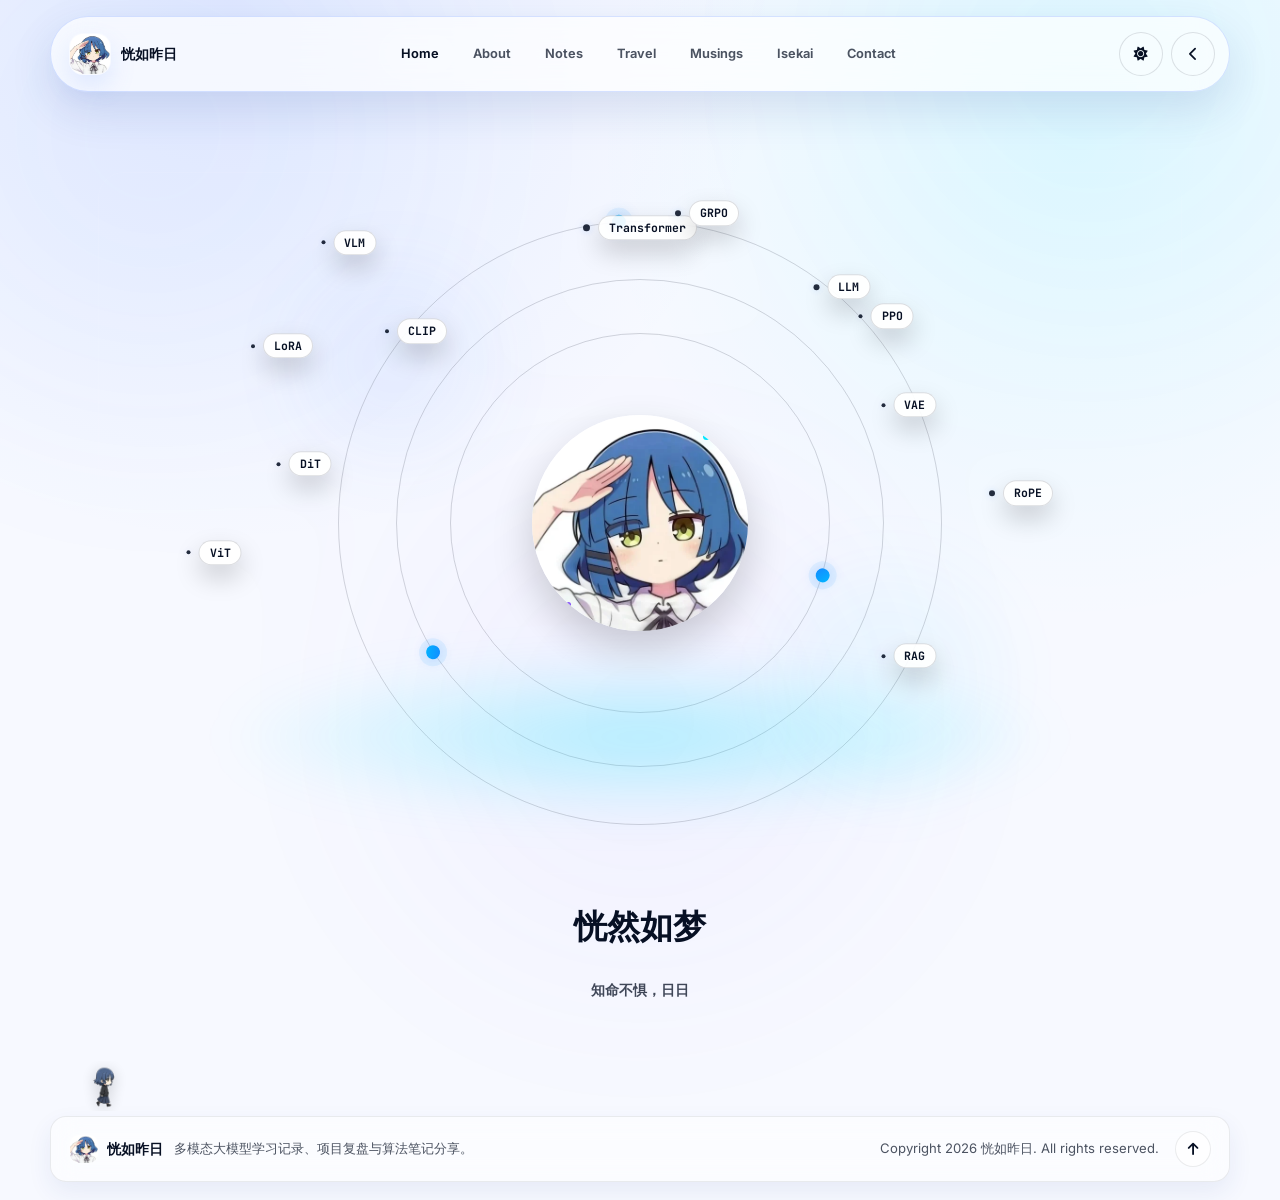
==== commit 84901896: "isekai" ====
--- a/index.html
+++ b/index.html
@@ -48,7 +48,7 @@
       <a href="./projects.html">Notes</a>
       <a href="./works.html">Travel</a>
       <a href="./blog.html">Musings</a>
-      <a href="./anime.html">二次元</a>
+      <a href="./anime.html">Isekai</a>
       <a href="./contact.html">Contact</a>
     </nav>
     <div class="header-actions">
@@ -87,11 +87,6 @@
         </a>
         <p data-profile="tagline">多模态大模型学习记录、项目复盘与算法笔记分享。</p>
       </div>
-      <div class="footer-links">
-        <a href="https://github.com/" data-href="github" target="_blank" rel="noopener"><i class="fa-brands fa-github"></i> GitHub</a>
-        <a href="./projects.html"><i class="fa-regular fa-file-lines"></i> Notes</a>
-        <a href="./contact.html"><i class="fa-regular fa-envelope"></i> Contact</a>
-      </div>
     </div>
     <div class="footer-bottom">
       <p>Copyright <span data-current-year></span> <span data-profile="name">恍如昨日</span>. All rights reserved.</p>
--- a/css/style.css
+++ b/css/style.css
@@ -406,7 +406,7 @@
 .section-shell {
   width: min(calc(100% - 40px), var(--max-width));
   margin: 0 auto;
-  padding: 76px 0;
+  padding: 50px 0;
 }
 
 .hero {
@@ -1895,63 +1895,159 @@
 }
 
 /* ACGN pages */
-.acgn-section {
-  padding-top: 24px;
-}
-
-.acgn-grid {
-  display: grid;
-  grid-template-columns: repeat(3, minmax(0, 1fr));
+.acgn-home-page {
+  padding-top: 0;
+  padding-bottom: 20px;
+}
+
+.inner-page.acgn-home-page {
+  padding-top: 0;
+}
+
+.acgn-home {
+  display: grid;
+  gap: 0;
+  padding-top: 0;
+}
+
+.acgn-home-hero {
+  position: relative;
+  overflow: hidden;
+  width: 100vw;
+  max-width: none;
+  margin-left: calc(50% - 50vw);
+  margin-right: calc(50% - 50vw);
+  min-height: 66vh;
+  display: grid;
+  place-items: center;
+  padding: 120px clamp(24px, 4vw, 48px) 72px;
+  border-radius: 0;
+  background:
+    linear-gradient(180deg, rgba(7, 10, 22, 0.28), rgba(7, 10, 22, 0.7)),
+    url("../assets/images/bg.jpg") center/cover no-repeat;
+  box-shadow: 0 24px 44px rgba(0, 0, 0, 0.22);
+}
+
+.acgn-home-hero::after {
+  content: "";
+  position: absolute;
+  inset: 0;
+  background:
+    linear-gradient(180deg, rgba(6, 10, 20, 0.08), rgba(6, 10, 20, 0.62)),
+    radial-gradient(circle at 50% 18%, rgba(140, 210, 255, 0.18), transparent 28%);
+  pointer-events: none;
+}
+
+.acgn-home-hero > * {
+  position: relative;
+  z-index: 1;
+}
+
+.acgn-home-mark {
+  margin: 0;
+  color: rgba(255, 255, 255, 0.92);
+  font-size: clamp(0.92rem, 1.2vw, 1.05rem);
+  letter-spacing: 0.34em;
+  text-indent: 0.34em;
+  text-transform: uppercase;
+}
+
+.acgn-home-rows {
+  display: grid;
+  gap: 22px;
+  padding-top: 34px;
+  width: min(calc(100% - 24px), 1600px);
+}
+
+.acgn-row {
+  display: grid;
+  gap: 14px;
+  width: 100%;
+  margin: 0 auto;
+}
+
+.acgn-row-heading {
+  display: flex;
+  align-items: baseline;
+  justify-content: flex-start;
   gap: 16px;
 }
 
-.acgn-card {
+.acgn-row-heading p {
+  margin: 0;
+  color: var(--secondary);
+  font-family: var(--font-mono);
+  font-size: 0.72rem;
+  font-weight: 800;
+  letter-spacing: 0.14em;
+  text-transform: uppercase;
+}
+
+.acgn-row-strip {
+  display: grid;
+  grid-template-columns: repeat(5, minmax(0, 1fr));
+  gap: 14px;
+}
+
+.acgn-strip-card {
+  position: relative;
   display: block;
   overflow: hidden;
-  border: 1px solid var(--line);
-  border-radius: var(--radius-md);
+  width: 80%;
+  min-height: 144px;
+  height: 144px;
+  justify-self: center;
+  border-radius: 12px;
   color: inherit;
-  background: var(--surface);
-  box-shadow: 0 14px 34px rgba(0, 0, 0, 0.16);
-  backdrop-filter: blur(18px);
-  transition: transform 180ms ease, border-color 180ms ease;
-}
-
-.acgn-card:hover {
-  border-color: rgba(255, 122, 182, 0.34);
-  transform: translateY(-4px);
-}
-
-.acgn-card img {
+  background: rgba(255,255,255,.04);
+  box-shadow: 0 18px 32px rgba(0, 0, 0, 0.2);
+  transition: box-shadow 220ms ease;
+}
+
+.acgn-strip-card:hover {
+  box-shadow: 0 22px 38px rgba(0, 0, 0, 0.28);
+}
+
+.acgn-strip-card img {
   width: 100%;
-  aspect-ratio: 16 / 10;
+  height: 100%;
+  min-height: 144px;
   object-fit: cover;
-}
-
-.acgn-card-body {
-  padding: 16px;
-}
-
-.acgn-card-body > span {
-  color: var(--secondary);
-  font-family: var(--font-mono);
-  font-size: 0.68rem;
-  font-weight: 800;
-  text-transform: uppercase;
-}
-
-.acgn-card-body h2 {
-  margin: 8px 0;
-  font-size: 1rem;
-}
-
-.acgn-card-body p {
-  color: var(--muted);
-  font-size: 0.84rem;
-}
-
-.acgn-card-body em {
-  font-style: normal;
+  transform-origin: center center;
+  transition: transform 260ms ease;
+}
+
+.acgn-strip-card:hover img {
+  transform: translateY(-8px) scale(1.12);
+}
+
+.acgn-strip-overlay {
+  position: absolute;
+  inset: 0;
+  display: flex;
+  align-items: center;
+  justify-content: center;
+  padding: 12px;
+  background: rgba(6, 10, 20, 0.52);
+  opacity: 0;
+  transition: opacity 220ms ease, box-shadow 220ms ease, background 220ms ease;
+}
+
+.acgn-strip-overlay strong {
+  color: #ffffff;
+  font-size: 0.95rem;
+  font-weight: 500;
+  line-height: 1.2;
+  font-family: var(--font-body);
+  text-align: center;
+  text-shadow: 0 4px 16px rgba(0, 0, 0, 0.42);
+}
+
+.acgn-strip-card:hover .acgn-strip-overlay,
+.acgn-strip-card:focus-visible .acgn-strip-overlay {
+  opacity: 1;
+  background: rgba(6, 10, 20, 0.6);
+  box-shadow: inset 0 0 0 1px rgba(255, 255, 255, 0.16), 0 0 26px rgba(130, 176, 255, 0.24);
 }
 
 .acgn-detail-section {
@@ -2034,6 +2130,7 @@
 }
 
 .travel-map-section {
+  width: min(calc(100% - 24px), 1680px);
   padding-top: 22px;
   padding-bottom: 20px;
 }
@@ -2046,7 +2143,7 @@
 }
 
 .travel-map-shell p:not(.eyebrow) {
-  max-width: 720px;
+  max-width: 920px;
   color: var(--muted);
   font-size: 0.92rem;
 }
@@ -2056,7 +2153,7 @@
 }
 
 .travel-map-board {
-  width: min(100%, 940px);
+  width: 100%;
   margin-top: 12px;
 }
 
@@ -2071,8 +2168,8 @@
 .travel-map-visual {
   position: relative;
   width: 100%;
-  min-height: 560px;
-  padding: clamp(14px, 2.4vw, 22px);
+  min-height: 720px;
+  padding: clamp(16px, 2vw, 22px);
   border: 1px solid rgba(255,255,255,.08);
   border-radius: 28px;
   background: transparent;
@@ -2080,7 +2177,7 @@
 }
 
 .travel-map-chart {
-  min-height: calc(560px - 2 * clamp(14px, 2.4vw, 22px));
+  min-height: calc(720px - 2 * clamp(16px, 2vw, 22px));
   width: 100%;
   height: 100%;
 }
@@ -2285,7 +2382,7 @@
 
 .site-footer {
   width: min(calc(100% - 40px), var(--max-width));
-  margin: 0 auto 18px;
+  margin: 50px auto 18px;
   position: relative;
   display: flex;
   flex-wrap: wrap;
@@ -3184,12 +3281,109 @@
   padding-top: 30px;
 }
 
+.note-layout {
+  display: grid;
+  grid-template-columns: 260px minmax(0, 1fr);
+  gap: 24px;
+  align-items: start;
+}
+
+.note-toc {
+  position: sticky;
+  top: 108px;
+  padding: 18px 16px;
+}
+
+.note-toc-head {
+  display: flex;
+  align-items: center;
+  justify-content: space-between;
+  gap: 12px;
+  margin-bottom: 12px;
+}
+
+.note-toc-title {
+  margin: 0;
+  color: var(--text);
+  font-family: var(--font-mono);
+  font-size: 0.8rem;
+  letter-spacing: 0.14em;
+  text-transform: uppercase;
+}
+
+.note-toc-back {
+  display: inline-flex;
+  align-items: center;
+  justify-content: center;
+  gap: 8px;
+  min-height: 32px;
+  padding: 0 10px;
+  border: 1px solid var(--line);
+  border-radius: 999px;
+  color: var(--muted);
+  background: rgba(255,255,255,.04);
+  transition: color 160ms ease, border-color 160ms ease, transform 160ms ease;
+}
+
+.note-toc-back:hover {
+  color: var(--secondary);
+  border-color: rgba(0, 229, 255, 0.28);
+  transform: translateX(-1px);
+}
+
+.note-toc-back span {
+  font-size: 0.78rem;
+  white-space: nowrap;
+}
+
+.note-toc-empty {
+  margin: 0;
+  color: var(--faint);
+  font-size: 0.84rem;
+}
+
+.note-toc-nav {
+  display: grid;
+  gap: 6px;
+}
+
+.note-toc-link {
+  color: var(--muted);
+  font-size: 0.86rem;
+  line-height: 1.45;
+  transition: color 160ms ease, transform 160ms ease;
+}
+
+.note-toc-link:hover {
+  color: var(--secondary);
+  transform: translateX(2px);
+}
+
+.note-toc-link.is-active {
+  color: var(--text);
+  font-weight: 700;
+}
+
+.note-toc-link.level-2 {
+  padding-left: 10px;
+}
+
+.note-toc-link.level-3 {
+  padding-left: 20px;
+  font-size: 0.82rem;
+}
+
+.note-toc-link.level-4 {
+  padding-left: 30px;
+  color: var(--faint);
+  font-size: 0.8rem;
+}
+
 .markdown-reader {
-  max-width: 920px;
-  margin: 0 auto;
   padding: clamp(26px, 5vw, 54px);
 }
 
+.markdown-reader h1,
 .markdown-reader h2,
 .markdown-reader h3,
 .markdown-reader h4,
@@ -3200,6 +3394,11 @@
   line-height: 1.18;
 }
 
+.markdown-reader h1 {
+  margin-top: 0;
+  font-size: clamp(1.5rem, 2.4vw, 2.2rem);
+}
+
 .markdown-reader h2 {
   font-size: clamp(1.16rem, 1.8vw, 1.65rem);
 }
@@ -3237,6 +3436,10 @@
   margin: 0 0.45em 0 -1.2em;
   accent-color: var(--secondary);
   vertical-align: -0.12em;
+}
+
+.markdown-reader .task-list-item label {
+  display: inline;
 }
 
 .markdown-reader blockquote {
@@ -3289,6 +3492,17 @@
   white-space: pre;
 }
 
+.markdown-reader .math-block {
+  overflow-x: auto;
+  overflow-y: hidden;
+  margin: 1.2rem 0;
+  padding: 0.15rem 0;
+}
+
+.markdown-reader mjx-container[jax="SVG"] {
+  margin: 0.2rem 0;
+}
+
 .markdown-reader hr {
   height: 1px;
   margin: 2em 0;
--- a/css/responsive.css
+++ b/css/responsive.css
@@ -49,7 +49,7 @@
   .blog-grid,
   .blog-grid-wide,
   .sticky-notes-grid,
-  .acgn-grid {
+  .acgn-row-strip {
     grid-template-columns: repeat(2, minmax(0, 1fr));
   }
 
@@ -171,7 +171,7 @@
   .blog-grid,
   .blog-grid-wide,
   .sticky-notes-grid,
-  .acgn-grid,
+  .acgn-row-strip,
   .contact-account-grid,
   .contact-panel {
     grid-template-columns: 1fr;
@@ -458,17 +458,26 @@
   }
 
   .travel-map-visual {
-    min-height: 420px;
+    min-height: 500px;
     padding: 16px;
   }
 
   .travel-map-chart {
-    min-height: 388px;
+    min-height: 468px;
   }
 
   .travel-gallery-section {
     grid-template-columns: 1fr;
     gap: 14px;
+  }
+
+  .note-layout {
+    grid-template-columns: 1fr;
+  }
+
+  .note-toc {
+    position: static;
+    order: -1;
   }
 
   .sticky-notes-grid {
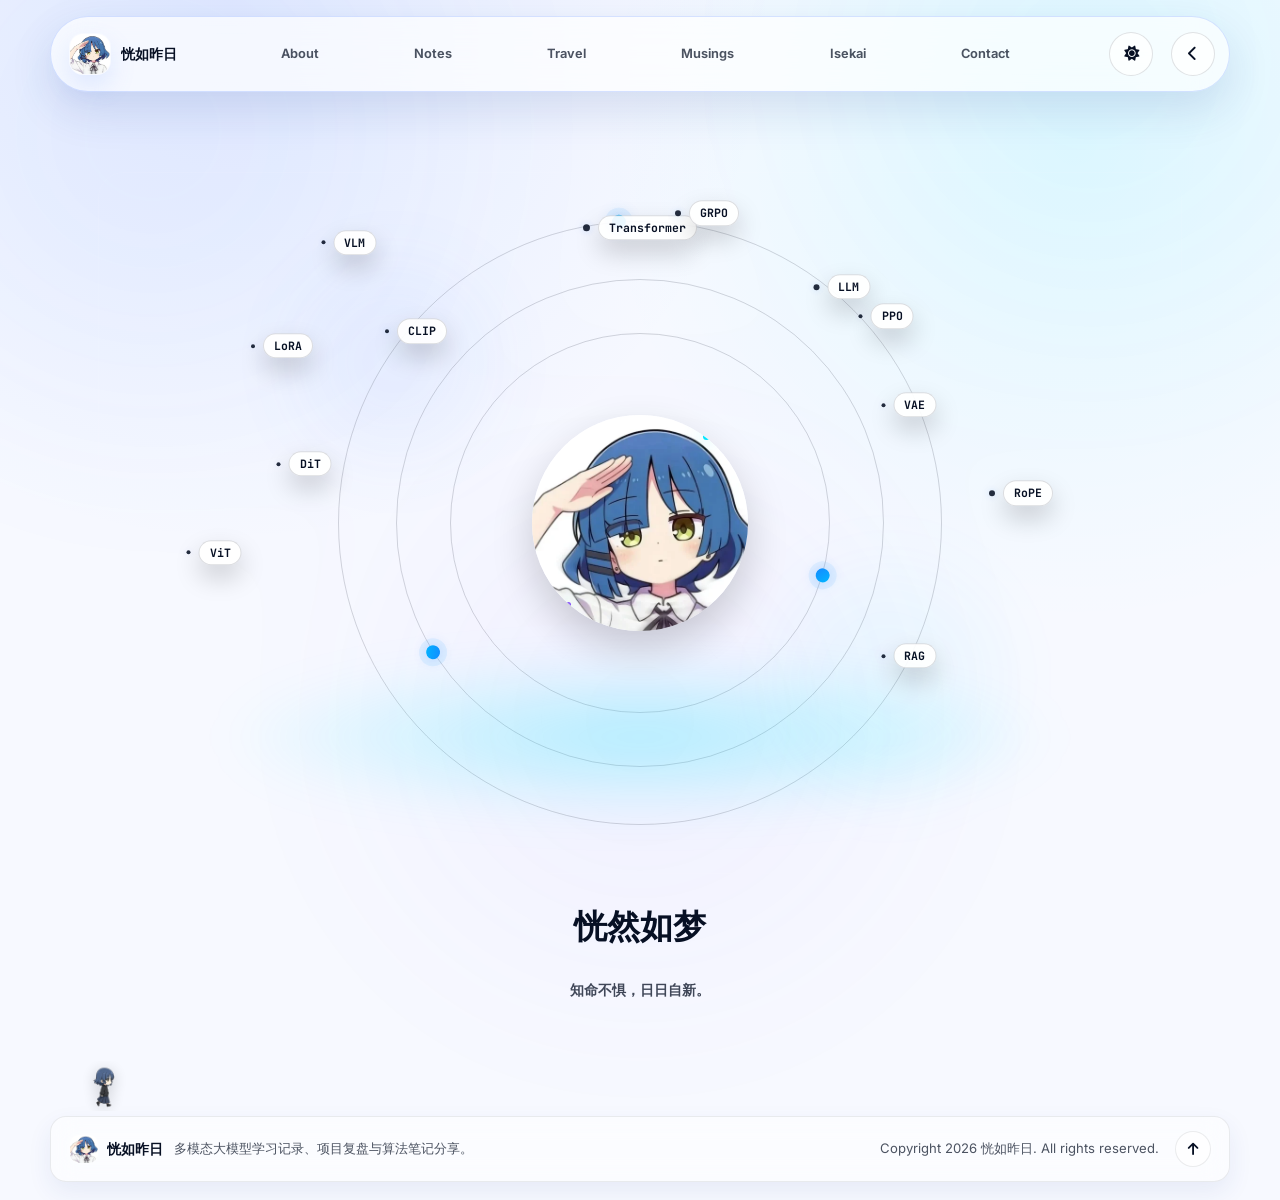
==== commit fc5a7372: "修改导航栏" ====
--- a/index.html
+++ b/index.html
@@ -43,7 +43,6 @@
       <span class="brand-text" data-profile="name">恍如昨日</span>
     </a>
     <nav class="site-nav" aria-label="Primary navigation">
-      <a href="./index.html" class="active">Home</a>
       <a href="./about.html">About</a>
       <a href="./projects.html">Notes</a>
       <a href="./works.html">Travel</a>
@@ -51,14 +50,12 @@
       <a href="./anime.html">Isekai</a>
       <a href="./contact.html">Contact</a>
     </nav>
-    <div class="header-actions">
-      <button class="icon-button theme-toggle" type="button" aria-label="Toggle color theme" data-theme-toggle>
-        <i class="fa-solid fa-moon"></i>
-      </button>
-      <button class="icon-button menu-toggle" type="button" aria-label="Open navigation" data-menu-toggle>
-        <i class="fa-solid fa-bars"></i>
-      </button>
-    </div>
+    <button class="icon-button theme-toggle" type="button" aria-label="Toggle color theme" data-theme-toggle>
+      <i class="fa-solid fa-moon"></i>
+    </button>
+    <button class="icon-button menu-toggle" type="button" aria-label="Open navigation" data-menu-toggle>
+      <i class="fa-solid fa-bars"></i>
+    </button>
   </header>
 
   <main class="page-transition">
--- a/css/style.css
+++ b/css/style.css
@@ -18,6 +18,39 @@
   --danger: #ff5b7f;
   --shadow: 0 20px 60px rgba(0, 0, 0, 0.28);
   --shadow-soft: 0 14px 38px rgba(0, 0, 0, 0.18);
+  --loader-bg: rgba(5, 8, 22, 0.92);
+  --loader-orbit-line: rgba(255, 255, 255, 0.16);
+  --header-bg: rgba(8, 13, 34, 0.58);
+  --header-tooltip-bg: rgba(8, 13, 34, 0.86);
+  --nav-shell-bg: rgba(255, 255, 255, 0.04);
+  --nav-hover-bg: rgba(255, 255, 255, 0.1);
+  --icon-button-bg: rgba(255, 255, 255, 0.08);
+  --icon-button-hover-bg: rgba(255, 255, 255, 0.13);
+  --acgn-hero-wash-top: rgba(7, 10, 22, 0.28);
+  --acgn-hero-wash-bottom: rgba(7, 10, 22, 0.7);
+  --acgn-hero-overlay-top: rgba(6, 10, 20, 0.08);
+  --acgn-hero-overlay-bottom: rgba(6, 10, 20, 0.62);
+  --acgn-mark-text: rgba(255, 255, 255, 0.92);
+  --acgn-card-bg: rgba(255, 255, 255, 0.04);
+  --acgn-overlay-bg: rgba(6, 10, 20, 0.52);
+  --acgn-overlay-bg-hover: rgba(6, 10, 20, 0.6);
+  --acgn-overlay-line: rgba(255, 255, 255, 0.16);
+  --acgn-overlay-glow: 0 0 26px rgba(130, 176, 255, 0.24);
+  --puzzle-back-bg: #0d152b;
+  --puzzle-outline-line: rgba(255, 255, 255, 0.34);
+  --markdown-blockquote-bg: rgba(0, 229, 255, 0.07);
+  --markdown-inline-code-text: #dff8ff;
+  --markdown-inline-code-bg: rgba(255, 255, 255, 0.08);
+  --markdown-inline-code-line: rgba(255, 255, 255, 0.12);
+  --markdown-pre-bg: rgba(0, 0, 0, 0.28);
+  --markdown-th-bg: rgba(255, 255, 255, 0.07);
+  --footer-bg: rgba(255, 255, 255, 0.028);
+  --footer-line: rgba(255, 255, 255, 0.08);
+  --footer-button-bg: rgba(255, 255, 255, 0.03);
+  --footer-button-hover-bg: rgba(255, 255, 255, 0.06);
+  --cosmic-chip-bg: rgba(8, 13, 34, 0.88);
+  --cosmic-chip-bg-strong: rgba(8, 13, 34, 0.96);
+  --cosmic-chip-line: rgba(255, 255, 255, 0.12);
   --radius-xs: 10px;
   --radius-sm: 14px;
   --radius-md: 20px;
@@ -44,6 +77,39 @@
   --faint: rgba(7, 16, 36, 0.52);
   --shadow: 0 24px 70px rgba(35, 70, 150, 0.18);
   --shadow-soft: 0 18px 44px rgba(35, 70, 150, 0.14);
+  --loader-bg: rgba(247, 249, 255, 0.92);
+  --loader-orbit-line: rgba(9, 16, 36, 0.16);
+  --header-bg: rgba(255, 255, 255, 0.68);
+  --header-tooltip-bg: rgba(255, 255, 255, 0.92);
+  --nav-shell-bg: rgba(255, 255, 255, 0.72);
+  --nav-hover-bg: rgba(91, 140, 255, 0.14);
+  --icon-button-bg: rgba(255, 255, 255, 0.72);
+  --icon-button-hover-bg: rgba(255, 255, 255, 0.92);
+  --acgn-hero-wash-top: rgba(246, 248, 255, 0.22);
+  --acgn-hero-wash-bottom: rgba(222, 232, 255, 0.54);
+  --acgn-hero-overlay-top: rgba(255, 255, 255, 0.06);
+  --acgn-hero-overlay-bottom: rgba(214, 228, 255, 0.34);
+  --acgn-mark-text: rgba(20, 34, 72, 0.84);
+  --acgn-card-bg: rgba(255, 255, 255, 0.72);
+  --acgn-overlay-bg: rgba(243, 247, 255, 0.48);
+  --acgn-overlay-bg-hover: rgba(243, 247, 255, 0.7);
+  --acgn-overlay-line: rgba(91, 140, 255, 0.18);
+  --acgn-overlay-glow: 0 0 22px rgba(111, 154, 255, 0.2);
+  --puzzle-back-bg: #f4f7ff;
+  --puzzle-outline-line: rgba(9, 16, 36, 0.22);
+  --markdown-blockquote-bg: rgba(91, 140, 255, 0.1);
+  --markdown-inline-code-text: #23417f;
+  --markdown-inline-code-bg: rgba(91, 140, 255, 0.08);
+  --markdown-inline-code-line: rgba(91, 140, 255, 0.16);
+  --markdown-pre-bg: rgba(234, 240, 255, 0.92);
+  --markdown-th-bg: rgba(91, 140, 255, 0.09);
+  --footer-bg: rgba(255, 255, 255, 0.55);
+  --footer-line: rgba(9, 16, 36, 0.08);
+  --footer-button-bg: rgba(255, 255, 255, 0.52);
+  --footer-button-hover-bg: rgba(255, 255, 255, 0.86);
+  --cosmic-chip-bg: rgba(255, 255, 255, 0.86);
+  --cosmic-chip-bg-strong: rgba(255, 255, 255, 0.94);
+  --cosmic-chip-line: rgba(91, 140, 255, 0.16);
   color-scheme: light;
 }
 
@@ -165,7 +231,7 @@
   place-items: center;
   gap: 18px;
   align-content: center;
-  background: rgba(5, 8, 22, 0.92);
+  background: var(--loader-bg);
   backdrop-filter: blur(20px);
   transition: opacity 520ms ease, visibility 520ms ease;
 }
@@ -190,7 +256,7 @@
 .loader-orbit {
   width: 54px;
   height: 54px;
-  border: 1px solid rgba(255, 255, 255, 0.16);
+  border: 1px solid var(--loader-orbit-line);
   border-top-color: var(--secondary);
   border-right-color: var(--primary);
   border-radius: 50%;
@@ -207,12 +273,13 @@
   display: flex;
   align-items: center;
   justify-content: center;
+  gap: 10px;
   width: 62px;
   height: var(--header-height);
   padding: 0 9px;
   border: 1px solid var(--line);
   border-radius: 999px;
-  background: rgba(8, 13, 34, 0.58);
+  background: var(--header-bg);
   box-shadow: var(--shadow-soft);
   backdrop-filter: blur(22px);
   transform: translateX(0);
@@ -221,15 +288,11 @@
 
 .site-header.is-expanded {
   left: 50%;
-  justify-content: space-between;
+  justify-content: flex-start;
   width: min(calc(100% - 32px), var(--max-width));
   padding: 0 14px 0 18px;
   border-color: rgba(91, 140, 255, 0.24);
   transform: translateX(-50%);
-}
-
-[data-theme="light"] .site-header {
-  background: rgba(255, 255, 255, 0.68);
 }
 
 .brand {
@@ -256,7 +319,7 @@
   border: 1px solid var(--line);
   border-radius: 999px;
   color: var(--text);
-  background: rgba(8, 13, 34, 0.86);
+  background: var(--header-tooltip-bg);
   box-shadow: var(--shadow-soft);
   content: "展开导航";
   font-size: 0.78rem;
@@ -269,10 +332,6 @@
   white-space: nowrap;
 }
 
-[data-theme="light"] .site-header:not(.is-expanded) .brand::after {
-  background: rgba(255, 255, 255, 0.92);
-}
-
 .site-header:not(.is-expanded) .brand:hover::after,
 .site-header:not(.is-expanded) .brand:focus-visible::after {
   opacity: 1;
@@ -305,12 +364,12 @@
 .site-nav {
   display: flex;
   align-items: center;
-  justify-content: center;
-  gap: 4px;
-  padding: 6px;
-  border: 1px solid rgba(255,255,255,.08);
-  border-radius: 999px;
-  background: rgba(255,255,255,.04);
+  justify-content: flex-start;
+  gap: 6px;
+  padding: 0;
+  border: 0;
+  border-radius: 0;
+  background: transparent;
   max-width: 0;
   opacity: 0;
   overflow: hidden;
@@ -329,73 +388,102 @@
 
 .site-header.is-expanded .site-nav {
   position: static;
-  max-width: 760px;
+  flex: 1 1 auto;
+  max-width: none;
   opacity: 1;
   pointer-events: auto;
   transform: translateX(0);
   visibility: visible;
+  min-width: 0;
+  margin: 0 10px 0 14px;
+  justify-content: space-evenly;
 }
 
 .site-nav a {
   position: relative;
-  padding: 9px 15px;
+  display: inline-flex;
+  align-items: center;
+  justify-content: center;
+  min-height: 38px;
+  padding: 8px 10px;
   border-radius: 999px;
   color: var(--muted);
   font-size: 0.8rem;
   font-weight: 650;
+  white-space: nowrap;
   transition: color 180ms ease, background 180ms ease, transform 180ms ease;
 }
 
 .site-nav a:hover,
 .site-nav a.active {
   color: var(--text);
-  background: rgba(255, 255, 255, 0.1);
-}
-
-.header-actions {
+  background: var(--nav-hover-bg);
+}
+
+.site-header > .icon-button {
   display: inline-flex;
-  align-items: center;
-  gap: 8px;
+  flex: 0 0 auto;
   max-width: 0;
   opacity: 0;
   overflow: hidden;
   pointer-events: none;
   transform: translateX(8px);
   visibility: hidden;
-  transition: max-width 220ms ease, opacity 180ms ease, transform 180ms ease, visibility 180ms ease;
-}
-
-.site-header:not(.is-expanded) .header-actions {
+  transition: max-width 220ms ease, opacity 180ms ease, transform 180ms ease, visibility 180ms ease, margin-left 180ms ease;
+}
+
+.site-header > .theme-toggle {
+  margin-left: auto;
+}
+
+.site-header:not(.is-expanded) > .icon-button {
   position: absolute;
   width: 0;
-}
-
-.site-header.is-expanded .header-actions {
+  margin-left: 0;
+}
+
+.site-header.is-expanded > .icon-button {
   position: static;
-  max-width: 104px;
+  max-width: 44px;
   opacity: 1;
   pointer-events: auto;
   transform: translateX(0);
   visibility: visible;
 }
 
+.site-header.is-expanded > .menu-toggle {
+  margin-left: 8px;
+}
+
 .icon-button {
   display: inline-grid;
   place-items: center;
+  position: relative;
   width: 44px;
   height: 44px;
   border: 1px solid var(--line);
   border-radius: 999px;
   color: var(--text);
-  background: rgba(255, 255, 255, 0.08);
+  background: var(--icon-button-bg);
   box-shadow: inset 0 1px 0 rgba(255,255,255,.08);
   transition: transform 180ms ease, border-color 180ms ease, background 180ms ease;
+}
+
+.icon-button i {
+  position: absolute;
+  top: 50%;
+  left: 50%;
+  display: block;
+  font-size: 0.95rem;
+  line-height: 1;
+  transform: translate(-50%, -50%);
+  pointer-events: none;
 }
 
 .icon-button:hover {
   transform: translateY(-2px);
   border-color: rgba(0, 229, 255, 0.42);
-  background: rgba(255, 255, 255, 0.13);
+  background: var(--icon-button-hover-bg);
 }
 
 .menu-toggle {
@@ -729,10 +817,10 @@
   top: 50%;
   left: calc(var(--orbit-radius) + 22px);
   padding: 6px 10px;
-  border: 1px solid rgba(255,255,255,.12);
+  border: 1px solid var(--cosmic-chip-line);
   border-radius: 999px;
   color: var(--text);
-  background: rgba(8, 13, 34, 0.9);
+  background: var(--cosmic-chip-bg);
   box-shadow: 0 12px 26px rgba(0, 0, 0, 0.18);
   font-family: var(--font-mono);
   font-size: 0.72rem;
@@ -782,9 +870,9 @@
 
 .star-label {
   padding: 6px 10px;
-  border: 1px solid rgba(255,255,255,.12);
+  border: 1px solid var(--cosmic-chip-line);
   border-radius: 999px;
-  background: rgba(8, 13, 34, 0.88);
+  background: var(--cosmic-chip-bg);
   box-shadow: 0 12px 26px rgba(0, 0, 0, 0.18);
   font-family: var(--font-mono);
   font-size: 0.72rem;
@@ -812,7 +900,7 @@
 .star-chip:hover .star-label,
 .star-chip:focus-visible .star-label {
   border-color: rgba(0, 229, 255, 0.3);
-  background: rgba(8, 13, 34, 0.96);
+  background: var(--cosmic-chip-bg-strong);
   box-shadow: 0 14px 30px rgba(0, 0, 0, 0.22), 0 0 18px rgba(0, 229, 255, 0.1);
   transform: translateY(-2px);
 }
@@ -1917,14 +2005,17 @@
   max-width: none;
   margin-left: calc(50% - 50vw);
   margin-right: calc(50% - 50vw);
-  min-height: 66vh;
+  min-height: clamp(320px, 66vh, 760px);
   display: grid;
   place-items: center;
-  padding: 120px clamp(24px, 4vw, 48px) 72px;
+  padding: clamp(84px, 10vw, 120px) clamp(16px, 3.2vw, 48px) clamp(30px, 6vw, 72px);
   border-radius: 0;
   background:
-    linear-gradient(180deg, rgba(7, 10, 22, 0.28), rgba(7, 10, 22, 0.7)),
+    linear-gradient(180deg, var(--acgn-hero-wash-top), var(--acgn-hero-wash-bottom)),
     url("../assets/images/bg.jpg") center/cover no-repeat;
+  background-position: center, center;
+  background-repeat: no-repeat, no-repeat;
+  background-size: cover, cover;
   box-shadow: 0 24px 44px rgba(0, 0, 0, 0.22);
 }
 
@@ -1933,7 +2024,7 @@
   position: absolute;
   inset: 0;
   background:
-    linear-gradient(180deg, rgba(6, 10, 20, 0.08), rgba(6, 10, 20, 0.62)),
+    linear-gradient(180deg, var(--acgn-hero-overlay-top), var(--acgn-hero-overlay-bottom)),
     radial-gradient(circle at 50% 18%, rgba(140, 210, 255, 0.18), transparent 28%);
   pointer-events: none;
 }
@@ -1945,23 +2036,23 @@
 
 .acgn-home-mark {
   margin: 0;
-  color: rgba(255, 255, 255, 0.92);
-  font-size: clamp(0.92rem, 1.2vw, 1.05rem);
-  letter-spacing: 0.34em;
-  text-indent: 0.34em;
+  color: var(--acgn-mark-text);
+  font-size: clamp(0.76rem, 1vw, 1.05rem);
+  letter-spacing: clamp(0.16em, 0.45vw, 0.34em);
+  text-indent: clamp(0.16em, 0.45vw, 0.34em);
   text-transform: uppercase;
 }
 
 .acgn-home-rows {
   display: grid;
-  gap: 22px;
-  padding-top: 34px;
-  width: min(calc(100% - 24px), 1600px);
+  gap: clamp(14px, 2vw, 22px);
+  padding-top: clamp(16px, 3vw, 34px);
+  width: min(calc(100% - clamp(12px, 2vw, 24px)), 1600px);
 }
 
 .acgn-row {
   display: grid;
-  gap: 14px;
+  gap: clamp(8px, 1.4vw, 14px);
   width: 100%;
   margin: 0 auto;
 }
@@ -1977,31 +2068,36 @@
   margin: 0;
   color: var(--secondary);
   font-family: var(--font-mono);
-  font-size: 0.72rem;
+  font-size: clamp(0.64rem, 0.8vw, 0.72rem);
   font-weight: 800;
-  letter-spacing: 0.14em;
+  letter-spacing: clamp(0.08em, 0.24vw, 0.14em);
   text-transform: uppercase;
 }
 
 .acgn-row-strip {
   display: grid;
-  grid-template-columns: repeat(5, minmax(0, 1fr));
-  gap: 14px;
+  grid-template-columns: repeat(auto-fit, minmax(clamp(118px, 16vw, 188px), 1fr));
+  gap: clamp(8px, 1vw, 14px);
 }
 
 .acgn-strip-card {
   position: relative;
   display: block;
   overflow: hidden;
-  width: 80%;
-  min-height: 144px;
-  height: 144px;
+  width: 100%;
+  max-width: clamp(118px, 16vw, 188px);
+  aspect-ratio: 5 / 4;
   justify-self: center;
   border-radius: 12px;
   color: inherit;
-  background: rgba(255,255,255,.04);
+  background: var(--acgn-card-bg);
   box-shadow: 0 18px 32px rgba(0, 0, 0, 0.2);
   transition: box-shadow 220ms ease;
+}
+
+.acgn-row-manga .acgn-strip-card,
+.acgn-row-novel .acgn-strip-card {
+  aspect-ratio: 5 / 8;
 }
 
 .acgn-strip-card:hover {
@@ -2011,7 +2107,6 @@
 .acgn-strip-card img {
   width: 100%;
   height: 100%;
-  min-height: 144px;
   object-fit: cover;
   transform-origin: center center;
   transition: transform 260ms ease;
@@ -2028,14 +2123,14 @@
   align-items: center;
   justify-content: center;
   padding: 12px;
-  background: rgba(6, 10, 20, 0.52);
+  background: var(--acgn-overlay-bg);
   opacity: 0;
   transition: opacity 220ms ease, box-shadow 220ms ease, background 220ms ease;
 }
 
 .acgn-strip-overlay strong {
-  color: #ffffff;
-  font-size: 0.95rem;
+  color: var(--text);
+  font-size: clamp(0.78rem, 1vw, 0.95rem);
   font-weight: 500;
   line-height: 1.2;
   font-family: var(--font-body);
@@ -2046,8 +2141,8 @@
 .acgn-strip-card:hover .acgn-strip-overlay,
 .acgn-strip-card:focus-visible .acgn-strip-overlay {
   opacity: 1;
-  background: rgba(6, 10, 20, 0.6);
-  box-shadow: inset 0 0 0 1px rgba(255, 255, 255, 0.16), 0 0 26px rgba(130, 176, 255, 0.24);
+  background: var(--acgn-overlay-bg-hover);
+  box-shadow: inset 0 0 0 1px var(--acgn-overlay-line), var(--acgn-overlay-glow);
 }
 
 .acgn-detail-section {
@@ -2389,9 +2484,9 @@
   align-items: center;
   gap: 10px 16px;
   padding: 14px 18px;
-  border: 1px solid rgba(255, 255, 255, 0.08);
+  border: 1px solid var(--footer-line);
   border-radius: 16px;
-  background: rgba(255,255,255,.028);
+  background: var(--footer-bg);
   box-shadow: 0 8px 22px rgba(0, 0, 0, 0.1);
   backdrop-filter: blur(14px);
 }
@@ -2481,17 +2576,17 @@
   place-items: center;
   width: 36px;
   height: 36px;
-  border: 1px solid rgba(255, 255, 255, 0.08);
+  border: 1px solid var(--footer-line);
   border-radius: 999px;
   color: var(--text);
-  background: rgba(255,255,255,.03);
+  background: var(--footer-button-bg);
   transition: transform 180ms ease, border-color 180ms ease, background 180ms ease;
 }
 
 .back-to-top:hover {
   transform: translateY(-1px);
   border-color: rgba(91, 140, 255, 0.24);
-  background: rgba(255,255,255,.06);
+  background: var(--footer-button-hover-bg);
 }
 
 .footer-pet-runner {
@@ -2537,15 +2632,7 @@
 }
 
 [data-theme="light"] .site-footer {
-  border-color: rgba(9, 16, 36, 0.08);
-  background: rgba(255,255,255,.55);
   box-shadow: 0 10px 24px rgba(35, 70, 150, 0.08);
-}
-
-[data-theme="light"] .footer-links a,
-[data-theme="light"] .back-to-top {
-  border-color: rgba(9, 16, 36, 0.08);
-  background: rgba(255,255,255,.52);
 }
 
 .inner-page {
@@ -2937,7 +3024,7 @@
 
 .puzzle-outline {
   fill: none;
-  stroke: rgba(255, 255, 255, 0.34);
+  stroke: var(--puzzle-outline-line);
   stroke-width: 1.25;
   stroke-linejoin: round;
   vector-effect: non-scaling-stroke;
@@ -2961,7 +3048,7 @@
   gap: 10px;
   padding: 22px;
   color: var(--text);
-  background: #0d152b;
+  background: var(--puzzle-back-bg);
   transform: rotateY(-180deg);
   box-shadow:
     inset 0 1px 0 rgba(255,255,255,.08),
@@ -3042,14 +3129,6 @@
 
 [data-theme="light"] .puzzle-face {
   border-color: transparent;
-}
-
-[data-theme="light"] .puzzle-face-back {
-  background: #f4f7ff;
-}
-
-[data-theme="light"] .puzzle-outline {
-  stroke: rgba(9, 16, 36, 0.22);
 }
 
 .muted {
@@ -3447,7 +3526,7 @@
   padding: 16px 18px;
   border-left: 3px solid var(--secondary);
   border-radius: var(--radius-sm);
-  background: rgba(0, 229, 255, 0.07);
+  background: var(--markdown-blockquote-bg);
 }
 
 .markdown-reader a {
@@ -3467,10 +3546,10 @@
 
 .markdown-reader code {
   padding: 0.15em 0.42em;
-  border: 1px solid rgba(255, 255, 255, 0.12);
+  border: 1px solid var(--markdown-inline-code-line);
   border-radius: 8px;
-  color: #dff8ff;
-  background: rgba(255, 255, 255, 0.08);
+  color: var(--markdown-inline-code-text);
+  background: var(--markdown-inline-code-bg);
   font-family: var(--font-mono);
   font-size: 0.9em;
 }
@@ -3481,7 +3560,7 @@
   padding: 18px;
   border: 1px solid var(--line);
   border-radius: var(--radius-md);
-  background: rgba(0, 0, 0, 0.28);
+  background: var(--markdown-pre-bg);
 }
 
 .markdown-reader pre code {
@@ -3534,7 +3613,7 @@
 
 .markdown-reader th {
   color: var(--text);
-  background: rgba(255, 255, 255, 0.07);
+  background: var(--markdown-th-bg);
   font-weight: 800;
 }
 
--- a/css/responsive.css
+++ b/css/responsive.css
@@ -6,6 +6,9 @@
   .hero-grid {
     grid-template-columns: minmax(0, 1.08fr) minmax(300px, 0.72fr);
   }
+}
+
+@media (max-width: 1280px) {
 }
 
 @media (max-width: 1080px) {
@@ -48,14 +51,14 @@
   .notes-compact-grid,
   .blog-grid,
   .blog-grid-wide,
-  .sticky-notes-grid,
-  .acgn-row-strip {
+  .sticky-notes-grid {
     grid-template-columns: repeat(2, minmax(0, 1fr));
   }
 
   .contact-panel {
     grid-template-columns: repeat(3, minmax(0, 1fr));
   }
+
 }
 
 @media (max-width: 860px) {
@@ -75,6 +78,7 @@
     left: 50%;
     width: min(calc(100% - 22px), var(--max-width));
     padding: 0 12px;
+    gap: 8px;
     transform: translateX(-50%);
   }
 
@@ -91,19 +95,27 @@
     top: calc(var(--header-height) + 18px);
     right: 12px;
     left: 12px;
-    display: grid;
-    gap: 8px;
-    padding: 14px;
+    display: flex;
+    align-items: center;
+    gap: 6px;
+    padding: 10px 12px;
     border-radius: 24px;
     background: rgba(8, 13, 34, 0.88);
     box-shadow: var(--shadow);
     max-width: none;
-    overflow: visible;
+    overflow-x: auto;
+    overflow-y: hidden;
+    white-space: nowrap;
+    scrollbar-width: none;
     pointer-events: none;
     opacity: 0;
     visibility: hidden;
     transform: translate3d(0, -10px, 0);
     transition: opacity 180ms ease, visibility 180ms ease, transform 180ms ease;
+  }
+
+  .site-nav::-webkit-scrollbar {
+    display: none;
   }
 
   [data-theme="light"] .site-nav {
@@ -119,8 +131,10 @@
   }
 
   .site-nav a {
-    width: 100%;
-    padding: 12px 14px;
+    width: auto;
+    flex: 0 0 auto;
+    padding: 8px 12px;
+    font-size: 0.74rem;
   }
 
   .section-shell {
@@ -167,14 +181,15 @@
   .skills-grid,
   .project-grid,
   .project-grid-wide,
-  .notes-compact-grid,
   .blog-grid,
   .blog-grid-wide,
   .sticky-notes-grid,
-  .acgn-row-strip,
-  .contact-account-grid,
   .contact-panel {
     grid-template-columns: 1fr;
+  }
+
+  .acgn-row-strip {
+    grid-template-columns: repeat(2, minmax(0, 1fr));
   }
 
   .about-puzzle-board {
@@ -183,17 +198,34 @@
     gap: 14px;
   }
 
+  .contact-account-grid {
+    grid-template-columns: repeat(3, minmax(0, 1fr));
+    gap: 12px;
+  }
+
   .contact-account-card {
-    grid-template-columns: 72px minmax(0, 1fr);
-    min-height: 112px;
-    padding: 16px;
+    grid-template-columns: 1fr;
+    justify-items: center;
+    text-align: center;
+    min-height: 0;
+    padding: 14px 10px 12px;
+    gap: 10px;
   }
 
   .contact-account-card img {
-    width: 72px;
-    height: 72px;
-    border-radius: 20px;
-    padding: 14px;
+    width: 62px;
+    height: 62px;
+    border-radius: 18px;
+    padding: 12px;
+  }
+
+  .contact-account-body::after {
+    margin: 10px auto 0;
+  }
+
+  .contact-account-body h2 {
+    margin-top: 4px;
+    font-size: 0.86rem;
   }
 
   .acgn-detail-card {
@@ -206,6 +238,7 @@
 
   .travel-gallery-section {
     grid-template-columns: repeat(2, minmax(0, 1fr));
+    gap: 12px;
   }
 
   .musing-year-heading {
@@ -218,7 +251,9 @@
   }
 
   .notes-compact-grid {
-    grid-template-columns: repeat(3, minmax(0, 1fr));
+    grid-template-columns: repeat(2, minmax(0, 1fr));
+    gap: 12px;
+    align-items: start;
   }
 
   .timeline::before {
@@ -240,21 +275,40 @@
   }
 
   .site-footer {
-    gap: 10px 12px;
-    padding-bottom: 14px;
+    flex-wrap: nowrap;
+    gap: 8px 10px;
+    padding: 12px 14px;
   }
 
   .footer-grid > div:first-child {
-    flex-basis: 100%;
-  }
-
-  .footer-grid > div:first-child p,
-  .footer-links {
-    justify-content: flex-start;
+    flex: 1 1 auto;
+    flex-wrap: nowrap;
+    min-width: 0;
   }
 
   .footer-grid > div:first-child p {
-    max-width: none;
+    max-width: 100%;
+    overflow: hidden;
+    text-overflow: ellipsis;
+    white-space: nowrap;
+    font-size: 0.76rem;
+  }
+
+  .footer-bottom {
+    flex: 0 0 auto;
+    display: flex;
+    align-items: center;
+    justify-content: space-between;
+    gap: 8px;
+    min-width: 0;
+  }
+
+  .footer-bottom p {
+    max-width: 34vw;
+    overflow: hidden;
+    text-overflow: ellipsis;
+    white-space: nowrap;
+    font-size: 0.74rem;
   }
 }
 
@@ -291,14 +345,46 @@
   }
 
   .hero-actions,
-  .card-actions,
+  .card-actions {
+    align-items: stretch;
+  }
+
+  .button,
+  .card-actions .button {
+    width: 100%;
+  }
+
+  .site-nav {
+    top: calc(var(--header-height) + 14px);
+    right: 10px;
+    left: 10px;
+    gap: 6px;
+    padding: 10px;
+  }
+
+  .site-nav a {
+    padding: 7px 9px;
+    font-size: 0.7rem;
+  }
+
   .filter-bar {
-    align-items: stretch;
-  }
-
-  .button,
+    flex-wrap: nowrap;
+    overflow-x: auto;
+    overflow-y: hidden;
+    gap: 8px;
+    padding-bottom: 2px;
+    scrollbar-width: none;
+  }
+
+  .filter-bar::-webkit-scrollbar {
+    display: none;
+  }
+
   .filter-button {
-    width: 100%;
+    width: auto;
+    flex: 0 0 auto;
+    min-height: 38px;
+    padding: 0 14px;
   }
 
   .hero-visual {
@@ -422,22 +508,19 @@
   }
 
   .contact-account-card {
-    grid-template-columns: 62px minmax(0, 1fr);
-    gap: 12px;
-    min-height: 98px;
-    padding: 14px;
+    padding: 12px 8px 10px;
     border-radius: 16px;
   }
 
   .contact-account-card img {
-    width: 62px;
-    height: 62px;
+    width: 52px;
+    height: 52px;
     border-radius: 16px;
-    padding: 12px;
+    padding: 10px;
   }
 
   .contact-account-body h2 {
-    font-size: 0.92rem;
+    font-size: 0.78rem;
   }
 
   .glass-card,
@@ -449,12 +532,17 @@
     padding: 20px;
   }
 
+  .notes-compact-grid {
+    grid-template-columns: repeat(2, minmax(0, 1fr));
+    gap: 10px;
+  }
+
   .notes-compact-grid .project-card {
-    aspect-ratio: 0.82;
+    aspect-ratio: 0.74;
   }
 
   .notes-compact-grid .project-content {
-    padding: 16px;
+    padding: 14px;
   }
 
   .travel-map-visual {
@@ -467,8 +555,16 @@
   }
 
   .travel-gallery-section {
-    grid-template-columns: 1fr;
-    gap: 14px;
+    grid-template-columns: repeat(2, minmax(0, 1fr));
+    gap: 10px;
+  }
+
+  .travel-map-shell {
+    padding: 16px 12px;
+  }
+
+  .travel-map-lead {
+    font-size: 0.78rem;
   }
 
   .note-layout {
@@ -478,6 +574,21 @@
   .note-toc {
     position: static;
     order: -1;
+    padding: 14px 12px;
+  }
+
+  .note-toc-head {
+    align-items: flex-start;
+    flex-wrap: wrap;
+  }
+
+  .note-toc-back {
+    width: 100%;
+    justify-content: center;
+  }
+
+  .markdown-reader {
+    padding: 20px 16px;
   }
 
   .sticky-notes-grid {
@@ -521,3 +632,79 @@
     padding: 26px 20px;
   }
 }
+
+@media (max-width: 420px) {
+  .site-header {
+    top: 8px;
+    left: 8px;
+  }
+
+  .site-header.is-expanded {
+    width: calc(100% - 16px);
+    padding: 0 10px;
+  }
+
+  .section-shell {
+    width: min(calc(100% - 16px), var(--max-width));
+    padding: 52px 0;
+  }
+
+  .hero-visual-solar {
+    min-height: 460px;
+  }
+
+  .orbiter-ring {
+    transform: translate(-50%, -50%) scale(0.5);
+  }
+
+  .star-label,
+  .orbiter-label {
+    font-size: 0.62rem;
+  }
+
+  .acgn-row-strip {
+    grid-template-columns: repeat(2, minmax(0, 1fr));
+  }
+
+  .acgn-strip-card,
+  .acgn-row-manga .acgn-strip-card,
+  .acgn-row-novel .acgn-strip-card {
+    width: 100%;
+    max-width: 100%;
+    justify-self: center;
+  }
+
+  .notes-compact-grid {
+    grid-template-columns: repeat(2, minmax(0, 1fr));
+  }
+
+  .travel-gallery-section {
+    grid-template-columns: repeat(2, minmax(0, 1fr));
+  }
+
+  .contact-account-grid {
+    grid-template-columns: repeat(3, minmax(0, 1fr));
+    gap: 8px;
+  }
+
+  .contact-account-body span {
+    font-size: 0.62rem;
+  }
+
+  .contact-account-body h2 {
+    font-size: 0.72rem;
+  }
+
+  .travel-map-visual {
+    min-height: 420px;
+    padding: 10px;
+  }
+
+  .travel-map-chart {
+    min-height: 388px;
+  }
+
+  .footer-bottom p {
+    max-width: 28vw;
+  }
+}
